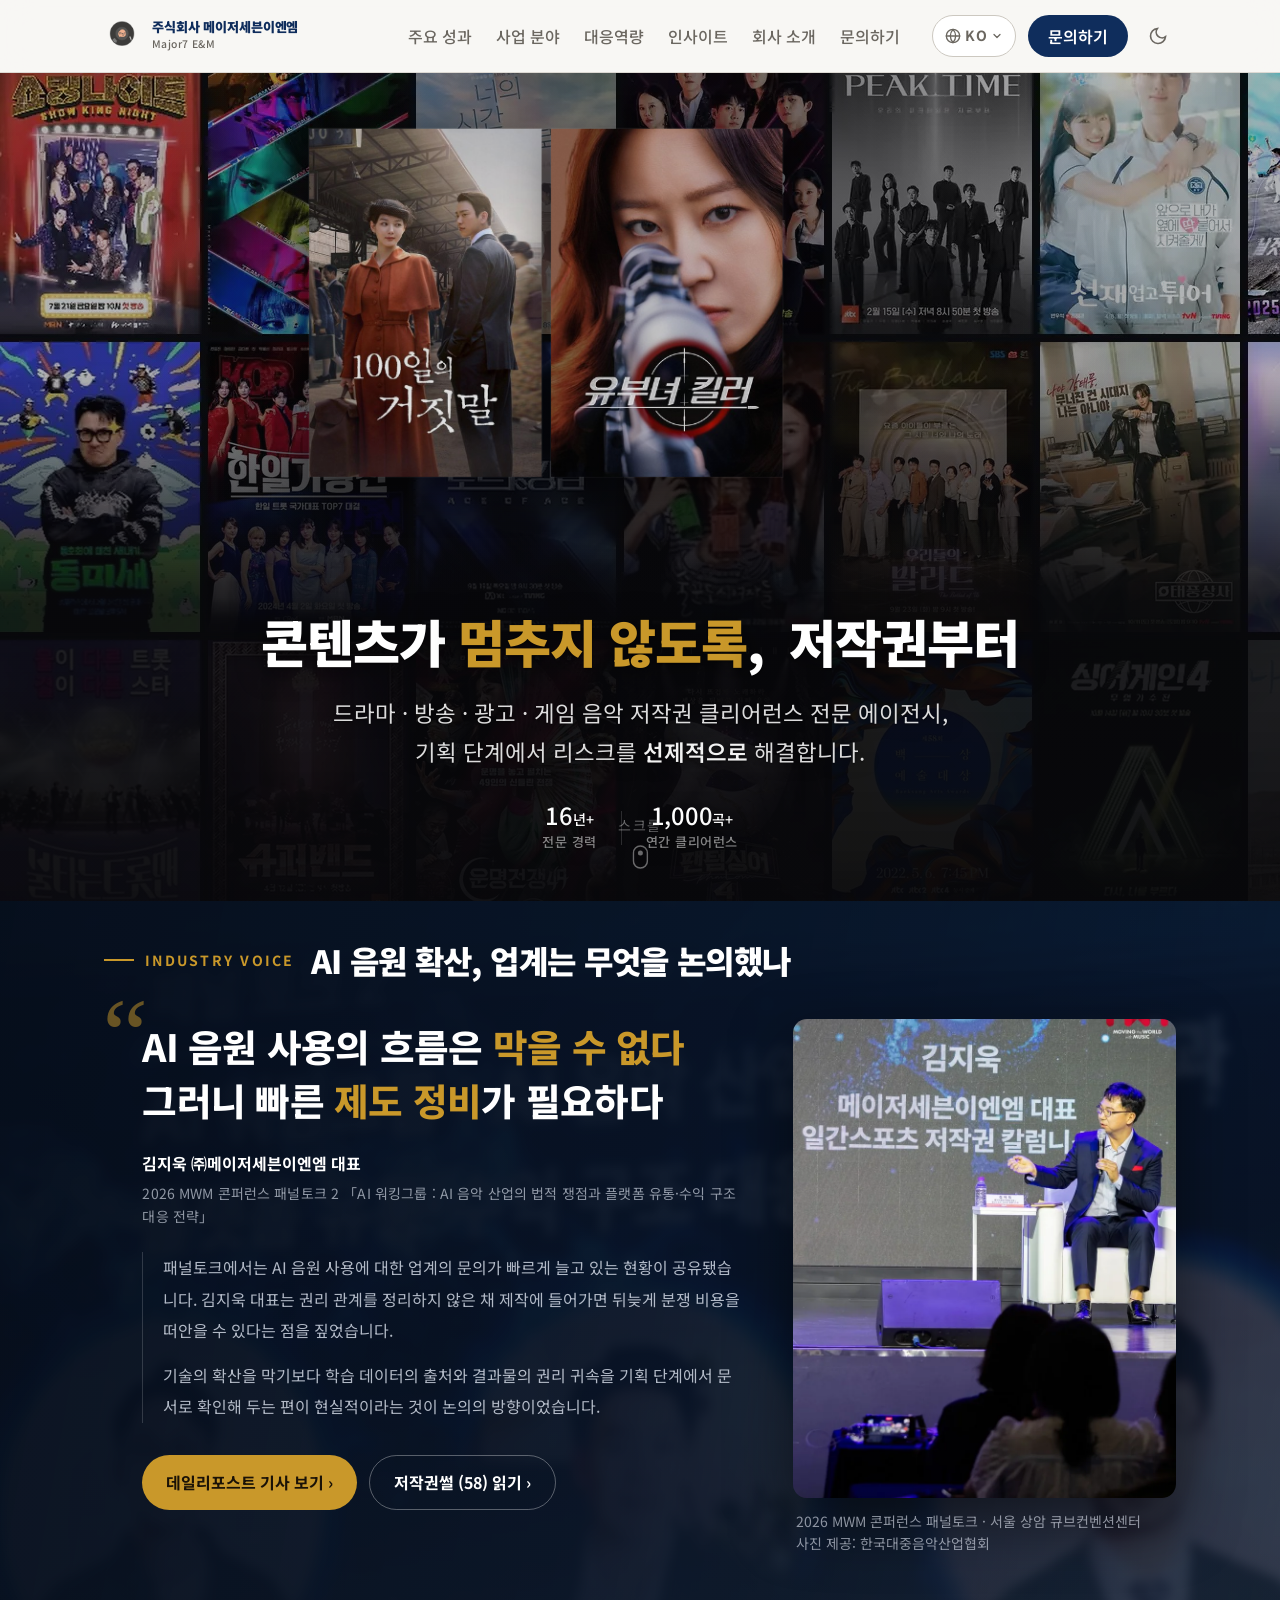
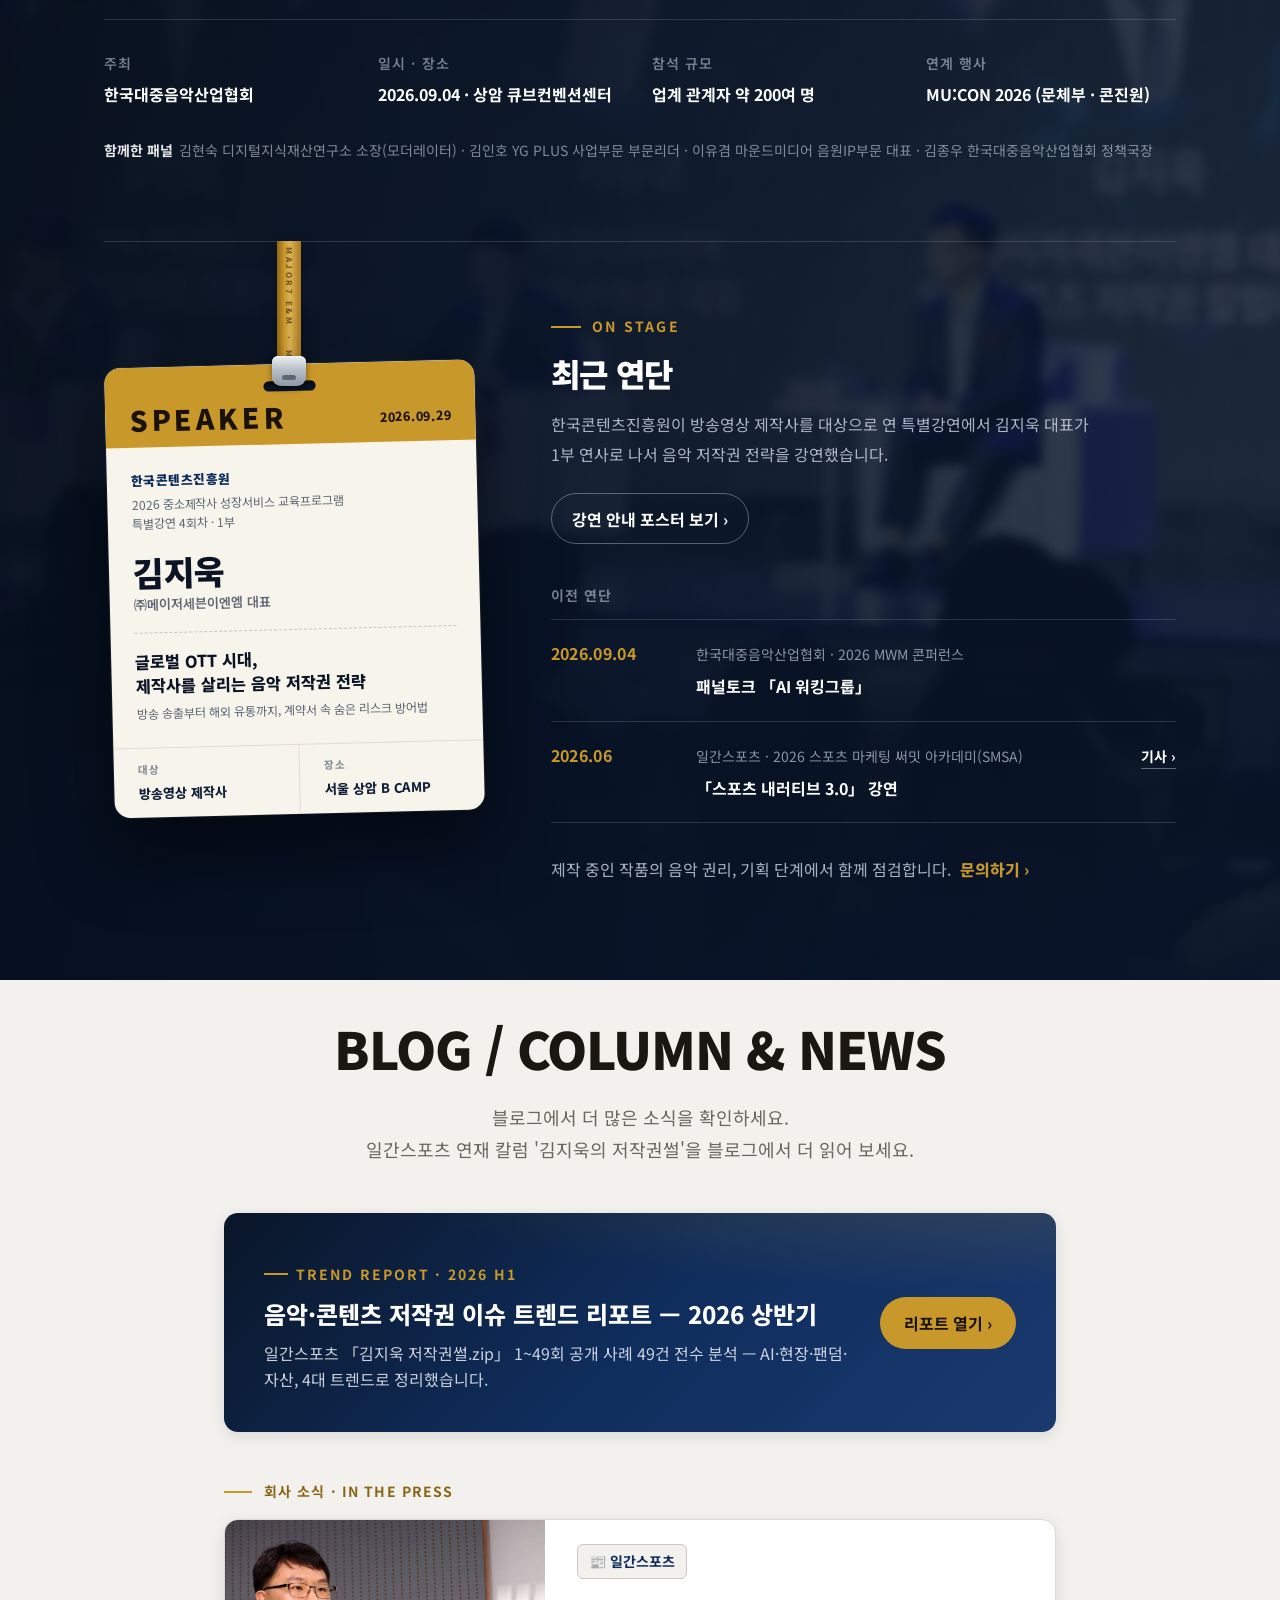
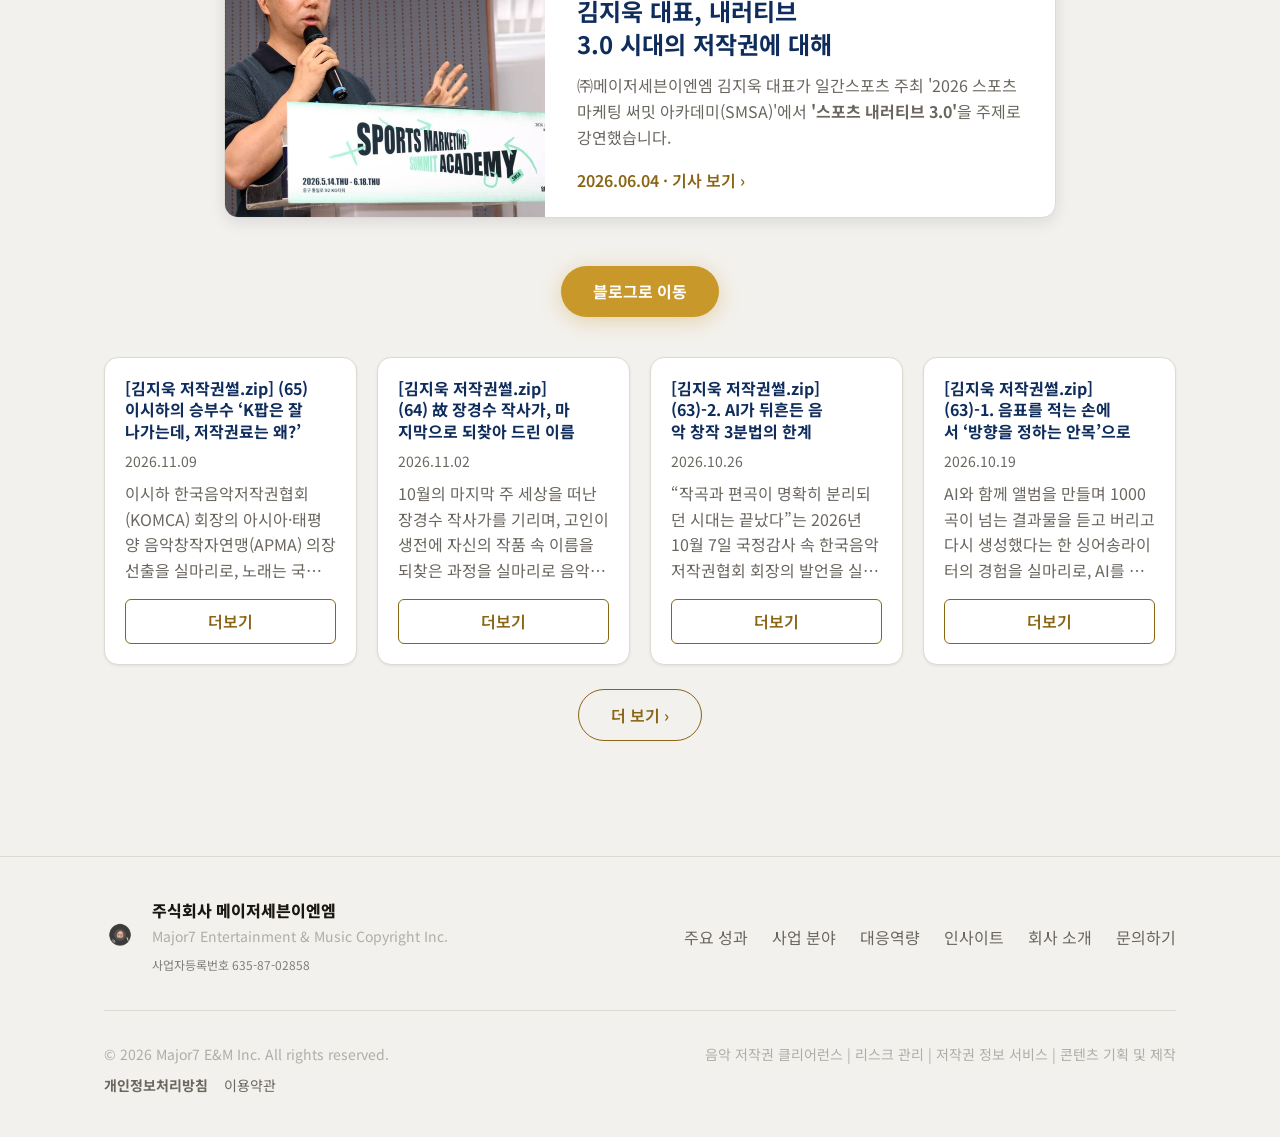
==== index.html @ 6e9ead98 "신작 드라마 포스터 2편 반영: 메인 포스터 벽·주요 성과 - 유부녀 킬러, 100일의 거짓말을 첫 화면에 세우고 스크롤에 따라 벽으로 합류 - 주요 성과 드라마 첫 줄 교체, N" ====
<!DOCTYPE html>
<html lang="ko" data-theme="light" data-lang="ko">
<head>
  <meta charset="UTF-8" />
  <link rel="icon" type="image/x-icon" href="favicon.ico" />
  <link rel="icon" type="image/png" sizes="16x16" href="favicon-16x16.png" />
  <link rel="icon" type="image/png" sizes="32x32" href="favicon-32x32.png" />
  <link rel="apple-touch-icon" sizes="180x180" href="apple-touch-icon.png" />
  <link rel="manifest" href="site.webmanifest" />
  <meta name="viewport" content="width=device-width, initial-scale=1.0" />
  <title>주식회사 메이저세븐이엔엠 (Major7 E&amp;M) | 음악 저작권 클리어런스 에이전시</title>
  <meta name="description" content="Major7 E&amp;M(주식회사 메이저세븐이엔엠) 공식 홈페이지. 드라마·방송·광고·게임 음악 저작권 클리어런스 전문 에이전시, 실무 16년·연간 1,000곡 이상 처리. 문의 major7enminc@naver.com / 010-7756-9940" />
  <link rel="canonical" href="https://www.major7enm.co.kr/" />
  <link rel="alternate" hreflang="ko" href="https://www.major7enm.co.kr/" />
  <link rel="alternate" hreflang="en" href="https://www.major7enm.co.kr/en/" />
  <link rel="alternate" hreflang="x-default" href="https://www.major7enm.co.kr/" />
  <meta property="og:title" content="주식회사 메이저세븐이엔엠 | Major7 E&M" />
  <meta property="og:description" content="음악 저작권 클리어런스 | 리스크 관리 | 저작권 정보 서비스 | 콘텐츠 기획 및 제작" />
  <meta property="og:type" content="website" />
  <meta property="og:url" content="https://www.major7enm.co.kr/" />
  <meta property="og:site_name" content="메이저세븐이엔엠 Major7 E&amp;M" />
  <meta property="og:locale" content="ko_KR" />
  <meta name="robots" content="index, follow" />
  <meta name="author" content="주식회사 메이저세븐이엔엠" />
  <meta name="keywords" content="음악저작권, 클리어런스, 음악저작권에이전시, 메이저세븐이엔엠, Major7 E&amp;M, Major7 E&amp;M Inc, 메이저7, major7enm, 드라마음악, OST클리어런스, 저작권리스크관리" />

  <!-- Fonts -->
  <link href="https://api.fontshare.com/v2/css?f[]=cabinet-grotesk@400,500,700,800,900&f[]=satoshi@300,400,500,700&display=swap" rel="stylesheet" />
  <link rel="preconnect" href="https://fonts.googleapis.com" />
  <link rel="preconnect" href="https://fonts.gstatic.com" crossorigin />
  <link href="https://fonts.googleapis.com/css2?family=Noto+Sans+KR:wght@300;400;500;700;900&display=swap" rel="stylesheet" />

  <link rel="stylesheet" href="style.css?v=20261109" />

  <!-- JSON-LD 구조화 데이터 -->
  <script type="application/ld+json">
  {
    "@context": "https://schema.org",
    "@type": "Organization",
    "@id": "https://www.major7enm.co.kr/#organization",
    "name": "주식회사 메이저세븐이엔엠",
    "legalName": "주식회사 메이저세븐이엔엠",
    "alternateName": ["Major7 E&M", "Major7 E&M Inc.", "Major7 Entertainment & Music Copyright Inc.", "메이저세븐이엔엠", "㈜메이저세븐이엔엠"],
    "url": "https://www.major7enm.co.kr",
    "logo": "https://www.major7enm.co.kr/logo.png",
    "description": "드라마·방송·광고·게임 음악 저작권 클리어런스 전문 에이전시. 2009년 설립, 실무 16년 이상, 연간 1,000곡 이상 클리어런스 처리. 기획 단계에서 저작권 리스크를 선제적으로 해결합니다.",
    "foundingDate": "2009-09",
    "founder": {
      "@type": "Person",
      "name": "김지욱",
      "jobTitle": "대표이사",
      "sameAs": "https://kr.linkedin.com/in/%EC%A7%80%EC%9A%B1-%EA%B9%80-85bba4187"
    },
    "address": {
      "@type": "PostalAddress",
      "streetAddress": "일산동구 백마로 213번길 12, 한솔프레미낭 3F",
      "addressLocality": "고양시",
      "addressRegion": "경기도",
      "addressCountry": "KR"
    },
    "contactPoint": {
      "@type": "ContactPoint",
      "telephone": "010-7756-9940",
      "contactType": "customer service",
      "email": "major7enminc@naver.com"
    },
    "email": "major7enminc@naver.com",
    "telephone": "+82-10-7756-9940",
    "sameAs": [
      "https://major7enm.github.io",
      "https://blog.naver.com/major7enm-inc",
      "https://www.youtube.com/@major7enmtv",
      "https://namu.wiki/w/(%EC%A3%BC)%EB%A9%94%EC%9D%B4%EC%A0%80%EC%84%B8%EB%B8%90%EC%9D%B4%EC%97%94%EC%97%A0"
    ]
  }
  </script>
  <script type="application/ld+json">
  {
    "@context": "https://schema.org",
    "@type": "WebSite",
    "@id": "https://www.major7enm.co.kr/#website",
    "name": "주식회사 메이저세븐이엔엠 | Major7 E&M",
    "alternateName": ["Major7 E&M", "메이저세븐이엔엠"],
    "url": "https://www.major7enm.co.kr/",
    "inLanguage": ["ko", "en", "ja", "zh"],
    "publisher": { "@id": "https://www.major7enm.co.kr/#organization" }
  }
  </script>
</head>
<body>

  <!-- HEADER -->
  <header class="header" id="header">
    <div class="header-inner container">
      <a href="#" class="logo" aria-label="메이저세븐이엔엠 홈으로">
        <img src="logo.png" alt="메이저세븐이엔엠 로고" class="logo-img" />
        <span class="logo-text">
          <span class="logo-kr">주식회사 메이저세븐이엔엠</span>
          <span class="logo-en">Major7 E&M</span>
        </span>
      </a>
      <nav class="nav" aria-label="주요 메뉴">
        <a href="#performance" data-i18n="nav_performance">주요 성과</a>
        <a href="#business" data-i18n="nav_business">사업 분야</a>
        <a href="#capability" data-i18n="nav_capability">대응역량</a>
        <a href="#portfolio" data-i18n="nav_insight">인사이트</a>
        <a href="#about" data-i18n="nav_about">회사 소개</a>
        <a href="#contact" data-i18n="nav_contact">문의하기</a>
      </nav>
      <div class="header-actions">
        <!-- 언어 전환 드롭다운 -->
        <div class="lang-switcher" id="langSwitcher">
          <button class="lang-btn" id="langBtn" aria-label="언어 선택" aria-haspopup="true" aria-expanded="false">
            <svg width="16" height="16" viewBox="0 0 24 24" fill="none" stroke="currentColor" stroke-width="2" stroke-linecap="round" stroke-linejoin="round" aria-hidden="true"><circle cx="12" cy="12" r="10"/><line x1="2" y1="12" x2="22" y2="12"/><path d="M12 2a15.3 15.3 0 0 1 4 10 15.3 15.3 0 0 1-4 10 15.3 15.3 0 0 1-4-10 15.3 15.3 0 0 1 4-10z"/></svg>
            <span id="langLabel">KO</span>
            <svg class="lang-caret" width="12" height="12" viewBox="0 0 24 24" fill="none" stroke="currentColor" stroke-width="2.5" stroke-linecap="round" stroke-linejoin="round"><polyline points="6 9 12 15 18 9"/></svg>
          </button>
          <div class="lang-dropdown" id="langDropdown" role="menu">
            <button class="lang-option active" data-lang="ko" role="menuitem">🇰🇷 한국어</button>
            <button class="lang-option" data-lang="en" role="menuitem">🇺🇸 English</button>
            <button class="lang-option" data-lang="ja" role="menuitem">🇯🇵 日本語</button>
            <button class="lang-option" data-lang="zh" role="menuitem">🇨🇳 中文</button>
          </div>
        </div>
        <a href="#contact" class="btn-contact" data-i18n="nav_contact">문의하기</a>
        <button class="theme-toggle" data-theme-toggle aria-label="다크모드 전환">
          <svg width="20" height="20" viewBox="0 0 24 24" fill="none" stroke="currentColor" stroke-width="2"><path d="M21 12.79A9 9 0 1 1 11.21 3 7 7 0 0 0 21 12.79z"/></svg>
        </button>
        <button class="hamburger" id="hamburger" aria-label="메뉴 열기" aria-expanded="false">
          <span></span><span></span><span></span>
        </button>
      </div>
    </div>
    <div class="mobile-menu" id="mobileMenu" aria-hidden="true">
      <a href="#performance" class="mobile-link" data-i18n="nav_performance">주요 성과</a>
      <a href="#business" class="mobile-link" data-i18n="nav_business">사업 분야</a>
      <a href="#capability" class="mobile-link" data-i18n="nav_capability">대응역량</a>
      <a href="#portfolio" class="mobile-link" data-i18n="nav_insight">인사이트</a>
      <a href="#about" class="mobile-link" data-i18n="nav_about">회사 소개</a>
      <a href="#contact" class="mobile-link" data-i18n="nav_contact">문의하기</a>
      <div class="mobile-lang-row">
        <button class="mobile-lang-opt active" data-lang="ko">🇰🇷 KO</button>
        <button class="mobile-lang-opt" data-lang="en">🇺🇸 EN</button>
        <button class="mobile-lang-opt" data-lang="ja">🇯🇵 JA</button>
        <button class="mobile-lang-opt" data-lang="zh">🇨🇳 ZH</button>
      </div>
    </div>
  </header>

  <!-- HERO -->
  <section class="hero" id="hero">
    <div class="hero-bg" aria-hidden="true">
      <div class="poster-wall">
        <div class="pw-row pw-row--1"><i class="pw-strip"></i><i class="pw-strip"></i></div>
        <div class="pw-row pw-row--2"><i class="pw-strip"></i><i class="pw-strip"></i></div>
        <div class="pw-row pw-row--3"><i class="pw-strip"></i><i class="pw-strip"></i></div>
        <div class="pw-row pw-row--4"><i class="pw-strip"></i><i class="pw-strip"></i></div>
        <div class="pw-row pw-row--5"><i class="pw-strip"></i><i class="pw-strip"></i></div>
      </div>
      <div class="hero-scrim"></div>
    </div>
    <div class="hero-content container">
      <h1 class="hero-title" data-i18n="hero_title_html">
        콘텐츠가 <span class="hero-accent">멈추지 않도록</span>, <br />
        저작권부터
      </h1>
      <p class="hero-desc" data-i18n="hero_desc_html">
        드라마 · 방송 · 광고 · 게임 음악 저작권 클리어런스 전문 에이전시,<br />
        기획 단계에서 리스크를 <strong>선제적으로</strong> 해결합니다.
      </p>
      <div class="hero-stats">
        <div class="stat">
          <span class="stat-num">16<span class="stat-unit" data-i18n="stat_years_unit">년+</span></span>
          <span class="stat-label" data-i18n="stat_experience">전문 경력</span>
        </div>
        <div class="stat-divider" aria-hidden="true"></div>
        <div class="stat">
          <span class="stat-num">1,000<span class="stat-unit" data-i18n="stat_songs_unit">곡+</span></span>
          <span class="stat-label" data-i18n="stat_songs">연간 클리어런스</span>
        </div>
      </div>
    </div>
    <!-- 신작 두 장: 벽 앞에 멈춰 세우는 데이터는 여기 한 곳뿐.
         바꾸기 = items, from만 수정 / 끄기 = on:false -->
    <script>
    var M7_HERO_PINS = {
      on: true,
      from: '2026-11-09',   // 홈페이지 등록일. 주요 성과 NEW 표시와 같은 날짜
      days: 92,             // 지나면 저절로 빠지고 두 장은 벽의 평범한 칸으로 돌아간다 (main.js M7_NEW_DAYS와 같은 값)
      items: ['images/drama_175.jpg', 'images/drama_174.jpg']
    };
    (function (c) {
      var t = Date.parse(c.from + 'T00:00:00+09:00'), now = Date.now();
      if (!c.on || !c.items.length || !(now >= t && now - t < c.days * 864e5)) return;
      var hero = document.getElementById('hero');
      var title = hero.querySelector('.hero-title');
      var row = hero.querySelector('.pw-row--1');
      var phone = window.matchMedia('(max-width:768px)');
      var box = document.createElement('div');
      box.className = 'pw-pins';
      c.items.slice(0, 2).forEach(function (src) {
        var s = document.createElement('span'), i = new Image(400, 600);
        s.className = 'pw-pin';
        i.alt = '';
        i.decoding = 'async';
        i.setAttribute('fetchpriority', 'high');
        i.src = src;
        s.appendChild(i);
        box.appendChild(s);
      });
      hero.classList.add('has-pins');
      hero.querySelectorAll('.pw-row--1,.pw-row--5').forEach(function (r) { r.appendChild(r.firstElementChild.cloneNode(false)); });  // 짧아진 띠: 아주 넓은 화면에서도 빈칸이 생기지 않게
      hero.querySelector('.hero-bg').appendChild(box);
      // 헤드라인 위치를 실제로 재서 크기를 정한다. 언어가 바뀌어 줄바꿈이 달라져도 겹치지 않는다.
      function fit() {
        var r = hero.getBoundingClientRect();
        if (!r.height) return;                       // 다른 탭(display:none)이면 잴 수 없다
        var floor = title.getBoundingClientRect().top - r.top;
        var rowH = row.offsetHeight, m = phone.matches;
        var want = m ? rowH * 1.3 : Math.min(440, Math.max(rowH * 1.2, r.height * 0.44));
        var h = Math.floor(Math.min(want, floor - (m ? 24 : 48) - 12));
        hero.classList.toggle('pins-tight', h < (m ? 120 : 200));
        hero.style.setProperty('--pin-h', h + 'px');
        hero.style.setProperty('--pin-top', Math.max(12, Math.round((floor - h) * 0.45)) + 'px');
        hero.style.setProperty('--pin-floor', Math.round(floor) + 'px');
      }
      fit();
      if (window.ResizeObserver) {
        var ro = new ResizeObserver(fit);
        ro.observe(hero);
        ro.observe(hero.querySelector('.hero-content'));
      }
    })(M7_HERO_PINS);
    </script>
    <div class="hero-scroll-hint" aria-hidden="true">
      <span data-i18n="scroll_hint">스크롤</span>
      <svg width="16" height="24" viewBox="0 0 16 24" fill="none"><rect x="1" y="1" width="14" height="22" rx="7" stroke="currentColor" stroke-width="1.5"/><circle cx="8" cy="8" r="2.5" fill="currentColor"/></svg>
    </div>
  </section>
  <!-- ABOUT -->
  <section class="section" id="about">
    <div class="container">
      <div class="section-label" data-i18n="label_about">About Us</div>
      <div class="about-grid">
        <div class="about-left">
          <h2 class="section-title" data-i18n="about_title_html">국내 최고의<br />음악 저작권<br /><span class="text-accent">클리어런스 에이전시</span></h2>
          <p class="about-desc" data-i18n="about_desc">
            ㈜ 메이저세븐이엔엠(Major7 E&amp;M)은 사용자가 방송·드라마·광고·게임 등 다양한 장르에서 필요한 음악저작물을 합리적인 비용으로 안전하게 이용할 수 있도록 콘텐츠 제작 전반의 이해도와 실무 경험을 바탕으로 전문적이고 체계적인 프로세스를 제공합니다.
          </p>
          <div class="about-info-table">
            <div class="info-row">
              <span class="info-label" data-i18n="info_company">기업명</span>
              <span class="info-value">주식회사 메이저세븐이엔엠</span>
            </div>
            <div class="info-row">
              <span class="info-label" data-i18n="info_name_en">영문 표기</span>
              <span class="info-value">Major7 E&amp;M (Major7 Entertainment &amp; Music Copyright Inc.)</span>
            </div>
            <div class="info-row">
              <span class="info-label" data-i18n="info_founded_label">설립일</span>
              <span class="info-value" data-i18n="info_founded_val">2009년 9월</span>
            </div>
            <div class="info-row">
              <span class="info-label" data-i18n="info_ceo">대표이사</span>
              <span class="info-value">김지욱</span>
            </div>
            <div class="info-row">
              <span class="info-label" data-i18n="info_business">사업분야</span>
              <span class="info-value" data-i18n="info_business_val">음악 저작권 관리, 저작권 컨설팅, 정보 서비스, 콘텐츠 기획 및 제작</span>
            </div>
            <div class="info-row">
              <span class="info-label" data-i18n="info_address">주소</span>
              <span class="info-value">경기도 고양시 일산동구 백마로 213번길 12, 한솔프레미낭 3F</span>
            </div>
            <div class="info-row">
              <span class="info-label">E-mail</span>
              <span class="info-value"><a href="mailto:major7enminc@naver.com">major7enminc@naver.com</a></span>
            </div>
          </div>
        </div>
        <div class="about-right">
          <div class="mission-card">
            <div class="mission-label">Mission</div>
            <blockquote class="mission-text" data-i18n="mission_text">
              "합리적인 비용과 전문적이고 체계적인 솔루션을 제공함으로써 콘텐츠의 글로벌 IP 비상을 가능케 하는 최적의 파트너, Major7 E&M"
            </blockquote>
          </div>
          <div class="values-grid">
            <div class="value-card">
              <div class="value-icon">
                <svg width="28" height="28" viewBox="0 0 24 24" fill="none" stroke="currentColor" stroke-width="1.8"><path d="M12 22s8-4 8-10V5l-8-3-8 3v7c0 6 8 10 8 10z"/></svg>
              </div>
              <h3 data-i18n="val1_title">신뢰성</h3>
              <p data-i18n="val1_desc">검증된 네트워크와 실무 경험으로 확실한 결과를 보장합니다</p>
            </div>
            <div class="value-card">
              <div class="value-icon">
                <svg width="28" height="28" viewBox="0 0 24 24" fill="none" stroke="currentColor" stroke-width="1.8"><circle cx="12" cy="12" r="3"/><path d="M19.07 4.93a10 10 0 0 1 0 14.14M4.93 4.93a10 10 0 0 0 0 14.14"/></svg>
              </div>
              <h3 data-i18n="val2_title">전문성</h3>
              <p data-i18n="val2_desc">16년 이상의 음악 저작권 실무 역량과 글로벌 네트워크</p>
            </div>
            <div class="value-card">
              <div class="value-icon">
                <svg width="28" height="28" viewBox="0 0 24 24" fill="none" stroke="currentColor" stroke-width="1.8"><path d="M17 21v-2a4 4 0 0 0-4-4H5a4 4 0 0 0-4 4v2"/><circle cx="9" cy="7" r="4"/><path d="M23 21v-2a4 4 0 0 0-3-3.87"/><path d="M16 3.13a4 4 0 0 1 0 7.75"/></svg>
              </div>
              <h3 data-i18n="val3_title">책임감</h3>
              <p data-i18n="val3_desc">프로젝트 시작부터 완료까지 일관된 책임감으로 대응합니다</p>
            </div>
            <div class="value-card">
              <div class="value-icon">
                <svg width="28" height="28" viewBox="0 0 24 24" fill="none" stroke="currentColor" stroke-width="1.8"><circle cx="12" cy="12" r="10"/><line x1="2" y1="12" x2="22" y2="12"/><path d="M12 2a15.3 15.3 0 0 1 4 10 15.3 15.3 0 0 1-4 10 15.3 15.3 0 0 1-4-10 15.3 15.3 0 0 1 4-10z"/></svg>
              </div>
              <h3 data-i18n="val4_title">글로벌</h3>
              <p data-i18n="val4_desc">국내외 권리사 네트워크를 통한 글로벌 클리어런스 수행</p>
            </div>
          </div>

          <!-- CEO 프로필 -->
          <div class="ceo-card">
            <div class="ceo-photo">
              <img src="images/news_smsa_2026.jpg" alt="김지욱 대표이사" loading="lazy" />
            </div>
            <div class="ceo-info">
              <div class="ceo-label" data-i18n="ceo_label">대표이사</div>
              <h3 class="ceo-name">김지욱<span class="ceo-name-en">Kim Ji-wook</span></h3>
              <ul class="ceo-creds">
                <li data-i18n="ceo_cred1">서강대학교 언론대학원 석사</li>
                <li data-i18n="ceo_cred2">음악 저작권 클리어런스 실무 16년 (2009~현재)</li>
                <li data-i18n="ceo_cred3">'선재 업고 튀어' · '싱어게인' · '보이즈플래닛' 등 다수 프로그램 및 아티스트 콘텐츠 음악 저작권 총괄</li>
                <li data-i18n="ceo_cred4">일간스포츠 칼럼 '김지욱 저작권썰.zip' 연재 중</li>
                <li data-i18n="ceo_cred5">2026 한국콘텐츠진흥원 특별강연 · SMSA 강연</li>
              </ul>
              <a class="ceo-link" href="https://blog.naver.com/PostList.naver?blogId=major7enm-inc&categoryNo=14" target="_blank" rel="noopener" data-i18n="ceo_link">칼럼 보러가기 ›</a>
            </div>
          </div>
        </div>
      </div>
    </div>
  </section>

  <!-- HISTORY -->
  <section class="section section-dark" id="history">
    <div class="container">
      <div class="section-label light" data-i18n="label_history">History</div>
      <h2 class="section-title light" data-i18n="history_title">16년의 전문 역사</h2>
      <div class="timeline">
        <div class="timeline-item">
          <div class="timeline-year">2009</div>
          <div class="timeline-dot"></div>
          <div class="timeline-content">
            <h3 data-i18n="hist1_title">회사 설립</h3>
            <p data-i18n="hist1_desc">주식회사 메이저세븐이엔엠 창립. 음악 저작권 클리어런스 전문 에이전시로 출발</p>
          </div>
        </div>
        <div class="timeline-item">
          <div class="timeline-year">2013</div>
          <div class="timeline-dot"></div>
          <div class="timeline-content">
            <h3 data-i18n="hist2_title">공연 기획 및 제작</h3>
            <p data-i18n="hist2_desc">공연 분야 저작권 업무 확장, 라이브 공연·뮤지컬 등 공연 기획 및 제작 서비스 개시</p>
          </div>
        </div>
        <div class="timeline-item">
          <div class="timeline-year">2016</div>
          <div class="timeline-dot"></div>
          <div class="timeline-content">
            <h3 data-i18n="hist3_title">아티스트 및 콘텐츠 제작</h3>
            <p data-i18n="hist3_desc">아티스트 발굴·육성 및 음원·영상 콘텐츠 제작 사업 본격화</p>
          </div>
        </div>
        <div class="timeline-item">
          <div class="timeline-year">2018</div>
          <div class="timeline-dot"></div>
          <div class="timeline-content">
            <h3 data-i18n="hist4_title">음악 저작권 매니지먼트</h3>
            <p data-i18n="hist4_desc">저작권 매니지먼트 서비스 강화, 권리사 네트워크 확대 및 체계적 관리 시스템 구축</p>
          </div>
        </div>
        <div class="timeline-item">
          <div class="timeline-year">2022</div>
          <div class="timeline-dot accent"></div>
          <div class="timeline-content">
            <h3 data-i18n="hist5_title">글로벌 사업진출</h3>
            <p data-i18n="hist5_desc">글로벌 OTT·방송 시장 대응 역량 강화, 해외 권리사·에이전시와의 네트워크 본격 구축</p>
          </div>
        </div>
      </div>
    </div>
  </section>

  <!-- BUSINESS -->
  <section class="section" id="business">
    <div class="container">
      <div class="section-label" data-i18n="label_business">Business Overview</div>
      <div class="section-header">
        <h2 class="section-title" data-i18n="biz_title">저작권 Clearance</h2>
        <p class="section-sub" data-i18n="biz_sub">급변하는 콘텐츠 시장 속, IP 제작의 가장 큰 허들 '음악 저작권'<br />㈜메이저세븐이엔엠은 제작자의 니즈를 충족하는 솔루션을 제시합니다.</p>
      </div>
      <div class="business-grid">
        <div class="business-card">
          <div class="business-num">01</div>
          <div class="business-icon">
            <svg width="40" height="40" viewBox="0 0 24 24" fill="none" stroke="currentColor" stroke-width="1.5"><rect x="2" y="3" width="20" height="14" rx="2"/><path d="M8 21h8M12 17v4"/></svg>
          </div>
          <h3 data-i18n="biz1_title_html">Screening Work<br /><span>분석</span></h3>
          <ul>
            <li data-i18n="biz1_li1">음악 저작물 권리 분석 및 리스크 파악</li>
            <li data-i18n="biz1_li2">사용 유형 / Syndication 방식에 맞춘 범위 분류</li>
            <li data-i18n="biz1_li3">사용자의 니즈에 맞는 사용료 견적 산출</li>
            <li data-i18n="biz1_li4">권리사 / 권리자별 국내·외 Contact Point 파악</li>
          </ul>
        </div>
        <div class="business-card featured">
          <div class="business-num">02</div>
          <div class="business-icon">
            <svg width="40" height="40" viewBox="0 0 24 24" fill="none" stroke="currentColor" stroke-width="1.5"><path d="M9 11l3 3L22 4"/><path d="M21 12v7a2 2 0 0 1-2 2H5a2 2 0 0 1-2-2V5a2 2 0 0 1 2-2h11"/></svg>
          </div>
          <h3 data-i18n="biz2_title_html">Clearance<br /><span>협의 및 해결</span></h3>
          <ul>
            <li data-i18n="biz2_li1">사용자의 니즈에 부합한 저작권 솔루션 프로세스</li>
            <li data-i18n="biz2_li2">Global Standard에 맞춘 유형별 Clearance</li>
            <li data-i18n="biz2_li3">Moral Right / Neighboring Right / Cover / Synchronization / AR / SA / TR 등 사용 방식에 따른 조건 및 합리적인 승인료 협의</li>
            <li data-i18n="biz2_li4">계약서 작성 및 법무 검토 대응, 체결</li>
          </ul>
        </div>
        <div class="business-card">
          <div class="business-num">03</div>
          <div class="business-icon">
            <svg width="40" height="40" viewBox="0 0 24 24" fill="none" stroke="currentColor" stroke-width="1.5"><path d="M12 22s8-4 8-10V5l-8-3-8 3v7c0 6 8 10 8 10z"/></svg>
          </div>
          <h3 data-i18n="biz3_title_html">Dispute & Response<br /><span>대응</span></h3>
          <ul>
            <li data-i18n="biz3_li1">저작권 분쟁 유형별 대응 프로세스 지원</li>
            <li data-i18n="biz3_li2">저작권 분쟁 전략 수립 및 대응</li>
            <li data-i18n="biz3_li3">침해 제기 및 자문</li>
          </ul>
        </div>
      </div>

      <!-- Services tags -->
      <div class="service-tags">
        <span data-i18n="tag_broadcast">방송</span>
        <span data-i18n="tag_drama">드라마</span>
        <span>OTT</span>
        <span>K-POP</span>
        <span data-i18n="tag_ad">광고</span>
        <span data-i18n="tag_game">게임</span>
        <span data-i18n="tag_concert">공연</span>
        <span data-i18n="tag_film">영화</span>
        <span data-i18n="tag_youtube">유튜브</span>
        <span data-i18n="tag_global">글로벌 송출</span>
      </div>
    </div>
  </section>

  <!-- CAPABILITY -->
  <section class="section section-muted" id="capability">
    <div class="container">
      <div class="section-label" data-i18n="label_capability">Our Expertise</div>
      <div class="section-header">
        <h2 class="section-title" data-i18n="cap_title">장르별 대응역량</h2>      
        <p class="section-sub" data-i18n="cap_sub">각 콘텐츠 장르의 특성을 깊이 이해하고 맞춤형 솔루션을 제공합니다</p>
      </div>
      <div class="capability-tabs" role="tablist">
        <button class="tab-btn active" role="tab" aria-selected="true" data-tab="drama" data-i18n="tab_drama">드라마</button>
        <button class="tab-btn" role="tab" aria-selected="false" data-tab="kpop">K-POP</button>
        <button class="tab-btn" role="tab" aria-selected="false" data-tab="trot" data-i18n="tab_trot">트로트·크로스오버</button>
        <button class="tab-btn" role="tab" aria-selected="false" data-tab="ballad" data-i18n="tab_ballad">발라드</button>
        <button class="tab-btn" role="tab" aria-selected="false" data-tab="concert" data-i18n="tab_concert">콘서트·예능</button>
      </div>

      <div class="tab-content active" id="tab-drama">
        <div class="capability-card">
          <div class="cap-header">
            <h3 data-i18n="cap_drama_title">드라마</h3>
            <p class="cap-tagline" data-i18n="cap_drama_tagline">드라마에서의 음악 저작권, <strong>'Context 이해'</strong>가 선행되어야 합니다.</p>
          </div>
          <div class="cap-grid">
            <div class="cap-col problem">
              <div class="cap-col-label" data-i18n="col_drama_problem">
                <svg width="18" height="18" viewBox="0 0 24 24" fill="none" stroke="currentColor" stroke-width="2"><circle cx="12" cy="12" r="10"/><line x1="12" y1="8" x2="12" y2="12"/><line x1="12" y1="16" x2="12.01" y2="16"/></svg>
                창작 의도와 음악 맥락
              </div>
              <ul>
                <li data-i18n="drama_li1_1">특정 장면의 연출 의도와 음악의 창작 취지 상충 가능성</li>
                <li data-i18n="drama_li1_2">희화화 및 정치적 해석 등 오해 소지 발생 가능성</li>
                <li data-i18n="drama_li1_3">저작자의 창작 의도와 반하는 작품 훼손 우려</li>
              </ul>
            </div>
            <div class="cap-col risk">
              <div class="cap-col-label" data-i18n="col_drama_ppl">
                <svg width="18" height="18" viewBox="0 0 24 24" fill="none" stroke="currentColor" stroke-width="2"><path d="M10.29 3.86L1.82 18a2 2 0 0 0 1.71 3h16.94a2 2 0 0 0 1.71-3L13.71 3.86a2 2 0 0 0-3.42 0z"/></svg>
                PPL·계약 범위 리스크
              </div>
              <ul>
                <li data-i18n="drama_li2_1">드라마 내 PPL 장면과 음악이 결합될 경우 상업적 이용으로 해석될 오인 여지</li>
                <li data-i18n="drama_li2_2">계약 범위를 초과하는 사용으로 분쟁 발생 여지</li>
              </ul>
            </div>
            <div class="cap-col solution">
              <div class="cap-col-label" data-i18n="col_solution_text">
                <svg width="18" height="18" viewBox="0 0 24 24" fill="none" stroke="currentColor" stroke-width="2"><path d="M12 22s8-4 8-10V5l-8-3-8 3v7c0 6 8 10 8 10z"/></svg>
                메이저세븐이엔엠의 Solution
              </div>
              <ul>
                <li data-i18n="drama_li3_1">음악 사용에 대한 자세한 연출 의도 설명을 통한 공감대 형성, 합의 형성</li>
                <li data-i18n="drama_li3_2">PPL, 브랜드 노출 가능성까지 고려한 사전 리스크 진단</li>
                <li data-i18n="drama_li3_3">글로벌 송출 및 2차 사업 확장에 맞춘 통합 권리 대응</li>
              </ul>
            </div>
          </div>
          <p class="cap-footer" data-i18n="cap_drama_footer">드라마의 장면과 음악의 맥락을 연결하는 커뮤니케이션으로 <strong>창작 의도</strong>와 <strong>권리</strong> 사이의 균형을 동시에 보호합니다</p>
        </div>
      </div>

      <div class="tab-content" id="tab-kpop">
        <div class="capability-card">
          <div class="cap-header">
            <h3 data-i18n="cap_kpop_title">K-POP 프로그램</h3>
            <p class="cap-tagline" data-i18n="cap_kpop_tagline">K-POP 프로그램, <strong>저작권 대응력</strong>이 곧 경쟁력입니다.</p>
          </div>
          <div class="cap-grid">
            <div class="cap-col problem">
              <div class="cap-col-label" data-i18n="col_kpop_complex">복잡한 권리 구조</div>
              <ul>
                <li data-i18n="kpop_li1_1">1곡에 얽힌 다수의 국내·해외 저작자</li>
                <li data-i18n="kpop_li1_2">다수의 권리사 및 글로벌 퍼블리싱 분산</li>
                <li data-i18n="kpop_li1_3">사용 범위별 권리 조건 상이</li>
              </ul>
            </div>
            <div class="cap-col risk">
              <div class="cap-col-label" data-i18n="col_kpop_risk">제작 리스크</div>
              <ul>
                <li data-i18n="kpop_li2_1">짧은 제작 기간</li>
                <li data-i18n="kpop_li2_2">실시간 투표·급박한 선곡</li>
                <li data-i18n="kpop_li2_3">공정성 논란</li>
              </ul>
            </div>
            <div class="cap-col solution">
              <div class="cap-col-label" data-i18n="col_solution_text">메이저세븐이엔엠의 Solution</div>
              <ul>
                <li data-i18n="kpop_li3_1">리스크 진단 및 사용 가능 곡군 확보</li>
                <li data-i18n="kpop_li3_2">긴급 승인 요청 및 조건 협상 대응</li>
                <li data-i18n="kpop_li3_3">제작 일정 단계별 클리어런스 관리</li>
                <li data-i18n="kpop_li3_4">방송·OTT·해외 송출 통합 권리 설계</li>
              </ul>
            </div>
          </div>
          <div class="kpop-stat">
            <span class="stat-big">90%</span>
            <span data-i18n="perf_kpop_avg">이상 (최근 3년 평균) 클리어런스 성공률</span>
          </div>
          <p class="cap-footer" data-i18n="cap_kpop_footer">체계적이고 선제적인 대응으로 제작·편성·송출의 <strong>불확실성을 제거</strong>합니다</p>
        </div>
      </div>

      <div class="tab-content" id="tab-trot">
        <div class="capability-card">
          <div class="cap-header">
            <h3 data-i18n="cap_trot_title">트로트·크로스오버·글로벌 음악 프로그램</h3>
            <p class="cap-tagline" data-i18n="cap_trot_tagline">세대와 장르를 아우르는 정밀한 <strong>저작권 권리 분석 역량</strong></p>
          </div>
          <div class="cap-grid">
            <div class="cap-col problem">
              <div class="cap-col-label" data-i18n="col_trot_senior">원로 작가 및 승계 구조</div>
              <ul>
                <li data-i18n="trot_li1_1">다수의 원로 저작자 비중, 세심한 협상 커뮤니케이션 역량</li>
                <li data-i18n="trot_li1_2">저작자 별세 이후 승계자·양수자로 권리 구조가 분산된 사례 다수</li>
              </ul>
            </div>
            <div class="cap-col risk">
              <div class="cap-col-label" data-i18n="col_trot_cover">번안곡·원작 작품 권리 관계</div>
              <ul>
                <li data-i18n="trot_li2_1">이탈리아·프랑스·독일·일본 외국 원곡 기반 작품 다수</li>
                <li data-i18n="trot_li2_2">번안 및 재편곡 과정, 장르 혼합 및 국악 작창 결합 시도 빈번</li>
                <li data-i18n="trot_li2_3">국내 통상 관리 범위를 벗어난 권리 체계 존재</li>
              </ul>
            </div>
            <div class="cap-col solution">
              <div class="cap-col-label" data-i18n="col_solution_text">메이저세븐이엔엠의 Solution</div>
              <ul>
                <li data-i18n="trot_li3_1">승계 양수 구조 체계적 권리 분석</li>
                <li data-i18n="trot_li3_2">글로벌 현지 에이전시와의 협상 역량</li>
                <li data-i18n="trot_li3_3">장르에 대한 음악적 이해 기반 대응</li>
                <li data-i18n="trot_li3_4">분쟁 가능성 사전 차단 클리어런스</li>
              </ul>
            </div>
          </div>
          <p class="cap-footer" data-i18n="cap_trot_footer">권리에 대한 정확한 이해와 음악적 전문성을 바탕으로 세대와 국경을 넘는 장르 융합의 리스크를 정밀하게 관리합니다</p>
        </div>
      </div>

      <div class="tab-content" id="tab-ballad">
        <div class="capability-card">
          <div class="cap-header">
            <h3 data-i18n="cap_ballad_title">BALLAD 프로그램</h3>
            <p class="cap-tagline" data-i18n="cap_ballad_tagline"><strong>리메이크 수요가 집중된</strong> 명곡 아카이브 정밀 대응 역량</p>
          </div>
          <div class="cap-grid">
            <div class="cap-col problem">
              <div class="cap-col-label" data-i18n="col_ballad_demand">8-90년대 명곡 수요 집중</div>
              <ul>
                <li data-i18n="ballad_li1_1">대한민국 대중음악의 르네상스, 리메이크 프로젝트 수요 다수</li>
                <li data-i18n="ballad_li1_2">복수 프로젝트 동일곡 동시 사용 요청 빈번, 수요 관리 역량</li>
              </ul>
            </div>
            <div class="cap-col risk">
              <div class="cap-col-label" data-i18n="col_ballad_conflict">동시 사용 일정 충돌 리스크</div>
              <ul>
                <li data-i18n="ballad_li2_1">다수 프로젝트 간 사용 일정 중복 가능성</li>
                <li data-i18n="ballad_li2_2">선사용 조건 발생, 시장 혼선 및 분쟁 리스크</li>
              </ul>
            </div>
            <div class="cap-col solution">
              <div class="cap-col-label" data-i18n="col_solution_text">메이저세븐이엔엠의 Solution</div>
              <ul>
                <li data-i18n="ballad_li3_1">프로젝트 간 이해 관계 조율 및 조정</li>
                <li data-i18n="ballad_li3_2">편곡 범위에 대한 권리 검토</li>
                <li data-i18n="ballad_li3_3">방송·음원·디지털 확장까지 고려한 협상</li>
              </ul>
            </div>
          </div>
          <p class="cap-footer" data-i18n="cap_ballad_footer">명곡을 향한 시장 수요와 권리 리스크 사이를 전략적으로 대응하는 전문 역량</p>
        </div>
      </div>

      <div class="tab-content" id="tab-concert">
        <div class="capability-card">
          <div class="cap-header">
            <h3 data-i18n="cap_concert_title">콘서트·시상식·리얼리티 예능 프로그램</h3>
            <p class="cap-tagline" data-i18n="cap_concert_tagline">속도와 정확성을 동시에 요구하는 <strong>실시간 제작 환경</strong>에 최적화된 대응 전문성</p>
          </div>
          <div class="cap-grid">
            <div class="cap-col problem">
              <div class="cap-col-label" data-i18n="col_concert_realtime">실시간 변동 대응</div>
              <ul>
                <li data-i18n="concert_li1_1">셋리스트·큐시트 변경 즉각 대응</li>
                <li data-i18n="concert_li1_2">방송 직전 변경 사항 긴급 협의</li>
                <li data-i18n="concert_li1_3">리허설 단계 수정 사항 대응</li>
              </ul>
            </div>
            <div class="cap-col risk">
              <div class="cap-col-label" data-i18n="col_concert_multi">다수 권리자 통합 협의</div>
              <ul>
                <li data-i18n="concert_li2_1">다수 권리자 협상 창구 일원화</li>
                <li data-i18n="concert_li2_2">제작 일정에 맞춘 단계별 추진</li>
                <li data-i18n="concert_li2_3">사용 범위에 맞춘 협상 설계</li>
              </ul>
            </div>
            <div class="cap-col solution">
              <div class="cap-col-label" data-i18n="col_solution_text">메이저세븐이엔엠의 Solution</div>
              <ul>
                <li data-i18n="concert_li3_1">돌발 변수 발생 대응 시나리오 구축</li>
                <li data-i18n="concert_li3_2">제작 단계별 권리 리스크 점검</li>
                <li data-i18n="concert_li3_3">현장 변수 발생 시 승인 재협의 체계</li>
              </ul>
            </div>
          </div>
          <p class="cap-footer" data-i18n="cap_concert_footer">실시간으로 급변하는 제작 사이클 속에서도 저작권의 빈틈을 남기지 않는 전문 대응 역량</p>
        </div>
      </div>
    </div>
  </section>

  <!-- PERFORMANCE -->
  <section class="section" id="performance">
    <div class="container">
      <div class="section-label" data-i18n="label_performance">Our Performance</div>
      <h2 class="section-title" data-i18n="perf_title">주요 성과</h2>
      <p class="section-sub" data-i18n="perf_sub">국내 주요 채널 및 OTT 오리지널 콘텐츠 클리어런스 전담 수행</p>

      <div class="perf-tabs" role="tablist">
        <button class="perf-tab active" data-perf="drama-perf" data-i18n="tab_drama">드라마</button>
        <button class="perf-tab" data-perf="kpop-perf" data-i18n="perf_tab_kpop">K-POP / 아이돌</button>
        <button class="perf-tab" data-perf="trot-perf" data-i18n="tab_trot">트로트·크로스오버</button>
        <button class="perf-tab" data-perf="ballad-perf" data-i18n="tab_ballad">발라드</button>
        <button class="perf-tab" data-perf="concert-perf" data-i18n="tab_concert">콘서트·예능</button>
        <button class="perf-tab" data-perf="content-perf" data-i18n="tab_content">음원제작</button>
      </div>

      <div class="perf-content active" id="drama-perf" data-genre="drama">
        <div class="perf-meta">
          <div class="perf-tag" data-i18n="perf_drama_tag">기획부터 글로벌 송출까지 전 단계 클리어런스 수행</div>
          <div class="perf-points">
            <span data-i18n="perf_drama_p1">✓ 제작 단계별 권리 리스크 관리</span>
            <span data-i18n="perf_drama_p2">✓ 장면, Context 기반 협상</span>
            <span data-i18n="perf_drama_p3">✓ OTT 글로벌 송출 저작권 통합 대응</span>
          </div>
        </div>
        <div class="perf-poster-grid">
          <div class="perf-poster" data-new="2026-11-09"><img src="images/drama_175.jpg" alt="100일의 거짓말" loading="lazy" decoding="async" /></div>
          <div class="perf-poster" data-new="2026-11-09"><img src="images/drama_174.jpg" alt="유부녀 킬러" loading="lazy" decoding="async" /></div>
          <div class="perf-poster"><img src="images/perf5.jpg" alt="태풍상사" loading="lazy" decoding="async" /></div>
          <div class="perf-poster"><img src="images/perf4.jpg" alt="폭군의 셰프" loading="lazy" decoding="async" /></div>
          <div class="perf-poster"><img src="images/perf1.jpg" alt="선재업고 튀어" loading="lazy" decoding="async" /></div>
          <div class="perf-poster"><img src="images/perf2.jpg" alt="눈물의 여왕" loading="lazy" decoding="async" /></div>
        </div>
        <div class="perf-more-wrap">
          <button class="perf-more-btn all-more-btn">more &rsaquo;</button>
        </div>
      </div>

      <div class="perf-content" id="kpop-perf" data-genre="kpop">
        <div class="perf-meta">
          <div class="perf-stat-highlight">
            <span class="big-num">90%</span>
            <span data-i18n="perf_kpop_avg">이상 (최근 3년 평균)</span>
          </div>
          <div class="perf-points">
            <span data-i18n="perf_kpop_p1">✓ 저작권 업무 및 리스크 대응</span>
            <span data-i18n="perf_kpop_p2">✓ 채널 및 OTT 오리지널 다수</span>
            <span data-i18n="perf_kpop_p3">✓ 글로벌 송출을 위한 사전 리스크 제거 등 전략적 대응 역량 보유</span>
          </div>
        </div>
        <div class="perf-poster-grid">
          <div class="perf-poster"><img src="images/kpop_59.jpg" alt="퀸덤" loading="lazy" decoding="async" /></div>
          <div class="perf-poster"><img src="images/kpop_60.jpg" alt="퀸덤 퍼즐" loading="lazy" decoding="async" /></div>
          <div class="perf-poster"><img src="images/kpop_61.jpg" alt="Girls Planet 999" loading="lazy" decoding="async" /></div>
          <div class="perf-poster"><img src="images/kpop_63.jpg" alt="두번째 세계" loading="lazy" decoding="async" /></div>
          <div class="perf-poster"><img src="images/kpop_64.jpg" alt="Girls on Fire" loading="lazy" decoding="async" /></div>
          <div class="perf-poster"><img src="images/kpop_67.jpg" alt="Boys II Planet" loading="lazy" decoding="async" /></div>
        </div>
        <div class="perf-more-wrap">
          <button class="perf-more-btn all-more-btn">more &rsaquo;</button>
        </div>
      </div>

      <div class="perf-content" id="trot-perf" data-genre="trot">
        <div class="perf-meta">
          <div class="perf-tag" data-i18n="perf_trot_tag">세대와 국경을 넘는 복합 권리 구조 정밀 해석</div>
          <div class="perf-points">
            <span data-i18n="perf_trot_p1">✓ 번안, Mash-up, 편곡 협의</span>
            <span data-i18n="perf_trot_p2">✓ 국외 원저작자 현지 직접 협상</span>
            <span data-i18n="perf_trot_p3">✓ 승계 양수 분산 구조 정밀 대응</span>
          </div>
        </div>
        <div class="perf-poster-grid">
          <div class="perf-poster"><img src="images/trot_88.jpg" alt="불타는트롯맨" loading="lazy" decoding="async" /></div>
          <div class="perf-poster"><img src="images/trot_89.jpg" alt="불타는장미단" loading="lazy" decoding="async" /></div>
          <div class="perf-poster"><img src="images/trot_90.jpg" alt="쇼큰" loading="lazy" decoding="async" /></div>
          <div class="perf-poster"><img src="images/trot_91.jpg" alt="미스트롯3·현역가왕" loading="lazy" decoding="async" /></div>
          <div class="perf-poster"><img src="images/trot_92.jpg" alt="한일가왕전" loading="lazy" decoding="async" /></div>
          <div class="perf-poster"><img src="images/trot_93.jpg" alt="현역가왕3" loading="lazy" decoding="async" /></div>
        </div>
        <div class="perf-more-wrap">
          <button class="perf-more-btn all-more-btn">more &rsaquo;</button>
        </div>
      </div>

      <div class="perf-content" id="ballad-perf" data-genre="ballad">
        <div class="perf-meta">
          <div class="perf-tag" data-i18n="perf_ballad_tag">권리 변동 파악 및 이해관계 조율 역량</div>
          <div class="perf-points">
            <span data-i18n="perf_ballad_p1">✓ 명곡 클리어런스 다수 수행</span>
            <span data-i18n="perf_ballad_p2">✓ 시장 수요 파악 및 전략적 조율</span>
            <span data-i18n="perf_ballad_p3">✓ 선사용, 독점 조건 리스크 대응</span>
          </div>
        </div>
        <div class="perf-poster-grid">
          <div class="perf-poster"><img src="images/ballad_84.jpg" alt="팬텀싱어3" loading="lazy" decoding="async" /></div>
          <div class="perf-poster"><img src="images/ballad_85.jpg" alt="팬텀싱어 올스타전" loading="lazy" decoding="async" /></div>
          <div class="perf-poster"><img src="images/ballad_86.jpg" alt="팬텀싱어4" loading="lazy" decoding="async" /></div>
          <div class="perf-poster"><img src="images/ballad_87.jpg" alt="풍류대장" loading="lazy" decoding="async" /></div>
          <div class="perf-poster"><img src="images/ballad_96.jpg" alt="슈퍼밴드1" loading="lazy" decoding="async" /></div>
          <div class="perf-poster"><img src="images/ballad_97.jpg" alt="슈퍼밴드2" loading="lazy" decoding="async" /></div>
        </div>
        <div class="perf-more-wrap">
          <button class="perf-more-btn all-more-btn">more &rsaquo;</button>
        </div>
      </div>

      <div class="perf-content" id="concert-perf" data-genre="concert">
        <div class="perf-meta">
          <div class="perf-tag" data-i18n="perf_concert_tag">실시간 제작 변수에 대한 즉각 대응 체계</div>
          <div class="perf-points">
            <span data-i18n="perf_concert_p1">✓ 셋리스트 변경 긴급 승인 대응</span>
            <span data-i18n="perf_concert_p2">✓ 다수 권리자 협상 통합 관리</span>
            <span data-i18n="perf_concert_p3">✓ 제작 일정에 맞춘 단계별 클리어런스 관리</span>
          </div>
        </div>
        <div class="perf-poster-grid">
          <div class="perf-poster"><img src="images/concert_172.jpg" alt="연애실험실" loading="lazy" decoding="async" /></div>
          <div class="perf-poster"><img src="images/concert_173.jpg" alt="연애전쟁" loading="lazy" decoding="async" /></div>
          <div class="perf-poster"><img src="images/kpop_66.jpg" alt="K-909" loading="lazy" decoding="async" /></div>
          <div class="perf-poster"><img src="images/kpop_55.jpg" alt="컷보따" loading="lazy" decoding="async" /></div>
          <div class="perf-poster"><img src="images/kpop_62.jpg" alt="Peak Time / 소년판타지" loading="lazy" decoding="async" /></div>
          <div class="perf-poster"><img src="images/concert_99.jpg" alt="WET! DJ서바이벌" loading="lazy" decoding="async" /></div>
        </div>
        <div class="perf-more-wrap">
          <button class="perf-more-btn all-more-btn">more &rsaquo;</button>
        </div>
      </div>

      <!-- ===== 전체 성과 통합 팝업 모달 ===== -->
      <div class="perf-modal" id="allPerfModal" role="dialog" aria-modal="true">
        <div class="perf-modal-overlay" id="allPerfModalOverlay"></div>
        <div class="perf-modal-box">
          <button class="perf-modal-close" id="allPerfModalClose" aria-label="닫기">&times;</button>
          <h3 class="perf-modal-title">주요 성과 전체 갤러리</h3>

          <!-- 드라마 -->
          <div class="perf-modal-section-title" id="modal-section-drama">드라마</div>
          <div class="perf-modal-grid">
            <div class="perf-modal-item" data-new="2026-11-09"><img src="images/drama_175.jpg" alt="100일의 거짓말" loading="lazy" decoding="async" /></div>
            <div class="perf-modal-item" data-new="2026-11-09"><img src="images/drama_174.jpg" alt="유부녀 킬러" loading="lazy" decoding="async" /></div>
            <div class="perf-modal-item"><img src="images/drama_171.jpg" alt="원더풀스" loading="lazy" decoding="async" /></div>
            <div class="perf-modal-item"><img src="images/perf6.jpg" alt="언더커버 미쓰홍" loading="lazy" decoding="async" /></div>
            <div class="perf-modal-item"><img src="images/perf5.jpg" alt="태풍상사" loading="lazy" decoding="async" /></div>
            <div class="perf-modal-item"><img src="images/perf4.jpg" alt="폭군의 셰프" loading="lazy" decoding="async" /></div>
            <div class="perf-modal-item"><img src="images/perf1.jpg" alt="선재업고 튀어" loading="lazy" decoding="async" /></div>
            <div class="perf-modal-item"><img src="images/perf2.jpg" alt="눈물의 여왕" loading="lazy" decoding="async" /></div>
            <div class="perf-modal-item"><img src="images/perf3.jpg" alt="소년시대" loading="lazy" decoding="async" /></div>
            <div class="perf-modal-item"><img src="images/drama_33.jpg" alt="구경이" loading="lazy" decoding="async" /></div>
            <div class="perf-modal-item"><img src="images/drama_34.jpg" alt="설강화" loading="lazy" decoding="async" /></div>
            <div class="perf-modal-item"><img src="images/drama_35.jpg" alt="술꾼도시여자들" loading="lazy" decoding="async" /></div>
            <div class="perf-modal-item"><img src="images/drama_36.jpg" alt="클리닝업" loading="lazy" decoding="async" /></div>
            <div class="perf-modal-item"><img src="images/drama_37.jpg" alt="카지노" loading="lazy" decoding="async" /></div>
            <div class="perf-modal-item"><img src="images/drama_38.jpg" alt="멘탈코치 제갈길" loading="lazy" decoding="async" /></div>
            <div class="perf-modal-item"><img src="images/drama_41.jpg" alt="너의 시간 속으로" loading="lazy" decoding="async" /></div>
            <div class="perf-modal-item"><img src="images/drama_42.jpg" alt="살인자o난감" loading="lazy" decoding="async" /></div>
            <div class="perf-modal-item"><img src="images/drama_43.jpg" alt="아무도 없는 숲속에서" loading="lazy" decoding="async" /></div>
            <div class="perf-modal-item"><img src="images/drama_44.jpg" alt="놀아주는 여자" loading="lazy" decoding="async" /></div>
            <div class="perf-modal-item"><img src="images/drama_46.jpg" alt="비밀은 없어" loading="lazy" decoding="async" /></div>
            <div class="perf-modal-item"><img src="images/drama_49.jpg" alt="정년이" loading="lazy" decoding="async" /></div>
            <div class="perf-modal-item"><img src="images/drama_51.jpg" alt="협상의 기술" loading="lazy" decoding="async" /></div>
            <div class="perf-modal-item"><img src="images/drama_52.jpg" alt="은중과 상연" loading="lazy" decoding="async" /></div>
            <div class="perf-modal-item"><img src="images/drama_53.jpg" alt="금르르 부탁해" loading="lazy" decoding="async" /></div>
            <div class="perf-modal-item"><img src="images/drama_54.jpg" alt="러브 미" loading="lazy" decoding="async" /></div>
            <div class="perf-modal-item"><img src="images/drama_56.jpg" alt="나의 해방일지" loading="lazy" decoding="async" /></div>
            <div class="perf-modal-item"><img src="images/drama_150.jpg" alt="운명전쟁49" loading="lazy" decoding="async" /></div>
            <div class="perf-modal-item"><img src="images/drama_151.jpg" alt="환승연애4" loading="lazy" decoding="async" /></div>
            <div class="perf-modal-item"><img src="images/drama_152.jpg" alt="동미새" loading="lazy" decoding="async" /></div>
            <div class="perf-modal-item"><img src="images/drama_153.jpg" alt="일병 김원훈" loading="lazy" decoding="async" /></div>
            <div class="perf-modal-item"><img src="images/drama_154.jpg" alt="모태솔로지만 연애는 하고싶어" loading="lazy" decoding="async" /></div>
            <div class="perf-modal-item"><img src="images/drama_146.jpg" alt="백상예술대상" loading="lazy" decoding="async" /></div>
            <div class="perf-modal-item"><img src="images/drama_155.jpg" alt="소년소녀연애하다" loading="lazy" decoding="async" /></div>
            <div class="perf-modal-item"><img src="images/drama_156.jpg" alt="My name is 가브리엘" loading="lazy" decoding="async" /></div>
            <div class="perf-modal-item"><img src="images/drama_157.jpg" alt="청춘MT" loading="lazy" decoding="async" /></div>
            <div class="perf-modal-item"><img src="images/drama_158.jpg" alt="굿데이" loading="lazy" decoding="async" /></div>
            <div class="perf-modal-item"><img src="images/drama_160.jpg" alt="GAYA" loading="lazy" decoding="async" /></div>
            <div class="perf-modal-item"><img src="images/drama_163.jpg" alt="피리부는사나이 OST" loading="lazy" decoding="async" /></div>
            <div class="perf-modal-item"><img src="images/drama_164.jpg" alt="싸우자귀신아 OST" loading="lazy" decoding="async" /></div>
            <div class="perf-modal-item"><img src="images/drama_165.jpg" alt="질투의화신 OST" loading="lazy" decoding="async" /></div>
          </div>

          <!-- K-POP / 아이돌 -->
          <div class="perf-modal-section-title" id="modal-section-kpop">K-POP / 아이돌</div>
          <div class="perf-modal-grid">
            <div class="perf-modal-item"><img src="images/kpop_59.jpg" alt="퀸덤" loading="lazy" decoding="async" /></div>
            <div class="perf-modal-item"><img src="images/kpop_60.jpg" alt="퀸덤 퍼즐" loading="lazy" decoding="async" /></div>
            <div class="perf-modal-item"><img src="images/kpop_61.jpg" alt="Girls Planet 999" loading="lazy" decoding="async" /></div>
            <div class="perf-modal-item"><img src="images/kpop_62.jpg" alt="Boys Planet / Peak Time / 소년판타지" loading="lazy" decoding="async" /></div>
            <div class="perf-modal-item"><img src="images/kpop_63.jpg" alt="두번째 세계" loading="lazy" decoding="async" /></div>
            <div class="perf-modal-item"><img src="images/kpop_64.jpg" alt="Girls on Fire" loading="lazy" decoding="async" /></div>
            <div class="perf-modal-item"><img src="images/kpop_65.jpg" alt="Make1" loading="lazy" decoding="async" /></div>
            <div class="perf-modal-item"><img src="images/kpop_67.jpg" alt="Boys II Planet" loading="lazy" decoding="async" /></div>
            <div class="perf-modal-item"><img src="images/kpop_68.jpg" alt="Planet C Home Race" loading="lazy" decoding="async" /></div>
            <div class="perf-modal-item"><img src="images/kpop_69.jpg" alt="로드투킹덤" loading="lazy" decoding="async" /></div>
            <div class="perf-modal-item"><img src="images/kpop_70.jpg" alt="I-LAND2" loading="lazy" decoding="async" /></div>
            <div class="perf-modal-item"><img src="images/kpop_71.jpg" alt="RU Next?" loading="lazy" decoding="async" /></div>
            <div class="perf-modal-item"><img src="images/kpop_72.jpg" alt="Peak Time" loading="lazy" decoding="async" /></div>
            <div class="perf-modal-item"><img src="images/kpop_73.jpg" alt="Projection" loading="lazy" decoding="async" /></div>
            <div class="perf-modal-item"><img src="images/kpop_74.jpg" alt="Starlight Boys" loading="lazy" decoding="async" /></div>
            <div class="perf-modal-item"><img src="images/kpop_75.jpg" alt="SCOOL" loading="lazy" decoding="async" /></div>
            <div class="perf-modal-item"><img src="images/kpop_76.jpg" alt="B:MY BOYZ" loading="lazy" decoding="async" /></div>
            <div class="perf-modal-item"><img src="images/kpop_77.jpg" alt="KPOPPED" loading="lazy" decoding="async" /></div>
            <div class="perf-modal-item"><img src="images/kpop_78.jpg" alt="소녀리스" loading="lazy" decoding="async" /></div>
            <div class="perf-modal-item"><img src="images/kpop_79.jpg" alt="YG Next Movement" loading="lazy" decoding="async" /></div>
            <div class="perf-modal-item"><img src="images/kpop_80.jpg" alt="엄마는아이돌" loading="lazy" decoding="async" /></div>
            <div class="perf-modal-item"><img src="images/kpop_81.jpg" alt="Star is Born" loading="lazy" decoding="async" /></div>
            <div class="perf-modal-item"><img src="images/kpop_98.jpg" alt="스틸하트클럽" loading="lazy" decoding="async" /></div>
            <div class="perf-modal-item"><img src="images/kpop_101.jpg" alt="World SWF" loading="lazy" decoding="async" /></div>
            <div class="perf-modal-item"><img src="images/kpop_102.jpg" alt="스테이지파이터" loading="lazy" decoding="async" /></div>
            <div class="perf-modal-item"><img src="images/kpop_103.jpg" alt="Unpretty Rapstar" loading="lazy" decoding="async" /></div>
            <div class="perf-modal-item"><img src="images/kpop_120.jpg" alt="초대형 노래방 서바이벌" loading="lazy" decoding="async" /></div>
            <div class="perf-modal-item"><img src="images/kpop_147.jpg" alt="Lonsdaleit" loading="lazy" decoding="async" /></div>
            <div class="perf-modal-item"><img src="images/kpop_148.jpg" alt="MONSTA X Connect X" loading="lazy" decoding="async" /></div>
            <div class="perf-modal-item"><img src="images/kpop_149.jpg" alt="My Ride" loading="lazy" decoding="async" /></div>
            <div class="perf-modal-item"><img src="images/kpop_131.jpg" alt="비스더포" loading="lazy" decoding="async" /></div>
            <div class="perf-modal-item"><img src="images/kpop_132.jpg" alt="아바타 싱어" loading="lazy" decoding="async" /></div>
            <div class="perf-modal-item"><img src="images/kpop_124.jpg" alt="아티스트 탁구게임" loading="lazy" decoding="async" /></div>
            <div class="perf-modal-item"><img src="images/kpop_128.jpg" alt="언더커버" loading="lazy" decoding="async" /></div>
          </div>

          <!-- 트로트·크로스오버 -->
          <div class="perf-modal-section-title" id="modal-section-trot">트로트·크로스오버</div>
          <div class="perf-modal-grid">
            <div class="perf-modal-item"><img src="images/trot_88.jpg" alt="불타는트롯맨" loading="lazy" decoding="async" /></div>
            <div class="perf-modal-item"><img src="images/trot_89.jpg" alt="불타는장미단" loading="lazy" decoding="async" /></div>
            <div class="perf-modal-item"><img src="images/trot_90.jpg" alt="쇼큰" loading="lazy" decoding="async" /></div>
            <div class="perf-modal-item"><img src="images/trot_91.jpg" alt="미스트롯3·현역가왕" loading="lazy" decoding="async" /></div>
            <div class="perf-modal-item"><img src="images/trot_92.jpg" alt="한일가왕전" loading="lazy" decoding="async" /></div>
            <div class="perf-modal-item"><img src="images/trot_93.jpg" alt="현역가왕3" loading="lazy" decoding="async" /></div>
            <div class="perf-modal-item"><img src="images/trot_94.jpg" alt="현역가왕2" loading="lazy" decoding="async" /></div>
            <div class="perf-modal-item"><img src="images/trot_95.jpg" alt="잘생긴트롯" loading="lazy" decoding="async" /></div>
            <div class="perf-modal-item"><img src="images/crossover_105.jpg" alt="Change Street" loading="lazy" decoding="async" /></div>
          </div>

          <!-- 발라드 -->
          <div class="perf-modal-section-title" id="modal-section-ballad">발라드·음악예능</div>
          <div class="perf-modal-grid">
            <div class="perf-modal-item"><img src="images/ballad_84.jpg" alt="팬텀싱어3" loading="lazy" decoding="async" /></div>
            <div class="perf-modal-item"><img src="images/ballad_85.jpg" alt="팬텀싱어 올스타전" loading="lazy" decoding="async" /></div>
            <div class="perf-modal-item"><img src="images/ballad_86.jpg" alt="팬텀싱어4" loading="lazy" decoding="async" /></div>
            <div class="perf-modal-item"><img src="images/ballad_87.jpg" alt="풍류대장" loading="lazy" decoding="async" /></div>
            <div class="perf-modal-item"><img src="images/ballad_96.jpg" alt="슈퍼밴드1" loading="lazy" decoding="async" /></div>
            <div class="perf-modal-item"><img src="images/ballad_97.jpg" alt="슈퍼밴드2" loading="lazy" decoding="async" /></div>
            <div class="perf-modal-item"><img src="images/ballad_106.jpg" alt="비김어게인" loading="lazy" decoding="async" /></div>
            <div class="perf-modal-item"><img src="images/ballad_109.jpg" alt="우리들의발라드" loading="lazy" decoding="async" /></div>
            <div class="perf-modal-item"><img src="images/ballad_110.jpg" alt="싱어게인4" loading="lazy" decoding="async" /></div>
            <div class="perf-modal-item"><img src="images/ballad_111.jpg" alt="싱어게인3" loading="lazy" decoding="async" /></div>
            <div class="perf-modal-item"><img src="images/ballad_112.jpg" alt="싱어게인2" loading="lazy" decoding="async" /></div>
            <div class="perf-modal-item"><img src="images/ballad_113.jpg" alt="싱어게인" loading="lazy" decoding="async" /></div>
            <div class="perf-modal-item"><img src="images/ballad_114.jpg" alt="유명가수전" loading="lazy" decoding="async" /></div>
            <div class="perf-modal-item"><img src="images/ballad_115.jpg" alt="유명가수전 배틀어게인" loading="lazy" decoding="async" /></div>
            <div class="perf-modal-item"><img src="images/ballad_116.jpg" alt="유명가수와 길거리심사단" loading="lazy" decoding="async" /></div>
            <div class="perf-modal-item"><img src="images/ballad_117.jpg" alt="슈가맨3" loading="lazy" decoding="async" /></div>
            <div class="perf-modal-item"><img src="images/ballad_118.jpg" alt="오디션 1등을" loading="lazy" decoding="async" /></div>
            <div class="perf-modal-item"><img src="images/ballad_119.jpg" alt="송스틸러" loading="lazy" decoding="async" /></div>
            <div class="perf-modal-item"><img src="images/ballad_122.jpg" alt="Take 1" loading="lazy" decoding="async" /></div>
            <div class="perf-modal-item"><img src="images/ballad_123.jpg" alt="Folk Us" loading="lazy" decoding="async" /></div>
            <div class="perf-modal-item"><img src="images/ballad_125.jpg" alt="판타스틱패밀리" loading="lazy" decoding="async" /></div>
            <div class="perf-modal-item"><img src="images/ballad_126.jpg" alt="뜨거운 씽어즈" loading="lazy" decoding="async" /></div>
            <div class="perf-modal-item"><img src="images/ballad_127.jpg" alt="이영지의 레인보우" loading="lazy" decoding="async" /></div>
            <div class="perf-modal-item"><img src="images/ballad_129.jpg" alt="뉴페스타" loading="lazy" decoding="async" /></div>
            <div class="perf-modal-item"><img src="images/ballad_130.jpg" alt="우발라디오" loading="lazy" decoding="async" /></div>
            <div class="perf-modal-item"><img src="images/ballad_169.jpg" alt="판다월드2 OST JUNGWOO" loading="lazy" decoding="async" /></div>
            <div class="perf-modal-item"><img src="images/ballad_170.jpg" alt="판다월드2 OST SEULGI" loading="lazy" decoding="async" /></div>
          </div>

          <!-- 콘서트·예능 -->
          <div class="perf-modal-section-title" id="modal-section-concert">콘서트·예능</div>
          <div class="perf-modal-grid">
            <div class="perf-modal-item"><img src="images/concert_172.jpg" alt="연애실험실" loading="lazy" decoding="async" /></div>
            <div class="perf-modal-item"><img src="images/concert_173.jpg" alt="연애전쟁" loading="lazy" decoding="async" /></div>
            <div class="perf-modal-item"><img src="images/kpop_55.jpg" alt="컷보따" loading="lazy" decoding="async" /></div>
            <div class="perf-modal-item"><img src="images/kpop_66.jpg" alt="K-909" loading="lazy" decoding="async" /></div>
            <div class="perf-modal-item"><img src="images/concert_99.jpg" alt="WET! DJ서바이벌" loading="lazy" decoding="async" /></div>
            <div class="perf-modal-item"><img src="images/concert_100.jpg" alt="더빌라" loading="lazy" decoding="async" /></div>
            <div class="perf-modal-item"><img src="images/concert_121.jpg" alt="쇼킹나이트" loading="lazy" decoding="async" /></div>
            <div class="perf-modal-item"><img src="images/concert_143.jpg" alt="MBC 가요대제전" loading="lazy" decoding="async" /></div>
            <div class="perf-modal-item"><img src="images/concert_144.jpg" alt="U&I Concert" loading="lazy" decoding="async" /></div>
            <div class="perf-modal-item"><img src="images/concert_145.jpg" alt="Golden Disc Awards" loading="lazy" decoding="async" /></div>
            <div class="perf-modal-item"><img src="images/concert_141.jpg" alt="예술대상×PRIZM" loading="lazy" decoding="async" /></div>
            <div class="perf-modal-item"><img src="images/concert_142.jpg" alt="TMA 2025" loading="lazy" decoding="async" /></div>
            <div class="perf-modal-item"><img src="images/concert_135.jpg" alt="변우석 Summer Letter 팬미팅" loading="lazy" decoding="async" /></div>
            <div class="perf-modal-item"><img src="images/concert_136.jpg" alt="변우석 Daydreamin' 팬미팅" loading="lazy" decoding="async" /></div>
            <div class="perf-modal-item"><img src="images/concert_137.jpg" alt="ISEGYE Festival Seoul 2025" loading="lazy" decoding="async" /></div>
            <div class="perf-modal-item"><img src="images/concert_138.jpg" alt="YERI's Studio" loading="lazy" decoding="async" /></div>
            <div class="perf-modal-item"><img src="images/concert_139.jpg" alt="유니콘 Tokyo Dome" loading="lazy" decoding="async" /></div>
            <div class="perf-modal-item"><img src="images/concert_140.jpg" alt="BTOB Be Alright" loading="lazy" decoding="async" /></div>
            <div class="perf-modal-item"><img src="images/concert_159.jpg" alt="MGMA" loading="lazy" decoding="async" /></div>
            <div class="perf-modal-item"><img src="images/concert_162.jpg" alt="판타스틱패밀리" loading="lazy" decoding="async" /></div>
            <div class="perf-modal-item"><img src="images/concert_166.jpg" alt="아티스트탁구게임 Semi Final" loading="lazy" decoding="async" /></div>
            <div class="perf-modal-item"><img src="images/concert_167.jpg" alt="착한용기" loading="lazy" decoding="async" /></div>
            <div class="perf-modal-item"><img src="images/concert_168.jpg" alt="물에 잠긴 고향" loading="lazy" decoding="async" /></div>
          </div>

        </div>
      </div>


      <div class="perf-content" id="content-perf">
        <div class="perf-meta">
          <div class="perf-tag" data-i18n="perf_content_tag">콘텐츠 제작 – 주요 추진 성과</div>
        </div>
        <div class="content-perf-list">
          <div class="perf-item" data-i18n="perf_c1">SBS 푸바오와 할부지 PART 1 – 이젠 웃으며 안녕 (NCT 정우) 제작</div>
          <div class="perf-item" data-i18n="perf_c2">SBS 푸바오와 할부지 PART 2 – 넌 기쁨이자 행운이야 (레드벨벳 슬기) 제작</div>
          <div class="perf-item" data-i18n="perf_c3">Mnet 아티스탁게임 – SEMI FINAL, FINAL 음원 제작</div>
          <div class="perf-item" data-i18n="perf_c4">공익광고협의회 X 환경부 캠페인 – 지구를 위한 중독되는 용기송 (브레이브걸스 편) CM송 제작</div>
          <div class="perf-item" data-i18n="perf_c5">DISCOVER WORLD WIDE 'SING AGAIN' BGM 제작</div>
          <div class="perf-item" data-i18n="perf_c6">2019 MGMA 솔지(EXID) X 산들(B1A4) 월간 윤종신 스페셜 듀엣 편곡</div>
          <div class="perf-item" data-i18n="perf_c7">㈜ 아이비클럽 공식음원 &lt;Ivy with you – 워너원, 스트레이키즈&gt; 제작</div>
          <div class="perf-item" data-i18n="perf_c8">tvN 드라마 &lt;싸우자 귀신아&gt; OST 너만보여 &lt;피리부는 사나이&gt; OST 멈춰버린 밤, SBS 드라마 &lt;질투의 화신&gt; 멀어져만 간다 등 프로듀싱 다수</div>
          <div class="perf-item" data-i18n="perf_c9">tvN 10주년기념 다큐멘터리 &lt;판타스틱 패밀리&gt; 음악 제작</div>
          <div class="perf-item" data-i18n="perf_c10">KBS 역사기획 &lt;가야&gt; 음악 제작</div>
          <div class="perf-item" data-i18n="perf_c11">이데일리TV 개국 14주년 특별기획 VR 다큐멘터리 치유 – 음악 제작</div>
        </div>
      </div>
    </div>
  </section>

  <!-- INDUSTRY VOICE — 대표 발언 스포트라이트 (2026 MWM 콘퍼런스) -->
  <section class="voice" id="voice">
    <div class="voice-bg" aria-hidden="true">
      <img src="images/mwm2026-stage.webp" alt="" loading="lazy" />
    </div>
    <div class="container">
      <div class="voice-head">
        <span class="voice-eyebrow">Industry Voice</span>
        <h2>AI 음원 확산, 업계는 무엇을 논의했나</h2>
      </div>

      <div class="voice-grid">
        <div class="voice-quote">
          <p class="voice-lede">AI 음원 사용의 흐름은 <span class="hl">막을 수 없다</span> <br class="voice-br" />그러니 빠른 <span class="hl">제도 정비</span>가 필요하다</p>
          <p class="voice-attr">김지욱 ㈜메이저세븐이엔엠 대표
            <span>2026 MWM 콘퍼런스 패널토크 2 「AI 워킹그룹 : AI 음악 산업의 법적 쟁점과 플랫폼 유통·수익 구조 대응 전략」</span>
          </p>
          <div class="voice-body">
            <p>패널토크에서는 AI 음원 사용에 대한 업계의 문의가 빠르게 늘고 있는 현황이 공유됐습니다. 김지욱 대표는 권리 관계를 정리하지 않은 채 제작에 들어가면 뒤늦게 분쟁 비용을 떠안을 수 있다는 점을 짚었습니다.</p>
            <p>기술의 확산을 막기보다 학습 데이터의 출처와 결과물의 권리 귀속을 기획 단계에서 문서로 확인해 두는 편이 현실적이라는 것이 논의의 방향이었습니다.</p>
          </div>
          <div class="voice-cta">
            <a class="voice-btn primary" href="https://www.thedailypost.kr/news/articleView.html?idxno=115399" target="_blank" rel="noopener">데일리포스트 기사 보기 ›</a>
            <a class="voice-btn ghost" href="https://blog.naver.com/major7enm-inc/224427988746" target="_blank" rel="noopener">저작권썰 (58) 읽기 ›</a>
          </div>
        </div>

        <figure class="voice-figure">
          <img src="images/mwm2026-solo.webp" alt="2026 MWM 콘퍼런스 패널토크에서 발언하는 김지욱 대표" loading="lazy" />
          <figcaption>2026 MWM 콘퍼런스 패널토크 · 서울 상암 큐브컨벤션센터<br />사진 제공: 한국대중음악산업협회</figcaption>
        </figure>
      </div>

      <dl class="voice-facts">
        <div class="voice-fact"><dt>주최</dt><dd>한국대중음악산업협회</dd></div>
        <div class="voice-fact"><dt>일시 · 장소</dt><dd>2026.09.04 · 상암 큐브컨벤션센터</dd></div>
        <div class="voice-fact"><dt>참석 규모</dt><dd>업계 관계자 약 200여 명</dd></div>
        <div class="voice-fact"><dt>연계 행사</dt><dd>MU:CON 2026 (문체부 · 콘진원)</dd></div>
      </dl>

      <p class="voice-panel"><b>함께한 패널</b>김현숙 디지털지식재산연구소 소장(모더레이터) · 김인호 YG PLUS 사업부문 부문리더 · 이유겸 마운드미디어 음원IP부문 대표 · 김종우 한국대중음악산업협회 정책국장</p>

      <!-- ON STAGE — 최근 연단 (가장 최근 강연 = 명찰, 이전 연단 = 목록) -->
      <div class="stage">
        <div class="stage-head">
          <span class="voice-eyebrow">On Stage</span>
          <h3>최근 연단</h3>
          <p class="stage-lead">한국콘텐츠진흥원이 방송영상 제작사를 대상으로 연 특별강연에서 김지욱 대표가 1부 연사로 나서 음악 저작권 전략을 강연했습니다.</p>
          <a class="voice-btn ghost stage-btn" href="https://blog.naver.com/major7enm-inc/224425153199" target="_blank" rel="noopener">강연 안내 포스터 보기 ›</a>
        </div>

        <div class="stage-badge-wrap">
          <span class="stage-strap" aria-hidden="true"><i>MAJOR7 E&amp;M&nbsp;&nbsp;·&nbsp;&nbsp;MAJOR7 E&amp;M&nbsp;&nbsp;·&nbsp;&nbsp;MAJOR7 E&amp;M</i></span>
          <span class="stage-clip" aria-hidden="true"></span>
          <article class="stage-badge" aria-label="한국콘텐츠진흥원 특별강연 연사 김지욱 대표">
            <div class="stage-badge-band"><b>SPEAKER</b><span>2026.09.29</span></div>
            <div class="stage-badge-body">
              <p class="sb-host">한국콘텐츠진흥원</p>
              <p class="sb-prog">2026 중소제작사 성장서비스 교육프로그램<br />특별강연 4회차 · 1부</p>
              <p class="sb-name">김지욱<span>㈜메이저세븐이엔엠 대표</span></p>
              <p class="sb-title">글로벌 OTT 시대,<br />제작사를 살리는 음악 저작권 전략</p>
              <p class="sb-sub">방송 송출부터 해외 유통까지, 계약서 속 숨은 리스크 방어법</p>
            </div>
            <dl class="sb-meta">
              <div><dt>대상</dt><dd>방송영상 제작사</dd></div>
              <div><dt>장소</dt><dd>서울 상암 B CAMP</dd></div>
            </dl>
          </article>
        </div>

        <div class="stage-more">
          <p class="stage-list-label">이전 연단</p>
          <ol class="stage-list">
            <li>
              <time datetime="2026-09-04">2026.09.04</time>
              <div><span>한국대중음악산업협회 · 2026 MWM 콘퍼런스</span><b>패널토크 「AI 워킹그룹」</b></div>
            </li>
            <li>
              <time datetime="2026-06">2026.06</time>
              <div><span>일간스포츠 · 2026 스포츠 마케팅 써밋 아카데미(SMSA)</span><b>「스포츠 내러티브 3.0」 강연</b></div>
              <a href="https://isplus.com/article/view/isp202606040085" target="_blank" rel="noopener">기사 ›</a>
            </li>
          </ol>
          <p class="stage-cta">제작 중인 작품의 음악 권리, 기획 단계에서 함께 점검합니다. <a href="#contact">문의하기 ›</a></p>
        </div>
      </div>
    </div>
  </section>

  <!-- BLOG / COLUMN & NEWS -->
  <section id="portfolio" class="portfolio-section section section-muted">
    <div class="section-header">
    <h2 class="section-title" data-i18n="blog_title">BLOG / COLUMN & NEWS </h2>
    <p class="section-sub" data-i18n="blog_sub1">블로그에서 더 많은 소식을 확인하세요.</p>
    <p class="section-sub" data-i18n="blog_sub2">일간스포츠 연재 칼럼 '김지욱의 저작권썰'을 블로그에서 더 읽어 보세요.</p>
  </div>

  <!-- 트렌드 리포트 배너 -->
  <div class="report-promo-wrap" data-aos="fade-up" data-aos-delay="60">
    <a class="report-promo" href="report.html" aria-label="음악·콘텐츠 저작권 이슈 트렌드 리포트 2026 상반기 열기">
      <div class="report-promo-main">
        <span class="report-promo-label">Trend Report · 2026 H1</span>
        <h3 class="report-promo-title">음악·콘텐츠 저작권 이슈 트렌드 리포트 — 2026 상반기</h3>
        <p class="report-promo-desc">일간스포츠 「김지욱 저작권썰.zip」 1~49회 공개 사례 49건 전수 분석 — AI·현장·팬덤·자산, 4대 트렌드로 정리했습니다.</p>
      </div>
      <span class="report-promo-cta">리포트 열기 ›</span>
    </a>
  </div>

  <!-- 회사 소식 / In the Press -->
  <div class="news-block" data-aos="fade-up" data-aos-delay="80">
    <div class="news-block-label">회사 소식 · In the Press</div>
    <a class="news-card" href="https://isplus.com/article/view/isp202606040085" target="_blank" rel="noopener">
      <div class="news-card-thumb">
        <img src="images/news_smsa_2026.jpg" alt="김지욱 대표, 내러티브 3.0 시대의 저작권에 대해" loading="lazy" />
      </div>
      <div class="news-card-body">
        <span class="news-media-badge">📰 일간스포츠</span>
        <h3 class="news-card-title">김지욱 대표, 내러티브 3.0 시대의 저작권에 대해</h3>
        <p class="news-card-desc">㈜메이저세븐이엔엠 김지욱 대표가 일간스포츠 주최 '2026 스포츠 마케팅 써밋 아카데미(SMSA)'에서 <strong>'스포츠 내러티브 3.0'</strong>을 주제로 강연했습니다.</p>
        <span class="news-card-meta">2026.06.04 · 기사 보기 ›</span>
      </div>
    </a>
  </div>

  <!-- 블로그 이동 버튼 -->
  <div class="blog-section-top" data-aos="fade-up" data-aos-delay="100">
    <div class="blog-btn-wrap">
  <a href="https://blog.naver.com/major7enm-inc"
     class="blog-btn"
     target="_blank"
     rel="noopener noreferrer">
    블로그로 이동
  </a>
  </div>
</div>

    
<!-- 칼럼 카드 그리드 -->
<div class="blog-cards" data-aos="fade-up" data-aos-delay="150">
  <div class="blog-grid">
      <!-- 더보기 = 같은 회차 네이버 블로그 글(일간스포츠 아님). 맨 앞 카드의 더보기 주소를 플로팅 카드도 그대로 쓴다 -->
      <article class="blog-card">
            <h3 class="blog-card-title">
              [김지욱 저작권썰.zip] (65) 이시하의 승부수 ‘K팝은 잘나가는데, 저작권료는 왜?’
            </h3>
            <div class="blog-card-date">2026.11.09</div>
            <p class="blog-card-excerpt">이시하 한국음악저작권협회(KOMCA) 회장의 아시아·태평양 음악창작자연맹(APMA) 의장 선출을 실마리로, 노래는 국경을 넘나드는데 창작자의 몫은 어떻게 돌아와야 하는지 짚어봅니다. 서로 다른 권리를 관리하는 국내 6개 단체의 데이터를 잇고 이를 아시아로 넓히겠다는 ‘데이터 통합’ 구상과 아시아 창작자의 세계 진출을 돕는 ‘글로벌 송캠프’, 넷플릭스와의 5년 치 음악 사용료 협상 타결까지 이 회장에게 직접 들은 이야기를 따라가며, 이 기회가 창작자가 체감하는 변화로 이어질 수 있을지 살펴봅니다.</p>
            <a class="blog-card-more"
               href="https://blog.naver.com/major7enm-inc/224470033106" target="_blank" rel="noopener">
              더보기
            </a>
      </article>

      <article class="blog-card">
            <h3 class="blog-card-title">
              [김지욱 저작권썰.zip] (64) 故 장경수 작사가, 마지막으로 되찾아 드린 이름
            </h3>
            <div class="blog-card-date">2026.11.02</div>
            <p class="blog-card-excerpt">10월의 마지막 주 세상을 떠난 장경수 작사가를 기리며, 고인이 생전에 자신의 작품 속 이름을 되찾은 과정을 실마리로 음악 저작권 기록이 왜 정확해야 하는지 짚어봅니다. 메이저세븐이엔엠이 음악 저작권 업무를 맡은 MBN ‘현역가왕’ 시즌3의 경연 무대를 계기로 1976년 발표곡으로 등록돼 있던 ‘뜬소문’이 실은 고인이 1979년에 만든 작품이라는 사실이 드러나고, 50년 가까이 뒤섞여 있던 등록 정보가 석 달에 걸친 확인 끝에 바로잡히기까지를 따라가며, 한 번 등록된 정보는 공식 기록이 돼 후대에 사실로 받아들여지는 만큼 잘못된 기록을 방치하면 창작자의 이름이 지워질 수 있다는 점을 살펴봅니다.</p>
            <a class="blog-card-more"
               href="https://blog.naver.com/major7enm-inc/224463225585" target="_blank" rel="noopener">
              더보기
            </a>
      </article>

      <article class="blog-card">
            <h3 class="blog-card-title">
              [김지욱 저작권썰.zip] (63)-2. AI가 뒤흔든 음악 창작 3분법의 한계
            </h3>
            <div class="blog-card-date">2026.10.26</div>
            <p class="blog-card-excerpt">“작곡과 편곡이 명확히 분리되던 시대는 끝났다”는 2026년 10월 7일 국정감사 속 한국음악저작권협회 회장의 발언을 실마리로, 작사·작곡·편곡 세 칸으로 나누던 음악 창작의 ‘3분법’이 AI 시대에도 충분한지 연속 기획 두 번째 편으로 짚어봅니다. 싱어송라이터이자 문화기술 분야 박사인 연구자의 시각으로, 멜로디를 뽑아내는 AI 앞에서 ‘골라서 키우는 안목’으로 옮겨 가는 사람의 몫, 편곡·사운드 디자인·프로듀싱처럼 세 칸 밖에서 곡의 개성을 만드는 기여, 그리고 ‘창작했다’와 ‘법적 저작자다’를 구분해 봐야 하는 이유를 살펴봅니다.</p>
            <a class="blog-card-more"
               href="https://blog.naver.com/major7enm-inc/224454139509" target="_blank" rel="noopener">
              더보기
            </a>
      </article>

      <article class="blog-card">
            <h3 class="blog-card-title">
              [김지욱 저작권썰.zip] (63)-1. 음표를 적는 손에서 ‘방향을 정하는 안목’으로
            </h3>
            <div class="blog-card-date">2026.10.19</div>
            <p class="blog-card-excerpt">AI와 함께 앨범을 만들며 1000곡이 넘는 결과물을 듣고 버리고 다시 생성했다는 한 싱어송라이터의 경험을 실마리로, AI를 활용한 음악에서 인간의 창작은 어디까지인지 두 편 연속 기획의 첫 편으로 짚어봅니다. 작곡가이자 문화기술 분야 박사인 그의 연구를 바탕으로, 프롬프트 같은 단일 자료만으로 창작적 기여를 입증하게 하는 방식의 한계와 ‘창작성’과 ‘저작권’을 곧바로 같은 것으로 볼 수 없는 이유, 음표를 직접 적는 일에서 ‘방향을 정하는 안목’으로 옮겨 가는 창작자의 역할을 살펴봅니다.</p>
            <a class="blog-card-more"
               href="https://blog.naver.com/major7enm-inc/224449868409" target="_blank" rel="noopener">
              더보기
            </a>
      </article>

    </div>
  </div>

  <div class="col-more-wrap" data-aos="fade-up" data-aos-delay="150">
    <a class="col-more-btn"
       href="https://blog.naver.com/PostList.naver?blogId=major7enm-inc&categoryNo=14&skinType=&skinId=&from=menu&userSelectMenu=true"
       target="_blank" rel="noopener">
      더 보기 &rsaquo;
    </a>
  </div>
  </section>
  
  <!-- CONTACT -->
    <!-- YOUTUBE -->
  <section class="section youtube-section" id="youtube">
    <div class="container">
      <div class="section-label" data-i18n="yt_label">Channel</div>      
      <div class="youtube-header">
        <h2 class="section-title" data-i18n="yt_title">Major7 E&amp;M 채널</h2>
        <p class="section-sub" data-i18n="yt_desc">음악 저작권의 최신 트렌드와 인사이트를 영상으로 만나보세요.</p>
      </div>
      <div class="yt-gallery">
        <!-- 메인 플레이어 -->
        <div class="yt-main-player">
          <div class="yt-embed-wrap">
            <iframe
              id="ytMainIframe"
              src="https://www.youtube.com/embed/l4RQMWZMBKo?rel=0&controls=1&enablejsapi=1"
              title="Major7 E&M 채널"
              allow="accelerometer; autoplay; clipboard-write; encrypted-media; gyroscope; picture-in-picture; web-share"
              allowfullscreen
              loading="lazy"
            ></iframe>
          </div>
          <a href="https://youtube.com/@major7enmtv" target="_blank" rel="noopener" class="yt-channel-link">
            <svg width="20" height="14" viewBox="0 0 20 14" fill="none" aria-hidden="true"><rect width="20" height="14" rx="4" fill="#FF0000"/><polygon points="8,3.5 15,7 8,10.5" fill="white"/></svg>
            <span data-i18n="yt_watch_more">다음에서 보기</span>
          </a>
        </div>
        <!-- 썸네일 갤러리 (4개 고정) -->
        <div class="yt-thumbs">
          <div class="yt-thumb" data-index="0" data-video-id="-UApJpYc2gA">
            <img src="https://img.youtube.com/vi/-UApJpYc2gA/mqdefault.jpg" alt="2025 SHOW REEL" />
            <div class="yt-thumb-play"><svg width="28" height="28" viewBox="0 0 24 24" fill="none"><circle cx="12" cy="12" r="12" fill="rgba(0,0,0,0.6)"/><polygon points="9.5,7 18,12 9.5,17" fill="white"/></svg></div>
          </div>
          <div class="yt-thumb" data-index="1" data-video-id="NndlYcm2ZdA">
            <img src="https://img.youtube.com/vi/NndlYcm2ZdA/mqdefault.jpg" alt="수행프로그램 (드라마)" />
            <div class="yt-thumb-play"><svg width="28" height="28" viewBox="0 0 24 24" fill="none"><circle cx="12" cy="12" r="12" fill="rgba(0,0,0,0.6)"/><polygon points="9.5,7 18,12 9.5,17" fill="white"/></svg></div>
          </div>
          <!-- 추가 영상 업로드 시 아래에 동일한 형식으로 추가 (data-index 순서대로) -->
          <div class="yt-thumb" data-index="2" data-video-id="XbZo8IfVljE">
            <img src="https://img.youtube.com/vi/XbZo8IfVljE/mqdefault.jpg" alt="수행프로그램 (크로스오버)" />
            <div class="yt-thumb-play"><svg width="28" height="28" viewBox="0 0 24 24" fill="none"><circle cx="12" cy="12" r="12" fill="rgba(0,0,0,0.6)"/><polygon points="9.5,7 18,12 9.5,17" fill="white"/></svg></div>
          </div>
          <div class="yt-thumb" data-index="3" data-video-id="kEuasbUGHIk">
            <img src="https://img.youtube.com/vi/kEuasbUGHIk/mqdefault.jpg" alt="수행프로그램 (성인가요 - TROT)" />
            <div class="yt-thumb-play"><svg width="28" height="28" viewBox="0 0 24 24" fill="none"><circle cx="12" cy="12" r="12" fill="rgba(0,0,0,0.6)"/><polygon points="9.5,7 18,12 9.5,17" fill="white"/></svg></div>
        </div>
        </div>
      </div>

      <!-- 유튜브 팝업 모달 -->
      <div id="ytModal" class="yt-modal" role="dialog" aria-modal="true" aria-label="영상 보기">
        <div class="yt-modal-content">
          <button class="yt-modal-close" id="ytModalClose" aria-label="닫기">&times;</button>
          <button class="yt-modal-nav yt-modal-prev" id="ytModalPrev" aria-label="이전 영상">&#10094;</button>
          <div class="yt-modal-player">
            <iframe id="ytModalIframe" src="" frameborder="0"
              allow="autoplay; encrypted-media; picture-in-picture"
              allowfullscreen></iframe>
          </div>
          <button class="yt-modal-nav yt-modal-next" id="ytModalNext" aria-label="다음 영상">&#10095;</button>
        </div>
      </div>
    </div>
  </section>

<section class="section section-dark" id="contact">
    <div class="container">
      <div class="section-label light" data-i18n="label_contact">Contact</div>
      <div class="contact-grid">
        <div class="contact-left">
          <h2 class="section-title light contact-title" data-i18n="contact_title_html">글로벌IP 도약,<br />여러분의<br /><span class="text-gold">파트너가 되겠습니다.</span></h2>
          <p class="contact-desc" data-i18n="contact_desc">음악 저작권 클리어런스부터 콘텐츠 제작까지<br />전문가팀이 신속하고 정확하게 도와드립니다.</p>
          <div class="contact-info">
            <a href="tel:01077569940" class="contact-item">
              <svg width="20" height="20" viewBox="0 0 24 24" fill="none" stroke="currentColor" stroke-width="1.8"><path d="M22 16.92v3a2 2 0 0 1-2.18 2 19.79 19.79 0 0 1-8.63-3.07A19.5 19.5 0 0 1 4.69 12 19.79 19.79 0 0 1 1.61 3.62 2 2 0 0 1 3.58 2h3a2 2 0 0 1 2 1.72c.127.96.361 1.903.7 2.81a2 2 0 0 1-.45 2.11L7.91 9.54a16 16 0 0 0 6.55 6.55l.92-.92a2 2 0 0 1 2.11-.45c.907.339 1.85.573 2.81.7A2 2 0 0 1 22 16.92z"/></svg>
              <span class="contact-item-body">
                <span class="contact-item-label" data-i18n="contact_phone_label">대표 직통</span>
                010. 7756. 9940
              </span>
            </a>
            <a href="mailto:major7enminc@naver.com" class="contact-item">
              <svg width="20" height="20" viewBox="0 0 24 24" fill="none" stroke="currentColor" stroke-width="1.8"><path d="M4 4h16c1.1 0 2 .9 2 2v12c0 1.1-.9 2-2 2H4c-1.1 0-2-.9-2-2V6c0-1.1.9-2 2-2z"/><polyline points="22,6 12,13 2,6"/></svg>
              <span class="contact-item-body">
                <span class="contact-item-label" data-i18n="contact_email_label">공식 문의 메일</span>
                major7enminc@naver.com
              </span>
            </a>
            <!-- 도메인 메일(@major7enm.co.kr) 개설 시 아래 주석을 해제하고 주소를 교체하세요.
            <a href="mailto:contact@major7enm.co.kr" class="contact-item">
              ...
            </a> -->
            <div class="contact-item">
              <svg width="20" height="20" viewBox="0 0 24 24" fill="none" stroke="currentColor" stroke-width="1.8"><path d="M21 10c0 7-9 13-9 13s-9-6-9-13a9 9 0 0 1 18 0z"/><circle cx="12" cy="10" r="3"/></svg>
              <span class="contact-item-body">
                <span class="contact-item-label" data-i18n="contact_office_label">오피스</span>
                <span>경기도 고양시 일산동구 백마로 213번길 12<br />(한솔프레미낭 3F)</span>
              </span>
            </div>
          </div>
        </div>
        <div class="contact-right">
          <form class="contact-form" id="contactForm" onsubmit="handleContactSubmit(event)">
            <div class="form-group">
              <label for="name" data-i18n="form_name">이름 / 회사명</label>
              <input type="text" id="name" name="name" data-i18n-placeholder="form_name_ph" placeholder="홍길동 / ㈜OO엔터테인먼트" required />
            </div>
            <div class="form-group">
              <label for="contact-email" data-i18n="form_contact">연락처</label>
              <input type="text" id="contact-email" name="contact" data-i18n-placeholder="form_contact_ph" placeholder="이메일 또는 전화번호" required />
            </div>
            <div class="form-group">
              <label for="subject" data-i18n="form_subject">문의 유형</label>
              <select id="subject" name="subject">
                <option value="" data-i18n="opt_select">선택해주세요</option>
                <option data-i18n="opt1">저작권 클리어런스</option>
                <option data-i18n="opt2">드라마·OTT 저작권</option>
                <option data-i18n="opt3">K-POP / 아이돌 프로그램</option>
                <option data-i18n="opt4">트로트·발라드 프로그램</option>
                <option data-i18n="opt5">콘서트·예능·시상식</option>
                <option data-i18n="opt6">콘텐츠 제작</option>
                <option data-i18n="opt7">저작권 분쟁 대응</option>
                <option data-i18n="opt8">기타</option>
              </select>
            </div>
            <div class="form-group">
              <label for="message" data-i18n="form_message">문의 내용</label>
              <textarea id="message" name="message" rows="5" data-i18n-placeholder="form_message_ph" placeholder="프로젝트 개요, 사용 장르, 일정 등을 간략히 적어주세요." required></textarea>
            </div>
            <button type="submit" class="btn-submit" data-i18n="form_submit">문의 보내기</button>
            <div class="form-security-note">
              <svg width="15" height="15" viewBox="0 0 24 24" fill="none" stroke="currentColor" stroke-width="2" stroke-linecap="round" stroke-linejoin="round" aria-hidden="true"><path d="M12 22s8-4 8-10V5l-8-3-8 3v7c0 6 8 10 8 10z"/></svg>
              <span data-i18n="security_note">문의를 보내시면 담당자 메일로 바로 접수됩니다. 빠른 시일 내에 회신드립니다.</span>
            </div>
            <p class="form-note" data-i18n="form_note">* 자동 전송이 어려운 환경에서는 메일 작성창이 대신 열립니다. 내용을 그대로 보내주세요.</p>
          </form>
        </div>
      </div>
    </div>
  </section>

  <!-- FOOTER -->
  <footer class="footer">
    <div class="container">
      <div class="footer-inner">
        <div class="footer-brand">
          <img src="logo.png" alt="메이저세븐이엔엠 로고" class="footer-logo-img" />
          <div>
            <div class="footer-name">주식회사 메이저세븐이엔엠</div>
            <div class="footer-name-en">Major7 Entertainment &amp; Music Copyright Inc.</div>
            <div class="footer-biz-no"><span style="color: rgb(126, 126, 126);font-size: 12px;">사업자등록번호 635-87-02858</span></div>
          </div>
        </div>
        <div class="footer-links">
          <a href="#performance">주요 성과</a>
          <a href="#business">사업 분야</a>
          <a href="#capability">대응역량</a>
          <a href="#portfolio">인사이트</a>
          <a href="#about">회사 소개</a>
          <a href="#contact">문의하기</a>
        </div>
      </div>
      <div class="footer-bottom">
        <span>© <span id="footerYear">2026</span> Major7 E&amp;M Inc. All rights reserved.</span>
        <span data-i18n="footer_services">음악 저작권 클리어런스 | 리스크 관리 | 저작권 정보 서비스 | 콘텐츠 기획 및 제작</span>
      </div>
      <div class="footer-legal">
        <a href="privacy.html" class="strong" data-i18n="footer_privacy">개인정보처리방침</a>
        <a href="terms.html" data-i18n="footer_terms">이용약관</a>
      </div>
    </div>
  </footer>

  <!-- Contact Result Popup -->
  <div class="security-popup-overlay" id="securityPopup" role="dialog" aria-modal="true">
    <div class="security-popup">
      <div class="security-popup-icon">
        <svg width="32" height="32" viewBox="0 0 24 24" fill="none" stroke="currentColor" stroke-width="2" stroke-linecap="round" stroke-linejoin="round"><path d="M12 22s8-4 8-10V5l-8-3-8 3v7c0 6 8 10 8 10z"/></svg>
      </div>
      <h3 class="security-popup-title" id="contactPopupTitle" data-i18n="popup_title">문의 접수 완료</h3>
      <p class="security-popup-msg" id="contactPopupMsg" data-i18n="popup_msg_html">문의가 정상적으로 접수되었습니다.<br>빠른 시일 내에 회신드리겠습니다.<br><br>감사합니다.</p>
      <button class="security-popup-close" id="securityPopupClose" data-i18n="popup_confirm">확인</button>
    </div>
  </div>

  <script src="main.js?v=20261109"></script>
</body>
</html>
---- style.css ----
/* =============================================
   MAJOR7 E&M — Design System
   PC / Tablet / Mobile Responsive
   ============================================= */

:root,
[data-theme='light'] {
  --color-bg: #f8f7f4;
  --color-surface: #ffffff;
  --color-surface-2: #f3f1ed;
  --color-surface-offset: #ece9e4;
  --color-divider: #ddd9d3;
  --color-border: #ccc8c0;
  --color-text: #1a1612;
  --color-text-muted: #6b6760;
  --color-text-faint: #b0ada6;
  --color-text-inverse: #f8f7f4;
  --color-primary: #0f2d5c;
  --color-primary-hover: #0a1f42;
  --color-primary-highlight: #d0daea;
  --color-accent: #c9982a;
  --color-accent-hover: #a87820;
  --color-accent-highlight: #f5ead0;
  /* 밝은 배경 위 '소형 골드 텍스트' 전용 — WCAG AA 4.5:1 충족(#8a6516 ≈ 5:1 on #f8f7f4) */
  --color-accent-ink: #8a6516;
  --color-gold: #8a6516; /* perf 모달·more 버튼 등 기존 var(--color-gold) 사용처 */
  --color-brand-blue: #2b7fc9;
  --color-brand-blue-light: #deeaf7;

  /* 브랜드 네이비 스케일 — 히어로 그라데이션(테마 무관 고정) */
  --navy-900: #0a1628;
  --navy-700: #0f2d5c; /* = --color-primary(light) */
  --navy-500: #1a3a70;
  --gradient-hero: linear-gradient(135deg,var(--navy-900) 0%,var(--navy-700) 50%,var(--navy-500) 100%);

  --radius-sm: 0.375rem;
  --radius-md: 0.5rem;
  --radius-lg: 0.875rem;
  --radius-xl: 1.25rem;
  --radius-full: 9999px;

  --transition: 200ms cubic-bezier(0.16, 1, 0.3, 1);

  --shadow-sm: 0 1px 3px rgba(10,20,40,.07);
  --shadow-md: 0 4px 16px rgba(10,20,40,.1);
  --shadow-lg: 0 12px 40px rgba(10,20,40,.14);

  /* ── 첫 번째 버전 넉넉한 타입스케일 ── */
  --text-xs:   clamp(0.75rem,  0.7rem  + 0.25vw, 0.875rem);
  --text-sm:   clamp(0.875rem, 0.8rem  + 0.35vw, 1rem);
  --text-base: clamp(1rem,     0.95rem + 0.25vw, 1.125rem);
  --text-lg:   clamp(1.125rem, 1rem    + 0.75vw, 1.5rem);
  --text-xl:   clamp(1.5rem,   1.2rem  + 1.25vw, 2.25rem);
  --text-2xl:  clamp(2rem,     1.2rem  + 2.5vw,  3.5rem);
  --text-hero: clamp(2.2rem,   0.8rem  + 4.2vw,    4.8rem);

  --space-1:  0.25rem;  --space-2:  0.5rem;   --space-3: 0.75rem;
  --space-4:  1rem;     --space-5:  1.25rem;  --space-6: 1.5rem;
  --space-8:  2rem;     --space-10: 2.5rem;   --space-12: 3rem;
  --space-16: 4rem;     --space-20: 5rem;     --space-24: 6rem;
  --space-32: 8rem;

  --font-display: 'Cabinet Grotesk', 'Noto Sans KR', sans-serif;
  --font-body:    'Satoshi', 'Noto Sans KR', sans-serif;

  --content-narrow:  640px;
  --content-default: 960px;
  --content-wide:    1200px;
}

[data-theme='dark'] {
  --color-bg: #0e1520; --color-surface: #131d2e; --color-surface-2: #182333;
  --color-surface-offset: #1c2a3d; --color-divider: #253345; --color-border: #2e3f57;
  --color-text: #e0ddd8; --color-text-muted: #8896a8; --color-text-faint: #4e6070;
  --color-text-inverse: #0e1520;
  --color-primary: #4a8fd4; --color-primary-hover: #6aa6e2; --color-primary-highlight: #1e3254;
  --color-accent: #e4af3a; --color-accent-hover: #f0c050; --color-accent-highlight: #3a2d10;
  --color-accent-ink: #e4af3a; --color-gold: #e4af3a;
  --color-brand-blue: #5ba3e0; --color-brand-blue-light: #1e3254;
  --shadow-sm: 0 1px 3px rgba(0,0,0,.3);
  --shadow-md: 0 4px 16px rgba(0,0,0,.4);
  --shadow-lg: 0 12px 40px rgba(0,0,0,.5);
}

@media (prefers-color-scheme: dark) {
  :root:not([data-theme]) {
    --color-bg:#0e1520;--color-surface:#131d2e;--color-surface-2:#182333;
    --color-surface-offset:#1c2a3d;--color-divider:#253345;--color-border:#2e3f57;
    --color-text:#e0ddd8;--color-text-muted:#8896a8;--color-text-faint:#4e6070;
    --color-text-inverse:#0e1520;--color-primary:#4a8fd4;--color-primary-hover:#6aa6e2;
    --color-primary-highlight:#1e3254;--color-accent:#e4af3a;--color-accent-highlight:#3a2d10;
    --color-accent-ink:#e4af3a;--color-gold:#e4af3a;
    --color-brand-blue:#5ba3e0;--color-brand-blue-light:#1e3254;
  }
}

/* ─── BASE ─────────────────────────────────── */
*,*::before,*::after{box-sizing:border-box;margin:0;padding:0}
html{-webkit-font-smoothing:antialiased;-moz-osx-font-smoothing:grayscale;
  text-rendering:optimizeLegibility;scroll-behavior:smooth;scroll-padding-top:80px}
body{min-height:100dvh;font-family:var(--font-body);font-size:var(--text-base);
  color:var(--color-text);background:var(--color-bg);line-height:1.65}
img,svg{display:block;max-width:100%}
h1,h2,h3,h4{text-wrap:balance;line-height:1.2;font-family:var(--font-display)}
p,li{text-wrap:pretty}
a{color:inherit;text-decoration:none}
a,button{transition:color var(--transition),background var(--transition),
  border-color var(--transition),box-shadow var(--transition)}
button{cursor:pointer;border:none;background:none;font:inherit;color:inherit}
input,textarea,select{font:inherit;color:inherit}
::selection{background:var(--color-primary-highlight);color:var(--color-text)}
:focus-visible{outline:2px solid var(--color-primary);outline-offset:3px;border-radius:var(--radius-sm)}

/* ─── LAYOUT ────────────────────────────────── */
.container{
  width:100%;max-width:var(--content-wide);
  margin-inline:auto;
  padding-inline:clamp(var(--space-6),5vw,var(--space-16));
}
.section{padding-block:clamp(var(--space-16),8vw,var(--space-32))}
.section-dark{background:var(--color-primary);color:#fff;position:relative;overflow:hidden}
[data-theme='dark'] .section-dark{background:#0a1525;color:var(--color-text)}
.section-muted{background:var(--color-surface-2)}

/* ─── TYPOGRAPHY ─────────────────────────────── */
.section-label{font-size:var(--text-xs);font-weight:700;letter-spacing:.15em;
  text-transform:uppercase;color:var(--color-accent-ink);margin-bottom:var(--space-4)}
.section-label.light{color:rgba(255,255,255,.5)}
.section-title{font-size:var(--text-2xl);font-weight:900;line-height:1.1;
  letter-spacing:-.02em;margin-bottom:var(--space-6)}
.section-title.light{color:#fff}
.section-header{text-align:center;margin-bottom:var(--space-12)}
.section-sub{font-size:var(--text-base);color:var(--color-text-muted);
  max-width:60ch;margin-inline:auto;line-height:1.8}
/* 대형 디스플레이용 골드 — 밝은 배경에서 AA 대형(3:1) 충족(#a87820 ≈ 3.7:1) */
.text-accent{color:var(--color-accent-hover)}
[data-theme='dark'] .text-accent{color:var(--color-accent)}
/* .text-gold는 네이비 섹션 전용(대비 5.2:1) — 밝은 골드 유지 */
.text-gold{color:var(--color-accent)}

/* ─── HEADER ─────────────────────────────────── */
.header{
  position:sticky;top:0;z-index:100;
  background:color-mix(in srgb,var(--color-bg) 90%,transparent);
  backdrop-filter:blur(16px);-webkit-backdrop-filter:blur(16px);
  border-bottom:1px solid var(--color-divider);
  transition:box-shadow var(--transition)
}
.header--scrolled{box-shadow:var(--shadow-md)}
.header-inner{display:flex;align-items:center;gap:var(--space-8);height:72px}

.logo{display:flex;align-items:center;gap:var(--space-3);flex-shrink:0}
.logo-img{width:36px;height:36px;object-fit:contain;border-radius:4px;flex-shrink:0}
.footer-logo-img{width:32px;height:32px;object-fit:contain;border-radius:4px;flex-shrink:0}
.logo-text{display:flex;flex-direction:column}
.logo-kr{font-family:var(--font-display);font-size:.82rem;font-weight:900;
  color:var(--color-primary);line-height:1.1;letter-spacing:-.01em}
.logo-en{font-size:.65rem;font-weight:500;color:var(--color-text-muted);letter-spacing:.04em}

.nav{display:flex;align-items:center;gap:var(--space-6);margin-left:auto;flex-shrink:0}
.nav a{font-size:var(--text-sm);font-weight:500;color:var(--color-text-muted);white-space:nowrap}
.nav a:hover{color:var(--color-primary)}

.header-actions{display:flex;align-items:center;gap:var(--space-3)}

.btn-contact{font-size:var(--text-sm);font-weight:600;
  padding:var(--space-2) var(--space-5);border-radius:var(--radius-full);
  background:var(--color-primary);color:#fff}
.btn-contact:hover{background:var(--color-primary-hover);transform:translateY(-1px)}

.theme-toggle{width:36px;height:36px;border-radius:var(--radius-md);
  display:flex;align-items:center;justify-content:center;color:var(--color-text-muted)}
.theme-toggle:hover{color:var(--color-text);background:var(--color-surface-offset)}

.hamburger{display:none;flex-direction:column;gap:5px;width:36px;height:36px;
  align-items:center;justify-content:center}
.hamburger span{display:block;width:22px;height:2px;background:var(--color-text);
  border-radius:2px;transition:transform var(--transition),opacity var(--transition)}

.mobile-menu{display:none;flex-direction:column;
  padding:var(--space-4) var(--space-6) var(--space-6);
  border-top:1px solid var(--color-divider);
  background:var(--color-surface);gap:var(--space-2)}
.mobile-menu.open{display:flex}
.mobile-link{font-size:var(--text-base);font-weight:500;
  padding:var(--space-3) 0;color:var(--color-text-muted);
  border-bottom:1px solid var(--color-divider)}
.mobile-link:last-child{border-bottom:none}
.mobile-link:hover{color:var(--color-primary)}

/* ─── HERO ───────────────────────────────────── */
.hero{
  position:relative;min-height:92vh;
  display:flex;align-items:center;overflow:hidden;
  background:var(--gradient-hero);
  color:#fff;
}
.hero-bg{position:absolute;inset:0;pointer-events:none}

/* ─── 히어로 포스터 월 ─────────────────────────
   images/wall-v2-*.webp = 실제 클리어런스 수행 작품(줄당 15칸)
   포스터를 이어붙인 모자이크 띠. 두 장을 나란히
   두고 한 장 너비만큼 밀어 무한 루프. */
.poster-wall{
  --pw-w:3120px; --pw-h:298px;
  position:absolute;inset:0;overflow:hidden;
  display:flex;flex-direction:column;justify-content:center;
  filter:saturate(.88);
}
.pw-row{display:flex;flex:none;width:max-content;will-change:transform}
.pw-strip{
  display:block;flex:none;
  width:var(--pw-w);height:var(--pw-h);
  background-repeat:no-repeat;
  background-size:var(--pw-w) var(--pw-h);
}
.pw-row--1 .pw-strip,.pw-row--5 .pw-strip{background-image:url(images/wall-v2-1.webp)}
.pw-row--2 .pw-strip,.pw-row--4 .pw-strip{background-image:url(images/wall-v2-2.webp)}
.pw-row--3 .pw-strip{background-image:url(images/wall-v2-3.webp)}
.pw-row--1{animation:pw-left 129s linear infinite}
.pw-row--2{animation:pw-right 155s linear infinite}
.pw-row--3{animation:pw-left 107s linear infinite}
.pw-row--4{animation:pw-right 141s linear infinite}
.pw-row--5{animation:pw-left 120s linear infinite}
.pw-row--4,.pw-row--5{display:none}
@keyframes pw-left{
  from{transform:translate3d(0,0,0)}
  to{transform:translate3d(calc(-1 * var(--pw-w)),0,0)}
}
@keyframes pw-right{
  from{transform:translate3d(calc(-1 * var(--pw-w)),0,0)}
  to{transform:translate3d(0,0,0)}
}
/* 포스터 위 글자 가독성 확보용 스크림 */
.hero-scrim{
  position:absolute;inset:0;
  background:
    radial-gradient(ellipse 66% 60% at 50% 48%,rgba(8,8,11,.82) 0%,rgba(8,8,11,.52) 52%,rgba(8,8,11,0) 80%),
    linear-gradient(180deg,rgba(8,8,11,.86) 0%,rgba(8,8,11,.58) 20%,rgba(8,8,11,.60) 60%,rgba(8,8,11,.96) 100%);
}
/* 포스터 위에 얹히므로 글자에 그림자를 준다 */
.hero .hero-title{text-shadow:0 2px 28px rgba(0,0,0,.6),0 1px 3px rgba(0,0,0,.5)}
.hero .hero-desc,.hero .hero-stats{text-shadow:0 1px 16px rgba(0,0,0,.7),0 1px 2px rgba(0,0,0,.5)}
.hero .hero-badge{backdrop-filter:blur(6px)}
.vinyl-graphic{
  position:absolute;
  right:-5%;
  top:-5%;
  width:min(416px,37vw); /* 520px * 0.8 = 416px (20% 축소) */
  opacity:1;
  display:flex;
  align-items:center;
  justify-content:center;
}
.vinyl-logo-img{
  width:100%;
  height:100%;
  object-fit:contain;
  border-radius:50%;
  filter:drop-shadow(0 8px 32px rgba(0,0,0,0.45));
}
.hero-grid-overlay{
  position:absolute;inset:0;
  background-image:linear-gradient(rgba(255,255,255,.03) 1px,transparent 1px),
    linear-gradient(90deg,rgba(255,255,255,.03) 1px,transparent 1px);
  background-size:60px 60px;
}
.hero-content{
  position:relative;z-index:2;
  padding-top:var(--space-16);padding-bottom:var(--space-16);
  max-width:1080px;
  width:100%;
  margin-left:auto;
  margin-right:auto;
  padding-left:var(--space-8);
  padding-right:var(--space-8);
  text-align:center;
}
.hero-badge{
  display:inline-flex;align-items:center;gap:var(--space-2);
  font-size:var(--text-xs);font-weight:700;letter-spacing:.12em;text-transform:uppercase;
  color:var(--color-accent);
  background:rgba(201,152,42,.15);border:1px solid rgba(201,152,42,.3);
  padding:var(--space-2) var(--space-4);border-radius:var(--radius-full);
  margin-bottom:var(--space-6);
}
.hero-title{
  font-size:var(--text-hero);font-weight:900;line-height:1.1;
  letter-spacing:-.03em;color:#fff;margin-bottom:var(--space-6);
}
.hero-accent{color:var(--color-accent)}
.hero-desc{
  font-size:var(--text-base);line-height:1.9;color:rgba(255,255,255,.72);
  margin-bottom:var(--space-10);
}
.hero-desc strong{color:rgba(255,255,255,.95);font-weight:600}
.hero-cta{display:flex;gap:var(--space-4);flex-wrap:wrap;margin-bottom:var(--space-12);justify-content:center;}
.btn-primary{
  display:inline-flex;align-items:center;gap:var(--space-2);
  font-size:var(--text-sm);font-weight:700;
  padding:var(--space-4) var(--space-8);
  background:var(--color-accent);color:#fff;border-radius:var(--radius-full);
  box-shadow:0 4px 20px rgba(201,152,42,.35);
}
.btn-primary:hover{background:var(--color-accent-hover);transform:translateY(-2px);
  box-shadow:0 8px 28px rgba(201,152,42,.45)}
.btn-ghost{
  display:inline-flex;align-items:center;
  font-size:var(--text-sm);font-weight:600;
  padding:var(--space-4) var(--space-8);
  color:rgba(255,255,255,.85);border:1.5px solid rgba(255,255,255,.25);
  border-radius:var(--radius-full);
}
.btn-ghost:hover{color:#fff;border-color:rgba(255,255,255,.6);background:rgba(255,255,255,.08)}
/* 데스크톱 히어로는 중앙 정렬 축 — 통계도 같은 축에 맞춤 */
.hero-stats{display:flex;align-items:center;justify-content:center;gap:var(--space-6);flex-wrap:wrap}
.stat{display:flex;flex-direction:column;gap:4px}
/* Cabinet Grotesk는 400/500/700/800/900만 있다. 600을 지정하면
   700으로 대체되므로 실제 존재하는 500을 쓴다. */
.stat-num{font-family:var(--font-display);font-size:var(--text-xl);font-weight:500;
  color:#fff;line-height:1;letter-spacing:-.01em}
.stat-unit{font-size:.6em;font-weight:500}
.stat-label{font-size:var(--text-xs);color:rgba(255,255,255,.5);font-weight:500;letter-spacing:.04em}
.stat-divider{width:1px;height:44px;background:rgba(255,255,255,.15)}
.hero-scroll-hint{
  position:absolute;bottom:var(--space-8);left:50%;transform:translateX(-50%);
  display:flex;flex-direction:column;align-items:center;gap:var(--space-2);
  color:rgba(255,255,255,.4);font-size:var(--text-xs);letter-spacing:.1em;text-transform:uppercase;
  animation:scrollBounce 2.5s ease-in-out infinite;
}
@keyframes scrollBounce{
  0%,100%{transform:translateX(-50%) translateY(0)}
  50%{transform:translateX(-50%) translateY(6px)}
}

/* ─── ABOUT ──────────────────────────────────── */
.about-grid{
  display:grid;grid-template-columns:1fr 1fr;
  gap:var(--space-16);align-items:start;
}
/* 데스크톱: 좌우 컬럼 높이 정렬 — 정보 테이블이 남는 높이를 흡수해
   중간 공백 없이 우측(미션+가치+CEO)과 같은 라인에서 끝나도록.
   행들이 균등하게 늘어나 여유 있는 '스펙 시트' 리듬이 됨 */
@media (min-width:960px){
  .about-grid{align-items:stretch}
  .about-left{display:flex;flex-direction:column}
  .about-left .about-info-table{flex:1}
  .about-left .info-row{flex:1;align-items:stretch}
}
.about-desc{color:var(--color-text-muted);line-height:1.85;
  margin-bottom:var(--space-8);max-width:52ch}
.about-info-table{display:flex;flex-direction:column;
  border:1px solid var(--color-border);border-radius:var(--radius-lg);overflow:hidden}
.info-row{display:grid;grid-template-columns:110px 1fr;
  border-bottom:1px solid var(--color-divider)}
.info-row:last-child{border-bottom:none}
.info-label{font-size:var(--text-sm);font-weight:700;color:#fff;
  background:var(--color-primary);padding:var(--space-3) var(--space-4);
  display:flex;align-items:center}
.info-value{font-size:var(--text-sm);color:var(--color-text-muted);
  padding:var(--space-3) var(--space-4);display:flex;align-items:center;
  background:var(--color-surface);line-height:1.5}
.info-value a{color:var(--color-primary);font-weight:500}
.info-value a:hover{color:var(--color-accent)}

.mission-card{
  background:var(--color-primary);color:#fff;
  border-radius:var(--radius-xl);padding:var(--space-8);
  margin-bottom:var(--space-6);position:relative;overflow:hidden;
}
.mission-card::before{content:'"';position:absolute;top:-20px;right:20px;
  font-size:140px;color:rgba(255,255,255,.06);font-family:Georgia,serif;line-height:1}
.mission-label{font-size:var(--text-xs);font-weight:700;letter-spacing:.12em;
  text-transform:uppercase;color:var(--color-accent);margin-bottom:var(--space-4)}
.mission-text{font-size:var(--text-base);line-height:1.8;color:rgba(255,255,255,.9);font-style:normal}

.values-grid{display:grid;grid-template-columns:1fr 1fr;gap:var(--space-4)}
.value-card{
  background:var(--color-surface);border:1px solid var(--color-border);
  border-radius:var(--radius-lg);padding:var(--space-5);
  transition:box-shadow var(--transition),border-color var(--transition);
}
.value-card:hover{box-shadow:var(--shadow-md);border-color:var(--color-primary-highlight)}
.value-icon{width:44px;height:44px;border-radius:var(--radius-md);
  background:var(--color-primary-highlight);color:var(--color-primary);
  display:flex;align-items:center;justify-content:center;margin-bottom:var(--space-3)}
.value-card h3{font-size:var(--text-sm);font-weight:800;margin-bottom:var(--space-2);font-family:var(--font-body)}
.value-card p{font-size:var(--text-xs);color:var(--color-text-muted);line-height:1.6}

/* ─── TIMELINE ───────────────────────────────── */
.timeline{max-width:700px;margin-inline:auto;display:flex;flex-direction:column;position:relative}
.timeline::before{content:'';position:absolute;left:80px;top:0;bottom:0;
  width:2px;background:rgba(255,255,255,.12)}
[data-theme='dark'] .timeline::before{background:rgba(255,255,255,.06)}
.timeline-item{display:grid;grid-template-columns:80px 32px 1fr;
  align-items:flex-start;gap:var(--space-6);padding-bottom:var(--space-10);position:relative}
.timeline-item:last-child{padding-bottom:0}
.timeline-year{font-family:var(--font-display);font-size:var(--text-sm);font-weight:900;
  color:rgba(255,255,255,.5);text-align:right;padding-top:4px;letter-spacing:-.01em}
.timeline-dot{width:14px;height:14px;border-radius:50%;
  background:rgba(255,255,255,.25);border:2px solid rgba(255,255,255,.4);
  margin-top:5px;flex-shrink:0;position:relative;z-index:1}
.timeline-dot.accent{background:var(--color-accent);border-color:var(--color-accent);
  box-shadow:0 0 16px rgba(201,152,42,.5)}
.timeline-content h3{font-size:var(--text-base);font-weight:800;color:#fff;
  margin-bottom:var(--space-2);font-family:var(--font-body)}
[data-theme='dark'] .timeline-content h3{color:var(--color-text)}
.timeline-content p{font-size:var(--text-sm);color:rgba(255,255,255,.55);line-height:1.65}
[data-theme='dark'] .timeline-content p{color:var(--color-text-muted)}

/* ─── BUSINESS ───────────────────────────────── */
.business-grid{display:grid;grid-template-columns:repeat(3,1fr);gap:var(--space-6);margin-bottom:var(--space-10)}
.business-card{
  background:var(--color-surface);border:1px solid var(--color-border);
  border-radius:var(--radius-xl);padding:var(--space-8);
  transition:box-shadow var(--transition),transform var(--transition),border-color var(--transition);
}
.business-card:hover{box-shadow:var(--shadow-lg);transform:translateY(-3px)}
.business-card.featured{border-color:var(--color-primary);
  background:linear-gradient(135deg,var(--color-primary-highlight),var(--color-surface));
  box-shadow:var(--shadow-md)}
.business-num{font-size:var(--text-xs);font-weight:900;color:var(--color-accent-ink);
  letter-spacing:.1em;margin-bottom:var(--space-4)}
.business-icon{width:56px;height:56px;border-radius:var(--radius-lg);
  background:var(--color-primary-highlight);color:var(--color-primary);
  display:flex;align-items:center;justify-content:center;margin-bottom:var(--space-5)}
.business-card.featured .business-icon{background:var(--color-primary);color:#fff}
.business-card h3{font-size:var(--text-lg);font-weight:800;line-height:1.3;
  margin-bottom:var(--space-5);font-family:var(--font-body)}
.business-card h3 span{display:block;font-size:var(--text-sm);font-weight:500;color:var(--color-text-muted)}
.business-card ul{list-style:none;display:flex;flex-direction:column;gap:var(--space-3)}
.business-card li{font-size:var(--text-sm);color:var(--color-text-muted);
  padding-left:var(--space-5);position:relative;line-height:1.6}
.business-card li::before{content:'·';position:absolute;left:var(--space-2);
  color:var(--color-accent);font-weight:900}
.service-tags{display:flex;flex-wrap:wrap;gap:var(--space-3);justify-content:center}
.service-tags span{font-size:var(--text-sm);font-weight:600;
  padding:var(--space-2) var(--space-5);border-radius:var(--radius-full);
  background:var(--color-brand-blue-light);color:var(--color-brand-blue);
  border:1px solid var(--color-primary-highlight)}

/* ─── CAPABILITY TABS ────────────────────────── */
.capability-tabs{display:flex;gap:var(--space-2);flex-wrap:wrap;
  margin-bottom:var(--space-8);border-bottom:2px solid var(--color-divider);padding-bottom:0}
.tab-btn{font-size:var(--text-sm);font-weight:600;
  padding:var(--space-3) var(--space-5);
  border-radius:var(--radius-md) var(--radius-md) 0 0;
  color:var(--color-text-muted);border-bottom:2px solid transparent;margin-bottom:-2px}
.tab-btn:hover{color:var(--color-primary);background:var(--color-surface-offset)}
.tab-btn.active{color:var(--color-primary);border-bottom-color:var(--color-primary);background:var(--color-surface)}
.tab-content{display:none}
.tab-content.active{display:block}
.capability-card{background:var(--color-surface);border:1px solid var(--color-border);
  border-radius:var(--radius-xl);padding:var(--space-10);box-shadow:var(--shadow-sm)}
.cap-header{margin-bottom:var(--space-8);padding-bottom:var(--space-6);border-bottom:1px solid var(--color-divider)}
.cap-header h3{font-size:var(--text-xl);font-weight:900;margin-bottom:var(--space-2)}
.cap-tagline{font-size:var(--text-base);color:var(--color-text-muted)}
.cap-tagline strong{color:var(--color-primary)}
.cap-grid{display:grid;grid-template-columns:repeat(3,1fr);gap:var(--space-6);margin-bottom:var(--space-8)}
.cap-col{padding:var(--space-6);border-radius:var(--radius-lg);border:1px solid var(--color-border)}
.cap-col.problem,.cap-col.risk{background:var(--color-surface-2)}
.cap-col.solution{background:var(--color-primary-highlight);border-color:var(--color-primary-highlight)}
.cap-col-label{display:flex;align-items:center;gap:var(--space-2);
  font-size:var(--text-sm);font-weight:800;margin-bottom:var(--space-4);color:var(--color-primary)}
.cap-col ul{list-style:none;display:flex;flex-direction:column;gap:var(--space-3)}
.cap-col li{font-size:var(--text-sm);color:var(--color-text-muted);
  padding-left:var(--space-4);position:relative;line-height:1.6}
.cap-col li::before{content:'—';position:absolute;left:0;color:var(--color-text-faint);font-size:.7em;top:4px}
.cap-footer{font-size:var(--text-sm);text-align:center;color:var(--color-text-muted);
  background:var(--color-surface-offset);padding:var(--space-4) var(--space-6);
  border-radius:var(--radius-lg);line-height:1.7}
.cap-footer strong{color:var(--color-primary)}
.kpop-stat{display:flex;align-items:center;gap:var(--space-4);
  background:linear-gradient(135deg,var(--color-primary),#1a3a70);color:#fff;
  padding:var(--space-5) var(--space-8);border-radius:var(--radius-lg);margin-bottom:var(--space-6)}
.stat-big{font-family:var(--font-display);font-size:var(--text-2xl);font-weight:900;color:var(--color-accent)}
.kpop-stat span:last-child{font-size:var(--text-sm);color:rgba(255,255,255,.8)}

/* ─── PERFORMANCE ────────────────────────────── */
.perf-tabs{display:flex;gap:var(--space-2);flex-wrap:wrap;margin-bottom:var(--space-8)}
.perf-tab{font-size:var(--text-sm);font-weight:600;
  padding:var(--space-2) var(--space-5);border-radius:var(--radius-full);
  color:var(--color-text-muted);border:1.5px solid var(--color-border)}
.perf-tab:hover{border-color:var(--color-primary);color:var(--color-primary)}
.perf-tab.active{background:var(--color-primary);color:#fff;border-color:var(--color-primary)}
.perf-content{display:none}
.perf-content.active{display:block}
.perf-meta{background:var(--color-surface);border:1px solid var(--color-border);
  border-radius:var(--radius-xl);padding:var(--space-6) var(--space-8);margin-bottom:var(--space-6);
  display:flex;align-items:center;flex-wrap:wrap;gap:var(--space-6)}
.perf-tag{font-size:var(--text-sm);font-weight:700;color:var(--color-primary);flex-shrink:0}
.perf-points{display:flex;gap:var(--space-4);flex-wrap:wrap}
.perf-points span{font-size:var(--text-sm);color:var(--color-text-muted);font-weight:500}
.perf-stat-highlight{display:flex;align-items:center;gap:var(--space-3)}
.big-num{font-family:var(--font-display);font-size:var(--text-xl);font-weight:900;color:var(--color-accent-hover)}
[data-theme='dark'] .big-num{color:var(--color-accent)}
.program-list{display:flex;flex-wrap:wrap;gap:var(--space-2)}
.prog-item{font-size:var(--text-sm);font-weight:600;padding:var(--space-2) var(--space-4);
  background:var(--color-surface);border:1px solid var(--color-border);
  border-radius:var(--radius-md);color:var(--color-text-muted);transition:all var(--transition)}
.prog-item:hover{background:var(--color-primary-highlight);border-color:var(--color-primary);color:var(--color-primary)}
.content-perf-list{display:flex;flex-direction:column;gap:var(--space-4)}
.perf-item{font-size:var(--text-sm);color:var(--color-text-muted);
  padding:var(--space-4) var(--space-6);background:var(--color-surface);
  border-left:3px solid var(--color-accent);
  border-radius:0 var(--radius-md) var(--radius-md) 0;line-height:1.7;
  transition:background var(--transition)}
.perf-item:hover{background:var(--color-surface-offset)}

/* ─── CONTACT ────────────────────────────────── */
.contact-grid{display:grid;grid-template-columns:1fr 1.2fr;gap:var(--space-16);align-items:start}
.contact-desc{font-size:var(--text-base);color:rgba(255,255,255,.6);line-height:1.85;margin-bottom:var(--space-10)}
[data-theme='dark'] .contact-desc{color:var(--color-text-muted)}
/* 문의 제목: 금색 줄(파트너가 되겠습니다.)이 칸 너비 안에서 한 줄로 들어가게 */
.contact-left{container-type:inline-size}
.contact-title{word-break:keep-all}
@supports (font-size:1cqi){
  .contact-title{font-size:min(var(--text-2xl),11cqi)}
  .contact-title .text-gold{white-space:nowrap}
}
.contact-info{display:flex;flex-direction:column;gap:var(--space-4)}
.contact-item{display:flex;align-items:flex-start;gap:var(--space-4);
  font-size:var(--text-sm);color:rgba(255,255,255,.75);line-height:1.6;transition:color var(--transition)}
[data-theme='dark'] .contact-item{color:var(--color-text-muted)}
.contact-item:hover{color:var(--color-accent)}
.contact-item svg{flex-shrink:0;margin-top:2px;opacity:.7}
.contact-form{background:var(--color-surface);border-radius:var(--radius-xl);
  padding:var(--space-8);display:flex;flex-direction:column;gap:var(--space-5);box-shadow:var(--shadow-lg)}
.form-group{display:flex;flex-direction:column;gap:var(--space-2)}
.form-group label{font-size:var(--text-sm);font-weight:700;color:var(--color-text)}
.form-group input,.form-group textarea,.form-group select{
  padding:var(--space-3) var(--space-4);border:1.5px solid var(--color-border);
  border-radius:var(--radius-md);background:var(--color-bg);
  font-size:var(--text-sm);color:var(--color-text);resize:none}
.form-group input:focus,.form-group textarea:focus,.form-group select:focus{
  outline:none;border-color:var(--color-primary);box-shadow:0 0 0 3px var(--color-primary-highlight)}
.btn-submit{width:100%;padding:var(--space-4);background:var(--color-primary);color:#fff;
  font-size:var(--text-base);font-weight:700;border-radius:var(--radius-lg)}
.btn-submit:hover{background:var(--color-primary-hover);transform:translateY(-1px)}
.form-note{font-size:var(--text-xs);color:var(--color-text-faint);text-align:center;margin-top:calc(-1 * var(--space-2))}
.form-security-note{display:flex;align-items:center;gap:var(--space-2);font-size:var(--text-sm);color:var(--color-accent);background:rgba(201,152,42,.1);border:1px solid rgba(201,152,42,.3);border-radius:var(--radius-md);padding:var(--space-3) var(--space-4);margin-top:var(--space-2);font-weight:500}

/* ─── SECURITY POPUP ─────────────────────────── */
.security-popup-overlay{position:fixed;inset:0;background:rgba(0,0,0,.55);backdrop-filter:blur(4px);display:none;align-items:center;justify-content:center;z-index:9000;padding:var(--space-6)}
.security-popup-overlay.open{display:flex}
.security-popup{background:var(--color-bg);border-radius:var(--radius-xl);padding:var(--space-10) var(--space-8);max-width:320px;width:100%;text-align:center;box-shadow:0 24px 60px rgba(0,0,0,.25);animation:popupIn .25s ease}
@keyframes popupIn{from{opacity:0;transform:scale(.92) translateY(12px)}to{opacity:1;transform:scale(1) translateY(0)}}
.security-popup-icon{width:64px;height:64px;background:rgba(201,152,42,.12);border-radius:50%;display:flex;align-items:center;justify-content:center;margin:0 auto var(--space-5);color:var(--color-accent)}
.security-popup-title{font-family:var(--font-display);font-size:var(--text-xl);font-weight:700;color:var(--color-text);margin-bottom:var(--space-3)}
.security-popup-msg{font-size:var(--text-base);color:var(--color-text-muted);line-height:1.8;margin-bottom:var(--space-6)}
.security-popup-close{background:var(--color-primary);color:#fff;font-size:var(--text-base);font-weight:700;padding:var(--space-3) var(--space-10);border-radius:var(--radius-lg);transition:background .2s,transform .15s}
.security-popup-close:hover{background:var(--color-primary-hover);transform:translateY(-1px)}

/* ─── LANGUAGE SWITCHER ──────────────────────── */
.lang-switcher{
  position:relative;
}
.lang-btn{
  display:flex;align-items:center;gap:var(--space-1);
  font-size:var(--text-xs);font-weight:700;
  padding:var(--space-2) var(--space-3);
  border-radius:var(--radius-full);
  border:1.5px solid var(--color-border);
  color:var(--color-text-muted);
  background:var(--color-surface);
  white-space:nowrap;
  transition:all var(--transition);
  letter-spacing:.03em;
}
.lang-btn:hover{
  border-color:var(--color-primary);
  color:var(--color-primary);
  background:var(--color-primary-highlight);
}
.lang-caret{
  transition:transform var(--transition);
  flex-shrink:0;
}
.lang-btn[aria-expanded='true'] .lang-caret{
  transform:rotate(180deg);
}
.lang-dropdown{
  display:none;
  position:absolute;top:calc(100% + 8px);right:0;
  background:var(--color-surface);
  border:1px solid var(--color-border);
  border-radius:var(--radius-lg);
  box-shadow:var(--shadow-lg);
  overflow:hidden;
  min-width:140px;
  z-index:200;
  animation:dropIn .18s ease;
}
.lang-dropdown.open{display:block}
@keyframes dropIn{
  from{opacity:0;transform:translateY(-6px)}
  to{opacity:1;transform:translateY(0)}
}
.lang-option{
  display:block;width:100%;
  padding:var(--space-3) var(--space-4);
  font-size:var(--text-sm);font-weight:500;
  color:var(--color-text-muted);
  text-align:left;
  transition:background var(--transition),color var(--transition);
}
.lang-option:hover{
  background:var(--color-surface-offset);
  color:var(--color-primary);
}
.lang-option.active{
  color:var(--color-primary);
  font-weight:700;
  background:var(--color-primary-highlight);
}

/* 모바일 메뉴 내 언어 선택 */
.mobile-lang-row{
  display:flex;gap:var(--space-2);
  padding:var(--space-4) 0 var(--space-2);
  border-top:1px solid var(--color-divider);
  margin-top:var(--space-2);
}
.mobile-lang-opt{
  flex:1;
  font-size:var(--text-xs);font-weight:600;
  padding:var(--space-2) var(--space-1);
  border-radius:var(--radius-md);
  border:1.5px solid var(--color-border);
  color:var(--color-text-muted);
  background:var(--color-surface);
  text-align:center;
  transition:all var(--transition);
}
.mobile-lang-opt:hover{
  border-color:var(--color-primary);
  color:var(--color-primary);
}
.mobile-lang-opt.active{
  background:var(--color-primary);
  border-color:var(--color-primary);
  color:#fff;
}

/* ─── YOUTUBE SECTION ────────────────────────── */
/* ── 유튜브 섹션 ─────────────────────────── */
.youtube-section{background:var(--color-surface-2)}
.youtube-header{text-align:center;margin-bottom:var(--space-10);}

.yt-gallery{
  max-width:960px;
  margin-inline:auto;
  display:flex;
  flex-direction:column;
  gap:var(--space-6);
}

/* 메인 플레이어 */
.yt-main-player{display:flex;flex-direction:column;gap:var(--space-3);}
.yt-embed-wrap{
  border-radius:var(--radius-xl);
  overflow:hidden;
  aspect-ratio:16/9;
  box-shadow:var(--shadow-lg);
  background:#000;
}
.yt-embed-wrap iframe{width:100%;height:100%;border:none;display:block;}

/* 유튜브에서 보기 링크 */
.yt-channel-link{
  display:inline-flex;align-items:center;gap:var(--space-2);
  font-size:var(--text-sm);font-weight:600;
  color:var(--color-text-muted);
  align-self:flex-end;
  transition:color var(--transition);
}
.yt-channel-link:hover{color:var(--color-primary);}

/* 썸네일 4칸 그리드 */
.yt-thumbs{
  display:grid;
  grid-template-columns:repeat(4,1fr);
  gap:var(--space-4);
}
.yt-thumb{
  position:relative;
  border-radius:var(--radius-lg);
  overflow:hidden;
  cursor:pointer;
  border:2px solid transparent;
  background:#000;
  aspect-ratio:16/9;
  transition:border-color .2s,transform .2s;
}
.yt-thumb img{width:100%;height:100%;object-fit:cover;display:block;}
.yt-thumb:not(.yt-thumb-empty):hover{transform:translateY(-3px);border-color:var(--color-accent);}
.yt-thumb-play{
  position:absolute;top:50%;left:50%;
  transform:translate(-50%,-50%);
  pointer-events:none;opacity:.85;
}
.yt-thumb-label{
  position:absolute;bottom:0;left:0;right:0;
  background:linear-gradient(transparent,rgba(0,0,0,.78));
  color:#fff;font-size:.68rem;font-weight:600;
  padding:var(--space-2) var(--space-3);
  letter-spacing:.02em;
}

/* 빈 썸네일 */
.yt-thumb-empty{
  cursor:default;
  border:2px dashed rgba(0,0,0,0.15);
  background:rgba(0,0,0,0.04);
}
.yt-thumb-empty:hover{transform:none;border-color:rgba(255,255,255,0.18);}
.yt-thumb-empty-inner{
  display:flex;flex-direction:column;align-items:center;justify-content:center;
  gap:var(--space-2);height:100%;width:100%;
  color:rgba(0,0,0,0.25);font-size:.65rem;
}

/* 팝업 모달 */
.yt-modal{
  display:none;
  position:fixed;top:0;left:0;width:100%;height:100%;
  background:rgba(0,0,0,0.9);
  z-index:9999;
  align-items:center;justify-content:center;
}
.yt-modal.active{display:flex;}
.yt-modal-content{
  position:relative;
  width:90%;max-width:960px;
  display:flex;align-items:center;gap:var(--space-3);
}
.yt-modal-player{
  flex:1;
  position:relative;
  padding-bottom:56.25%;
  background:#000;
  border-radius:var(--radius-lg);
  overflow:hidden;
  box-shadow:0 24px 80px rgba(0,0,0,0.7);
}
.yt-modal-player iframe{
  position:absolute;top:0;left:0;width:100%;height:100%;border:none;
}
.yt-modal-close{
  position:absolute;top:-48px;right:0;
  background:none;border:none;
  color:#fff;font-size:2.2rem;line-height:1;
  cursor:pointer;opacity:.8;
  transition:opacity .2s;z-index:1;
}
.yt-modal-close:hover{opacity:1;}
.yt-modal-nav{
  background:rgba(255,255,255,0.12);
  border:none;border-radius:50%;
  color:#fff;font-size:1.6rem;
  width:48px;height:48px;
  display:flex;align-items:center;justify-content:center;
  cursor:pointer;opacity:.8;flex-shrink:0;
  transition:opacity .2s,background .2s;
}
.yt-modal-nav:hover{opacity:1;background:rgba(255,255,255,0.25);}
.yt-modal-nav:disabled{opacity:.2;cursor:default;}

/* 모바일 */
@media(max-width:700px){
  .yt-thumbs{grid-template-columns:repeat(2,1fr);}
  .yt-modal-nav{width:36px;height:36px;font-size:1.2rem;}
  .yt-modal-content{gap:var(--space-2);}
}

/* ─── FOOTER ─────────────────────────────────── */
.footer{background:var(--color-surface-2);border-top:1px solid var(--color-divider);padding-block:var(--space-10)}
.footer-inner{display:flex;align-items:center;justify-content:space-between;flex-wrap:wrap;
  gap:var(--space-8);margin-bottom:var(--space-8);padding-bottom:var(--space-8);
  border-bottom:1px solid var(--color-divider)}
.footer-brand{display:flex;align-items:center;gap:var(--space-4)}
.footer-name{font-size:var(--text-sm);font-weight:800;color:var(--color-text)}
.footer-name-en{font-size:var(--text-xs);color:var(--color-text-faint);margin-top:2px}
.footer-links{display:flex;gap:var(--space-6);flex-wrap:wrap}
.footer-links a{font-size:var(--text-sm);color:var(--color-text-muted)}
.footer-links a:hover{color:var(--color-primary)}
.footer-bottom{display:flex;justify-content:space-between;flex-wrap:wrap;
  gap:var(--space-4);font-size:var(--text-xs);color:var(--color-text-faint)}

/* ─── SCROLL ANIMATION ───────────────────────── */
.fade-up{opacity:0;transform:translateY(24px);
  transition:opacity .6s cubic-bezier(.16,1,.3,1),transform .6s cubic-bezier(.16,1,.3,1)}
.fade-up.visible{opacity:1;transform:translateY(0)}

/* ─── RESPONSIVE: Tablet 960–1199px ─────────── */
@media (max-width:1199px){
  .nav{gap:var(--space-5)}
  .about-grid{gap:var(--space-10)}
}

/* ─── RESPONSIVE: Mobile < 960px ────────────── */
@media (max-width:959px){
  .nav{display:none}
  .btn-contact{display:none}
  .hamburger{display:flex}

  .about-grid{grid-template-columns:1fr;gap:var(--space-10)}
  .values-grid{grid-template-columns:1fr 1fr}
  .business-grid{grid-template-columns:1fr}
  .cap-grid{grid-template-columns:1fr}
  .contact-grid{grid-template-columns:1fr}

  .capability-tabs{overflow-x:auto;flex-wrap:nowrap;-webkit-overflow-scrolling:touch;padding-bottom:var(--space-1)}
  .tab-btn{flex-shrink:0}
  .perf-tabs{overflow-x:auto;flex-wrap:nowrap;-webkit-overflow-scrolling:touch}
  .perf-tab{flex-shrink:0}
  .perf-meta{flex-direction:column;align-items:flex-start}

  .timeline::before{left:60px}
  .timeline-item{grid-template-columns:60px 24px 1fr;gap:var(--space-4)}

  .hero-title{font-size:clamp(1.8rem,6vw,2.8rem);text-align:left}
  .hero-badge{align-self:flex-start}
  .hero-desc{text-align:left}
  .hero-cta{justify-content:flex-start}
  .hero-content{
    text-align:left;
    padding-left:var(--space-6);
    padding-right:var(--space-6);
    max-width:100%;
  }
  /* 모바일: 배지·타이틀과 겹치지 않도록 우상단 코너로 밀고 투명도 낮춤 */
  .vinyl-graphic{
    width:46vw;
    right:-16%;
    top:-4%;
    opacity:.32;
  }
  .hero-stats{flex-direction:row;justify-content:flex-start}
  .yt-placeholder{aspect-ratio:4/3}
  .yt-placeholder-inner{padding:var(--space-6)}
  /* 모바일에서 언어 스위청리 숨김 (모바일 메뉴 내부 대신 표시) */
  .lang-switcher{display:none}
}

@media (max-width:600px){
  /* 모바일 본문이 좌측 정렬이므로 통계도 좌측 축 유지 */
  .hero-stats{flex-direction:column;gap:var(--space-4);align-items:flex-start}
  .stat-divider{width:40px;height:1px}
  .values-grid{grid-template-columns:1fr}
  .contact-form{padding:var(--space-5)}
  .footer-inner{flex-direction:column}
  .footer-bottom{flex-direction:column}
  .capability-card{padding:var(--space-6)}
}

/* ── 주요성과 포스터 갤러리 ─────────────────────────── */
.perf-poster-grid {
  display: grid;
  grid-template-columns: repeat(6, 1fr);
  gap: 10px;
  margin-top: 20px;
}
.perf-poster {
  position: relative;
  border-radius: 8px;
  overflow: hidden;
  aspect-ratio: 2/3;
  cursor: pointer;
  box-shadow: 0 4px 16px rgba(0,0,0,0.18);
  transition: transform 0.22s ease, box-shadow 0.22s ease;
}
.perf-poster:hover {
  transform: translateY(-5px) scale(1.03);
  box-shadow: 0 10px 30px rgba(0,0,0,0.32);
}
.perf-poster img {
  width: 100%;
  height: 100%;
  object-fit: cover;
  display: block;
}

/* more 버튼 */
.perf-more-wrap {
  display: flex;
  justify-content: flex-end;
  margin-top: 12px;
}
.perf-more-btn {
  background: none;
  border: none;
  color: var(--color-gold, #c9982a);
  font-size: 1rem;
  font-weight: 700;
  cursor: pointer;
  letter-spacing: 0.03em;
  padding: 4px 8px;
  transition: opacity 0.18s;
}
.perf-more-btn:hover { opacity: 0.7; }

/* 포스터 모달 */
.perf-modal {
  display: none;
  position: fixed;
  inset: 0;
  z-index: 10000;
  align-items: center;
  justify-content: center;
}
.perf-modal.active { display: flex; }
.perf-modal-overlay {
  position: absolute;
  inset: 0;
  background: rgba(0,0,0,0.82);
}
.perf-modal-box {
  position: relative;
  z-index: 1;
  background: var(--bg, #f8f7f4);
  border-radius: 14px;
  padding: 36px 32px 32px;
  width: min(92vw, 860px);
  max-height: 88vh;
  overflow-y: auto;
}
[data-theme="dark"] .perf-modal-box {
  background: #1a2a4a;
}
.perf-modal-close {
  position: absolute;
  top: 14px; right: 18px;
  background: none; border: none;
  font-size: 1.6rem; cursor: pointer;
  color: inherit; line-height: 1;
}
.perf-modal-title {
  font-size: 1.2rem;
  font-weight: 700;
  margin-bottom: 20px;
  color: var(--color-gold, #c9982a);
}
.perf-modal-grid {
  display: grid;
  grid-template-columns: repeat(4, 1fr);
  gap: 12px;
}
.perf-modal-item {
  border-radius: 8px;
  overflow: hidden;
  aspect-ratio: 2/3;
  box-shadow: 0 3px 12px rgba(0,0,0,0.18);
}
.perf-modal-item img {
  width: 100%; height: 100%;
  object-fit: cover; display: block;
}

/* ── 신작 NEW 표시 ───────────────────────────────────
   포스터에 data-new="등록일"을 적으면 main.js가 기간 안일 때만
   .is-new를 붙인다. 모양은 플로팅 카드의 NEW와 같다. */
.perf-modal-item{position:relative}
.perf-poster.is-new::after,.perf-modal-item.is-new::after{
  content:"NEW";position:absolute;top:8px;left:8px;z-index:1;
  padding:2px 8px;border-radius:var(--radius-full);
  background:var(--color-accent);color:#1a1612;
  font-size:.66rem;font-weight:900;letter-spacing:.08em;line-height:1.5;
  box-shadow:0 1px 6px rgba(0,0,0,.35);
}
@media (max-width:480px){
  .perf-poster.is-new::after{top:5px;left:5px;padding:1px 6px;font-size:.58rem}
}

/* 모바일 */
@media (max-width: 768px) {
  .perf-poster-grid {
    grid-template-columns: repeat(3, 1fr);
    gap: 7px;
  }
  .perf-modal-grid {
    grid-template-columns: repeat(2, 1fr);
  }
  .perf-modal-box {
    padding: 28px 16px 20px;
  }
}
@media (max-width: 480px) {
  .perf-poster-grid {
    grid-template-columns: repeat(3, 1fr);
    gap: 5px;
  }
}

/* 빈 포스터 슬롯 */
.perf-poster-empty {
  background: rgba(0,0,0,0.06);
  border: 2px dashed rgba(0,0,0,0.15);
  display: flex;
  align-items: center;
  justify-content: center;
  cursor: default;
}
.perf-poster-empty:hover {
  transform: none;
  box-shadow: 0 4px 16px rgba(0,0,0,0.18);
}
.perf-poster-empty span {
  font-size: 0.72rem;
  color: rgba(0,0,0,0.3);
  text-align: center;
  padding: 8px;
}
[data-theme="dark"] .perf-poster-empty {
  background: rgba(255,255,255,0.05);
  border-color: rgba(255,255,255,0.15);
}
[data-theme="dark"] .perf-poster-empty span {
  color: rgba(255,255,255,0.3);
}

/* ── 통합 팝업 섹션 구분 타이틀 ──────────────────────────────── */
.perf-modal-section-title {
  font-size: 0.95rem;
  font-weight: 700;
  letter-spacing: 0.08em;
  text-transform: uppercase;
  color: var(--color-gold, #c9982a);
  border-bottom: 1px solid rgba(201,152,42,0.3);
  padding-bottom: 6px;
  margin: 24px 0 12px;
}
.perf-modal-section-title:first-of-type {
  margin-top: 0;
}


/* ─── BLOG / COLUMN & NEWS ────────────────
   외주 템플릿(Bootstrap/인라인 <style>) 흔적 제거 · 전부 디자인 토큰으로 통일 · 다크모드 자동 대응 */

/* "블로그로 이동" 골드 필 버튼 */
.blog-section-top{text-align:center;margin-block:var(--space-12) var(--space-10)}
.blog-btn-wrap{display:flex;justify-content:center}
.blog-btn{
  display:inline-flex;align-items:center;justify-content:center;
  font-size:var(--text-sm);font-weight:700;
  padding:var(--space-3) var(--space-8);
  color:#fff;background:var(--color-accent);
  border-radius:var(--radius-full);
  box-shadow:0 4px 20px rgba(201,152,42,.35);
}
.blog-btn:hover{background:var(--color-accent-hover);transform:translateY(-2px);
  box-shadow:0 8px 28px rgba(201,152,42,.45)}

/* 칼럼 카드 그리드 */
.blog-cards{
  width:100%;max-width:var(--content-wide);margin-inline:auto;
  margin-block:var(--space-5) var(--space-6);
  padding-inline:clamp(var(--space-6),5vw,var(--space-16));
}
.blog-grid{display:grid;grid-template-columns:repeat(4,1fr);gap:var(--space-5)}
.blog-card{
  display:flex;flex-direction:column;height:100%;
  padding:var(--space-5);
  background:var(--color-surface);
  border:1px solid var(--color-divider);
  border-radius:var(--radius-lg);
  box-shadow:var(--shadow-sm);
  transition:box-shadow var(--transition),transform var(--transition);
}
.blog-card:hover{box-shadow:var(--shadow-md);transform:translateY(-3px)}
.blog-card-title{
  font-size:var(--text-sm);line-height:1.34;font-weight:700;
  color:var(--color-primary);margin-bottom:var(--space-2);
  display:-webkit-box;-webkit-line-clamp:3;-webkit-box-orient:vertical;overflow:hidden;
}
.blog-card-date{font-size:var(--text-xs);color:var(--color-text-muted);margin-bottom:var(--space-2)}
.blog-card-excerpt{
  font-size:var(--text-sm);line-height:1.6;color:var(--color-text-muted);
  margin-bottom:var(--space-4);
  display:-webkit-box;-webkit-line-clamp:4;-webkit-box-orient:vertical;overflow:hidden;
}
.blog-card-more{
  margin-top:auto;display:block;text-align:center;text-decoration:none;
  padding:var(--space-2) 0;font-size:var(--text-sm);font-weight:600;
  color:var(--color-accent-ink);
  border:1px solid var(--color-accent-ink);border-radius:var(--radius-sm);
}
.blog-card-more:hover{background:var(--color-accent-hover);border-color:var(--color-accent-hover);color:#fff}

/* 회사 소식 / In the Press */
.news-block{
  max-width:var(--content-default);margin:var(--space-2) auto var(--space-12);
  padding-inline:clamp(var(--space-6),5vw,var(--space-16));
}
.news-block-label{display:flex;align-items:center;gap:var(--space-3);
  font-size:var(--text-xs);font-weight:700;letter-spacing:.08em;text-transform:uppercase;
  color:var(--color-accent-ink);margin-bottom:var(--space-4)}
.news-block-label::before{content:"";width:28px;height:2px;background:var(--color-accent)}
.news-card{display:flex;background:var(--color-surface);
  border:1px solid var(--color-divider);border-radius:var(--radius-lg);overflow:hidden;
  box-shadow:var(--shadow-md);
  transition:box-shadow var(--transition),transform var(--transition)}
.news-card:hover{box-shadow:var(--shadow-lg);transform:translateY(-3px)}
.news-card-thumb{flex:0 0 320px;max-width:320px;min-height:210px;overflow:hidden;position:relative}
.news-card-thumb img{width:100%;height:100%;object-fit:cover}
.news-new-badge{position:absolute;top:12px;left:12px;
  background:var(--color-accent);color:#fff;
  font-size:var(--text-xs);font-weight:700;padding:4px 11px;
  border-radius:var(--radius-full);letter-spacing:.06em}
.news-card-body{padding:var(--space-6) var(--space-8);
  display:flex;flex-direction:column;justify-content:center}
.news-media-badge{align-self:flex-start;display:inline-flex;align-items:center;gap:var(--space-2);
  font-size:var(--text-xs);font-weight:700;color:var(--color-primary);
  background:var(--color-surface-2);border:1px solid var(--color-border);
  padding:5px 11px;border-radius:var(--radius-sm);margin-bottom:var(--space-4)}
.news-card-title{font-size:var(--text-lg);line-height:1.34;font-weight:700;
  color:var(--color-primary);margin-bottom:var(--space-3)}
.news-card-desc{font-size:var(--text-sm);line-height:1.65;color:var(--color-text-muted);margin-bottom:var(--space-4)}
.news-card-meta{font-size:var(--text-sm);font-weight:600;color:var(--color-accent-ink)}

/* 트렌드 리포트 배너 (BLOG 섹션) */
.report-promo-wrap{max-width:var(--content-default);margin:var(--space-2) auto var(--space-12);
  padding-inline:clamp(var(--space-6),5vw,var(--space-16))}
.report-promo{display:flex;align-items:center;gap:var(--space-6);
  background:var(--gradient-hero);color:#f4f6fb;
  border-radius:var(--radius-lg);padding:clamp(var(--space-6),3.5vw,var(--space-10));
  box-shadow:var(--shadow-md);position:relative;overflow:hidden;text-decoration:none;
  transition:box-shadow var(--transition),transform var(--transition)}
.report-promo::after{content:"";position:absolute;inset:0;pointer-events:none;
  background:radial-gradient(120% 90% at 90% -20%,rgba(201,152,42,.2),transparent 60%)}
.report-promo:hover{box-shadow:var(--shadow-lg);transform:translateY(-3px)}
.report-promo-main{position:relative;z-index:1;flex:1;min-width:0}
.report-promo-label{display:inline-flex;align-items:center;gap:.5rem;
  font-family:var(--font-display);font-weight:700;font-size:var(--text-xs);
  letter-spacing:.14em;text-transform:uppercase;color:var(--color-accent);margin-bottom:var(--space-3)}
.report-promo-label::before{content:"";width:24px;height:2px;background:var(--color-accent)}
.report-promo-title{font-size:var(--text-lg);font-weight:800;color:#fff;line-height:1.3;margin-bottom:var(--space-3)}
.report-promo-desc{font-size:var(--text-sm);line-height:1.6;color:rgba(244,246,251,.82);margin:0}
.report-promo-cta{position:relative;z-index:1;flex:none;align-self:center;font-weight:700;
  font-size:var(--text-sm);color:#1a1200;background:var(--color-accent);
  padding:.8rem 1.5rem;border-radius:var(--radius-full);white-space:nowrap}
.report-promo:hover .report-promo-cta{background:var(--color-accent-hover)}
@media (max-width:680px){
  .report-promo{flex-direction:column;align-items:flex-start;gap:var(--space-4)}
  .report-promo-cta{align-self:stretch;text-align:center}
}

/* "더 보기" 골드 아웃라인 버튼 */
.col-more-wrap{width:100%;max-width:var(--content-wide);margin:var(--space-2) auto 0;
  padding:0 var(--space-8) var(--space-3);text-align:center}
.col-more-btn{display:inline-flex;align-items:center;gap:var(--space-2);
  font-size:var(--text-sm);font-weight:600;padding:var(--space-3) var(--space-8);
  color:var(--color-accent-ink);border:1.5px solid var(--color-accent-ink);
  border-radius:var(--radius-full);background:transparent;text-decoration:none}
.col-more-btn:hover{background:var(--color-accent-hover);border-color:var(--color-accent-hover);color:#fff}

/* 반응형 — 사이트 표준 브레이크포인트(959 / 600)에 정렬 */
@media (max-width:959px){
  .blog-grid{grid-template-columns:repeat(2,1fr)}
}
@media (max-width:680px){
  .news-card{flex-direction:column}
  .news-card-thumb{flex-basis:auto;max-width:none;height:200px;min-height:0}
}
@media (max-width:600px){
  .blog-grid{grid-template-columns:1fr}
}

/* ─── INDUSTRY VOICE (대표 발언 스포트라이트) ───
   인사이트 탭 맨 앞. 밝은 섹션 사이에 놓이는 다크 블록이라
   라이트/다크 테마와 무관하게 항상 어두운 배색을 유지한다. */
.voice{position:relative;overflow:hidden;color:#fff;
  padding-block:clamp(var(--space-16),8vw,var(--space-24))}
.voice-bg{position:absolute;inset:0;z-index:0;overflow:hidden;background:var(--navy-900)}
.voice-bg img{width:100%;height:100%;object-fit:cover;object-position:50% 40%;
  transform:scale(1.08);filter:blur(5px) saturate(.8) brightness(.52)}
.voice-bg::after{content:"";position:absolute;inset:0;
  background:
    linear-gradient(100deg,rgba(6,14,28,.94) 0%,rgba(8,20,40,.86) 46%,rgba(10,26,52,.62) 78%,rgba(12,30,60,.5) 100%),
    linear-gradient(to bottom,rgba(6,14,28,.7) 0%,rgba(6,14,28,.15) 24%,rgba(6,14,28,.2) 74%,rgba(6,14,28,.72) 100%)}
.voice .container{position:relative;z-index:1}

.voice-head{display:flex;align-items:center;gap:var(--space-4);margin-bottom:var(--space-10);flex-wrap:wrap}
.voice-eyebrow{font-size:var(--text-xs);font-weight:700;letter-spacing:.16em;text-transform:uppercase;
  color:var(--color-accent);display:inline-flex;align-items:center;gap:.7rem}
.voice-eyebrow::before{content:"";width:30px;height:2px;background:var(--color-accent)}
.voice-head h2{font-size:clamp(1.35rem,0.9rem + 1.4vw,2rem);font-weight:900;letter-spacing:-.02em;color:#fff;margin:0}

.voice-grid{display:grid;grid-template-columns:1.25fr .75fr;gap:clamp(var(--space-8),4vw,var(--space-16));align-items:start}

.voice-quote{position:relative;padding-left:clamp(2.2rem,3vw,3.4rem)}
.voice-quote::before{content:"\201C";position:absolute;left:-.1rem;top:-2.2rem;
  font-family:'Cabinet Grotesk',Georgia,serif;font-size:clamp(5rem,8vw,8rem);line-height:1;
  color:var(--color-accent);opacity:.5}
.voice-lede{font-size:clamp(1.45rem,1rem + 1.7vw,2.35rem);font-weight:800;line-height:1.42;
  letter-spacing:-.02em;color:#fff;margin:0 0 var(--space-6)}
.voice-lede .hl{color:var(--color-accent)}
/* 인용이 아니라 회사가 붙이는 설명이므로 금색 인용 바는 쓰지 않는다 */
.voice-body{font-size:var(--text-sm);line-height:1.95;color:rgba(226,232,243,.78);
  border-left:1px solid rgba(255,255,255,.16);padding-left:var(--space-5);margin-bottom:var(--space-8)}
.voice-body p{margin:0 0 .9rem}
.voice-body p:last-child{margin:0}
.voice-attr{font-size:var(--text-sm);font-weight:700;color:#fff;margin-bottom:var(--space-6)}
.voice-attr span{display:block;font-weight:400;font-size:var(--text-xs);
  color:rgba(226,232,243,.62);margin-top:.35rem;letter-spacing:.01em}
.voice-cta{display:flex;gap:var(--space-3);flex-wrap:wrap}
.voice-btn{display:inline-flex;align-items:center;gap:.4rem;font-size:var(--text-sm);font-weight:700;
  padding:.85rem 1.5rem;border-radius:var(--radius-full);text-decoration:none;transition:var(--transition)}
.voice-btn.primary{background:var(--color-accent);color:#1a1207}
.voice-btn.primary:hover{background:var(--color-accent-hover);color:#fff}
.voice-btn.ghost{border:1px solid rgba(255,255,255,.32);color:#fff}
.voice-btn.ghost:hover{background:rgba(255,255,255,.1);border-color:rgba(255,255,255,.5)}

.voice-figure{margin:0;position:relative}
.voice-figure img{width:100%;aspect-ratio:4/5;object-fit:cover;object-position:50% 30%;
  border-radius:var(--radius-lg);box-shadow:0 24px 60px rgba(0,0,0,.5);display:block}
.voice-figure figcaption{font-size:var(--text-xs);line-height:1.6;color:rgba(226,232,243,.6);
  margin-top:var(--space-3);padding-left:.15rem}

.voice-facts{margin-top:clamp(var(--space-10),5vw,var(--space-16));
  padding-top:var(--space-8);border-top:1px solid rgba(255,255,255,.14);
  display:grid;grid-template-columns:repeat(4,1fr);gap:var(--space-6)}
.voice-fact dt{font-size:var(--text-xs);letter-spacing:.08em;color:rgba(226,232,243,.5);
  margin-bottom:.45rem;font-weight:600}
.voice-fact dd{margin:0;font-size:var(--text-sm);font-weight:700;color:#fff;line-height:1.5}
.voice-panel{margin-top:var(--space-8);font-size:var(--text-xs);line-height:1.85;
  color:rgba(226,232,243,.55)}
.voice-panel b{color:rgba(255,255,255,.9);font-weight:700;margin-right:.4rem}

@media (max-width:959px){
  .voice-grid{grid-template-columns:1fr;gap:var(--space-10)}
  .voice-figure{max-width:340px}
  .voice-facts{grid-template-columns:repeat(2,1fr);gap:var(--space-5)}
  .voice-bg img{object-position:62% 38%}
}
/* 좁은 화면에서는 강제 줄바꿈을 풀어야 '없다'·'하다'가 혼자 떨어지지 않는다 */
@media (max-width:600px){
  .voice-lede{font-size:1.3rem;line-height:1.55}
  .voice-br{display:none}
  .voice-quote{padding-left:1.6rem}
}

/* ─── ON STAGE (최근 연단) — Industry Voice 하단 ───
   가장 최근 강연은 행사 명찰(Speaker badge)로, 이전 연단은 목록으로.
   Voice 섹션 안이라 항상 어두운 배색 기준. */
.stage{margin-top:clamp(var(--space-12),6vw,var(--space-20));
  padding-top:clamp(var(--space-10),5vw,var(--space-16));border-top:1px solid rgba(255,255,255,.14);
  display:grid;grid-template-columns:minmax(300px,370px) 1fr;
  grid-template-areas:"badge head" "badge more";
  column-gap:clamp(var(--space-10),6vw,var(--space-24));row-gap:var(--space-10);align-items:start}
.stage-head{grid-area:head}
.stage-badge-wrap{grid-area:badge}
.stage-more{grid-area:more}

.stage-head h3{font-size:clamp(1.35rem,0.9rem + 1.4vw,2rem);font-weight:900;letter-spacing:-.02em;
  color:#fff;margin:var(--space-4) 0 0}
.stage-lead{font-size:var(--text-sm);line-height:1.9;color:rgba(226,232,243,.75);
  margin:var(--space-4) 0 var(--space-6);max-width:34em;word-break:keep-all}
.stage-btn{padding:.7rem 1.25rem}

/* 명찰: 끈 → 클립 → 카드 */
.stage-badge-wrap{position:relative;padding-top:58px;max-width:370px}
.stage-strap{position:absolute;top:calc(-1 * clamp(var(--space-10),5vw,var(--space-16)) - 1px);left:50%;
  width:24px;height:calc(clamp(var(--space-10),5vw,var(--space-16)) + 64px);transform:translateX(-50%);
  background:linear-gradient(90deg,#8f6516 0%,#c9982a 30%,#dcb252 55%,#a87820 100%);
  display:flex;justify-content:center;overflow:hidden;box-shadow:0 6px 14px rgba(0,0,0,.35)}
.stage-strap i{writing-mode:vertical-rl;font-style:normal;font-size:8px;font-weight:800;letter-spacing:.32em;
  color:rgba(26,18,7,.55);white-space:nowrap;padding-top:6px}
.stage-clip{position:absolute;top:50px;left:50%;width:34px;height:30px;transform:translateX(-50%);z-index:2;
  border-radius:6px 6px 9px 9px;
  background:linear-gradient(180deg,#eef1f5 0%,#b9c0ca 45%,#8e97a4 100%);
  box-shadow:0 3px 6px rgba(0,0,0,.45),inset 0 1px 0 rgba(255,255,255,.8)}
.stage-clip::after{content:"";position:absolute;left:50%;bottom:6px;width:14px;height:5px;transform:translateX(-50%);
  border-radius:3px;background:#5d6673}

.stage-badge{position:relative;background:#f7f4ec;color:#14213a;border-radius:16px;overflow:hidden;
  transform:rotate(-1.4deg);transform-origin:50% 0;
  box-shadow:0 34px 70px rgba(0,0,0,.5),0 0 0 1px rgba(255,255,255,.08)}
/* 끈 구멍 */
.stage-badge::before{content:"";position:absolute;top:17px;left:50%;width:52px;height:10px;transform:translateX(-50%);
  border-radius:6px;background:#0b1424;box-shadow:inset 0 2px 3px rgba(0,0,0,.7)}
.stage-badge-band{background:var(--color-accent);color:#1a1207;padding:38px 24px 14px;
  display:flex;justify-content:space-between;align-items:flex-end;gap:var(--space-3)}
.stage-badge-band b{font-family:var(--font-display);font-size:1.75rem;font-weight:900;letter-spacing:.14em;line-height:1}
.stage-badge-band span{font-size:.78rem;font-weight:800;letter-spacing:.06em}
.stage-badge-body{padding:22px 24px 4px}
.stage-badge p{margin:0}
.sb-host{font-size:.8rem;font-weight:900;letter-spacing:.04em;color:#0f2d5c}
.sb-prog{font-size:.76rem;line-height:1.6;color:#5f6673;margin-top:.3rem !important}
.sb-name{font-size:2.1rem;font-weight:900;letter-spacing:-.02em;line-height:1.1;color:#0b1424;margin-top:20px !important}
.sb-name span{display:block;font-size:.82rem;font-weight:600;letter-spacing:0;color:#5f6673;margin-top:.4rem}
.sb-title{margin-top:20px !important;padding-top:16px;border-top:1px dashed #cdc5b3;
  font-size:1.02rem;font-weight:800;line-height:1.5;color:#0b1424;word-break:keep-all}
.sb-sub{font-size:.76rem;line-height:1.6;color:#5f6673;margin-top:.4rem !important;word-break:keep-all}
.sb-meta{display:grid;grid-template-columns:1fr 1fr;margin:20px 0 0;border-top:1px solid #e2dccd}
.sb-meta div{padding:12px 24px 14px}
.sb-meta div + div{border-left:1px solid #e2dccd}
.sb-meta dt{font-size:.66rem;font-weight:800;letter-spacing:.1em;color:#8a8f99}
.sb-meta dd{margin:.25rem 0 0;font-size:.82rem;font-weight:800;color:#14213a}

/* 이전 연단 목록 */
.stage-list-label{font-size:var(--text-xs);font-weight:700;letter-spacing:.08em;color:rgba(226,232,243,.5);margin:0 0 var(--space-3)}
.stage-list{list-style:none;margin:0;padding:0;border-top:1px solid rgba(255,255,255,.14)}
.stage-list li{display:grid;grid-template-columns:7.2em 1fr auto;gap:var(--space-4);align-items:baseline;
  padding:var(--space-5) 0;border-bottom:1px solid rgba(255,255,255,.14)}
.stage-list time{font-family:var(--font-display);font-size:var(--text-sm);font-weight:700;color:var(--color-accent);letter-spacing:.02em}
.stage-list span{display:block;font-size:var(--text-xs);color:rgba(226,232,243,.6);margin-bottom:.3rem;word-break:keep-all}
.stage-list b{font-size:var(--text-sm);font-weight:700;color:#fff;word-break:keep-all}
.stage-list a{font-size:var(--text-xs);font-weight:700;color:#fff;text-decoration:none;white-space:nowrap;
  border-bottom:1px solid rgba(255,255,255,.35)}
.stage-list a:hover{color:var(--color-accent);border-color:var(--color-accent)}
.stage-cta{margin:var(--space-8) 0 0;font-size:var(--text-sm);color:rgba(226,232,243,.75);line-height:1.8;word-break:keep-all}
.stage-cta a{color:var(--color-accent);font-weight:800;text-decoration:none;white-space:nowrap;margin-left:.3rem}
.stage-cta a:hover{text-decoration:underline}

@media (max-width:959px){
  .stage{grid-template-columns:1fr;grid-template-areas:"head" "badge" "more"}
  .stage-badge-wrap{margin-inline:auto;width:calc(100% - 20px);max-width:350px}
  .stage-strap{top:0;height:66px}
  .stage-badge{transform:rotate(-1deg)}
}
@media (max-width:600px){
  .stage-badge-band b{font-size:1.5rem}
  .sb-name{font-size:1.8rem}
  .sb-meta div{padding:12px 18px 14px}
  .sb-meta dd{white-space:nowrap}
  .stage-list li{grid-template-columns:1fr auto;row-gap:.35rem}
  .stage-list time{grid-column:1 / -1}
}

/* ─── CEO 프로필 카드 (About) ─────────────────── */
.ceo-card{
  display:flex;gap:var(--space-5);align-items:flex-start;
  margin-top:var(--space-6);padding:var(--space-5) var(--space-6);
  background:var(--color-surface);border:1px solid var(--color-border);
  border-radius:var(--radius-lg);box-shadow:var(--shadow-sm);
}
.ceo-photo{
  flex-shrink:0;width:96px;height:96px;border-radius:var(--radius-md);
  overflow:hidden;background:var(--color-surface-2);
  border:1px solid var(--color-divider);
}
.ceo-photo img{width:100%;height:100%;object-fit:cover;object-position:22% 18%}
.ceo-label{font-size:var(--text-xs);font-weight:700;letter-spacing:.12em;
  text-transform:uppercase;color:var(--color-accent-ink);margin-bottom:var(--space-1)}
.ceo-name{font-family:var(--font-body);font-size:var(--text-base);font-weight:800;
  color:var(--color-text);margin-bottom:var(--space-3)}
.ceo-name .ceo-name-en{font-size:var(--text-xs);font-weight:500;
  color:var(--color-text-muted);margin-left:var(--space-2);letter-spacing:.03em}
.ceo-creds{list-style:none;display:flex;flex-direction:column;gap:var(--space-1);margin-bottom:var(--space-3)}
.ceo-creds li{font-size:var(--text-xs);color:var(--color-text-muted);
  padding-left:var(--space-4);position:relative;line-height:1.6}
.ceo-creds li::before{content:'·';position:absolute;left:var(--space-1);
  color:var(--color-accent);font-weight:900}
.ceo-link{font-size:var(--text-xs);font-weight:700;color:var(--color-accent-ink)}
.ceo-link:hover{color:var(--color-accent-hover)}
@media (max-width:480px){
  .ceo-card{flex-direction:column}
  .ceo-photo{width:100%;height:150px}
}

/* ─── 연락 채널 라벨 (Contact) ─────────────────── */
.contact-item-body{display:flex;flex-direction:column;gap:2px}
.contact-item-label{font-size:var(--text-xs);font-weight:600;letter-spacing:.08em;
  text-transform:uppercase;color:rgba(255,255,255,.45)}
[data-theme='dark'] .contact-item-label{color:var(--color-text-faint)}

/* ─── 푸터 법적 고지 링크 ─────────────────────── */
.footer-legal{display:flex;gap:var(--space-4);flex-wrap:wrap;margin-top:var(--space-2)}
.footer-legal a{font-size:var(--text-xs);color:var(--color-text-muted)}
.footer-legal a:hover{color:var(--color-primary)}
.footer-legal a.strong{font-weight:700}

/* ─── 법적 문서 페이지 (privacy / terms) ───────── */
.legal-page .header-inner{height:64px}
.legal-main{max-width:var(--content-narrow);margin-inline:auto;
  padding:var(--space-12) clamp(var(--space-6),5vw,var(--space-10)) var(--space-24)}
.legal-main h1{font-size:var(--text-xl);font-weight:900;margin-bottom:var(--space-2)}
.legal-date{font-size:var(--text-xs);color:var(--color-text-faint);margin-bottom:var(--space-10)}
.legal-main h2{font-size:var(--text-base);font-weight:800;
  margin:var(--space-8) 0 var(--space-3);color:var(--color-primary)}
.legal-main p,.legal-main li{font-size:var(--text-sm);color:var(--color-text-muted);line-height:1.8}
.legal-main ul{padding-left:var(--space-5);margin-bottom:var(--space-2)}
.legal-main table{width:100%;border-collapse:collapse;font-size:var(--text-sm);margin:var(--space-3) 0}
.legal-main th,.legal-main td{border:1px solid var(--color-divider);
  padding:var(--space-2) var(--space-3);text-align:left;color:var(--color-text-muted)}
.legal-main th{background:var(--color-surface-2);color:var(--color-text);font-weight:700}
.legal-back{display:inline-flex;align-items:center;gap:var(--space-2);
  font-size:var(--text-sm);font-weight:600;color:var(--color-primary);margin-bottom:var(--space-8)}
.legal-back:hover{color:var(--color-accent-hover)}

/* ─── 접근성: 모션 줄이기 (WCAG 2.3.3) ─────────────
   OS '동작 줄이기'를 켠 사용자에게만 적용 — 무한 바운스 /
   스크롤 리빌 / hover 들림 / 등장 애니메이션을 정적으로.   */
@media (prefers-reduced-motion: reduce){
  *,*::before,*::after{
    animation-duration:.01ms !important;
    animation-iteration-count:1 !important;
    transition-duration:.01ms !important;
    scroll-behavior:auto !important;
  }
  .hero-scroll-hint{animation:none}
  .fade-up{opacity:1 !important;transform:none !important}
}

/* ─── 히어로 포스터 월 : 모바일 ───────────────
   가벼운 -sm 띠로 교체하고 줄 수를 5줄로 늘려
   좁은 화면에서도 세로를 채운다. */
@media (max-width:768px){
  .poster-wall{--pw-w:1622px;--pw-h:154px}
  .pw-row--4,.pw-row--5{display:flex}
  .pw-row--1 .pw-strip,.pw-row--5 .pw-strip{background-image:url(images/wall-v2-1-sm.webp)}
  .pw-row--2 .pw-strip,.pw-row--4 .pw-strip{background-image:url(images/wall-v2-2-sm.webp)}
  .pw-row--3 .pw-strip{background-image:url(images/wall-v2-3-sm.webp)}
  .hero-scrim{
    background:
      linear-gradient(90deg,rgba(8,8,11,.90) 0%,rgba(8,8,11,.72) 62%,rgba(8,8,11,.46) 100%),
      linear-gradient(180deg,rgba(8,8,11,.86) 0%,rgba(8,8,11,.52) 16%,rgba(8,8,11,.56) 64%,rgba(8,8,11,.96) 100%);
  }
  /* 통계 3개가 세로로 쌓이면 히어로가 너무 길어진다 → 가로 1줄 */
  .hero-stats{flex-direction:row !important;align-items:flex-start;gap:var(--space-5);flex-wrap:nowrap}
  .hero-stats .stat-divider{width:1px !important;height:38px !important}
  /* 한글은 기본값이면 음절 단위로 잘린다("에이/전시"). 어절 단위로 끊는다 */
  .hero-title,.hero-desc{word-break:keep-all;overflow-wrap:break-word}
  .hero-stats .stat-num{font-size:1.22rem}
  .hero-stats .stat-label{font-size:.68rem;white-space:nowrap}
  .hero-desc{font-size:1.1rem;line-height:1.7;color:rgba(255,255,255,.86)}
}

/* ─── 섹션 탭 전환 ─────────────────────────────
   스크롤로 내려가는 대신 상단 메뉴로 섹션을 갈아끼운다.
   JS(main.js SECTION TABS)가 .tab-panel / .is-active 를 관리.
   JS가 꺼져 있으면 아래 규칙이 적용되지 않아 기존 스크롤
   원페이지로 그대로 동작한다. */
body.tabs-mode .tab-panel{display:none}
body.tabs-mode .tab-panel.is-active{display:block}

.tab-enter{animation:tab-in .34s cubic-bezier(.22,.7,.3,1) both}
@keyframes tab-in{
  from{opacity:0;transform:translateY(12px)}
  to{opacity:1;transform:none}
}

/* 현재 보고 있는 메뉴 강조 */
.nav a.is-current{color:var(--color-accent)}
.nav a.is-current::after{
  content:'';position:absolute;left:0;right:0;bottom:-6px;height:2px;
  background:var(--color-accent);border-radius:2px;
}
.nav a{position:relative}
.mobile-link.is-current{color:var(--color-accent);font-weight:700}

/* 헤더 문의 버튼이 <a>로 바뀌었으므로 버튼 모양 유지 */
a.btn-contact{text-decoration:none;display:inline-flex;align-items:center;justify-content:center}

/* 홈 아래에 인사이트 코너가 붙으므로 스크롤 유도를 되살린다.
   다른 탭에는 히어로가 없어 이 규칙이 영향을 주지 않는다 */
body.tabs-mode:not(.on-home) .hero-scroll-hint{display:none}

/* 탭 하나가 화면보다 짧아도 푸터가 위로 떠오르지 않게 */
body.tabs-mode .tab-panel.is-active{min-height:calc(100vh - 73px - 160px)}
body.tabs-mode #hero.is-active{display:flex;min-height:92vh}  /* 탭 CSS의 display:block이 히어로 flex를 덮지 않도록 */

/* 탭 모드에서는 각 섹션이 화면 최상단에 오므로 위 여백을 줄인다 */
body.tabs-mode .tab-panel.is-active:not(#hero){padding-top:var(--space-10)}
body.tabs-mode #youtube.is-active{padding-top:0}
/* 인사이트 탭 첫 블록. 다크 배경이라 여백이 너무 얕으면 헤더에 붙어 보인다 */
body.tabs-mode #voice.is-active{padding-top:clamp(var(--space-10),5vw,var(--space-16));min-height:0}

/* ─── 히어로: 하단 중앙 정렬 ─────────────────────
   위쪽 절반은 포스터만 보여주고, 아래쪽에 문구를
   가운데로 모은다. 큰제목은 데스크톱에서 한 줄로
   넓게 펼치고(모바일에서는 <br>이 살아나 두 줄),
   스크림은 아래로 갈수록 짙어져 글자 지면을 만든다. */
@media (min-width:769px){
  .hero{align-items:flex-end}
  .hero .hero-content{
    text-align:center;
    max-width:1360px;
    padding-top:0;
    padding-bottom:var(--space-12);
    padding-left:var(--space-8);
    padding-right:var(--space-8);
  }
  .hero .hero-title{
    font-size:clamp(1.9rem,4vw,3.6rem);
    letter-spacing:-.02em;
    margin-bottom:var(--space-6);
  }
  .hero .hero-title br{display:none}   /* 데스크톱은 한 줄 */
  /* 부제를 본문급으로 키우고, 지표 숫자는 제목과 경쟁하지 않도록 줄인다 */
  .hero .hero-desc{
    font-size:clamp(1.15rem,1.75vw,1.6rem);
    line-height:1.75;
    color:rgba(255,255,255,.86);
    margin-bottom:var(--space-8);
  }
  .hero .hero-stats{justify-content:center;gap:var(--space-6)}
  .hero .hero-stats .stat-num{font-size:clamp(1.3rem,1.85vw,1.75rem)}
  .hero .hero-stats .stat-label{font-size:.82rem}
  .hero .hero-stats .stat-divider{height:34px}

  /* 위 40%는 포스터를 그대로 보여주고, 아래 절반은
     확실한 어두운 지면으로 만들어 문구를 앉힌다. */
  .hero-scrim{
    background:linear-gradient(180deg,
      rgba(8,8,11,.26) 0%,
      rgba(8,8,11,.08) 16%,
      rgba(8,8,11,.26) 36%,
      rgba(8,8,11,.70) 52%,
      rgba(8,8,11,.90) 64%,
      rgba(8,8,11,.96) 100%);
  }
}

/* ─── 최신 칼럼 플로팅 카드 ───────────────────
   Insta360 제품 페이지 우하단 카드에서 동작만 빌려 왔다.
   main.js FLOATING COLUMN CARD가 상태 클래스를 붙인다.
   .is-on 보이기 / .is-away 스크롤 중 비키기 / .is-footer 푸터 링크 구간 숨김
   .is-dup 실제 칼럼 카드가 화면에 보이는 동안 숨김 */
.float-col{
  position:fixed;right:24px;bottom:24px;z-index:90;
  width:300px;
  background:var(--color-surface);color:var(--color-text);
  border:1px solid var(--color-divider);border-radius:var(--radius-lg);
  box-shadow:var(--shadow-lg);
  opacity:0;visibility:hidden;pointer-events:none;
  transform:translateX(calc(100% + 40px));
  transition:transform .45s cubic-bezier(.22,.7,.3,1),opacity .3s ease,visibility 0s linear .45s;
}
.float-col.is-on{
  opacity:1;visibility:visible;pointer-events:auto;transform:none;
  transition:transform .45s cubic-bezier(.22,.7,.3,1),opacity .3s ease,visibility 0s;
}
.float-col.is-on.is-away,
.float-col.is-on.is-footer,
.float-col.is-on.is-dup{opacity:0;pointer-events:none;transform:translateX(calc(100% + 40px))}

.float-col-link{display:block;padding:var(--space-4) var(--space-10) var(--space-4) var(--space-5);
  border-radius:inherit}
.float-col-eyebrow{display:flex;align-items:center;gap:6px;margin-bottom:var(--space-2);
  font-size:.75rem;font-weight:700;color:var(--color-text-muted);white-space:nowrap}
.float-col-new{display:inline-block;padding:2px 7px;border-radius:var(--radius-full);
  background:var(--color-accent);color:#1a1612;font-size:.62rem;font-weight:900;letter-spacing:.08em;line-height:1.5}
.float-col-issue{color:var(--color-text)}
.float-col-title{display:-webkit-box;-webkit-line-clamp:2;-webkit-box-orient:vertical;overflow:hidden;
  font-size:.95rem;font-weight:800;line-height:1.45;word-break:keep-all;color:var(--color-text);
  transition:color var(--transition)}
.float-col-meta{display:flex;align-items:center;justify-content:space-between;gap:var(--space-3);
  margin-top:var(--space-3);font-size:.75rem;color:var(--color-text-muted)}
.float-col-go{font-weight:800;color:var(--color-primary);white-space:nowrap}
.float-col-link:hover .float-col-title{color:var(--color-primary)}
.float-col-close{position:absolute;top:8px;right:8px;width:32px;height:32px;border-radius:50%;
  display:flex;align-items:center;justify-content:center;color:var(--color-text-muted)}
.float-col-close:hover{background:var(--color-surface-2);color:var(--color-text)}

/* 모바일: 화면 아래 한 줄 띠 */
@media (max-width:768px){
  .float-col{left:12px;right:12px;width:auto;bottom:calc(12px + env(safe-area-inset-bottom,0px));
    border-radius:var(--radius-full);transform:translateY(calc(100% + 32px))}
  .float-col.is-on.is-away,
  .float-col.is-on.is-footer,
  .float-col.is-on.is-dup{transform:translateY(calc(100% + 32px))}
  .float-col-link{display:flex;align-items:center;gap:var(--space-2);padding:11px 46px 11px 12px}
  .float-col-eyebrow{margin:0;flex:none}
  .float-col-series,.float-col-meta{display:none}
  .float-col-title{-webkit-line-clamp:1;flex:1;min-width:0;font-size:.85rem;line-height:1.4}
  .float-col-close{top:50%;right:6px;transform:translateY(-50%)}
}
@media print{.float-col{display:none}}

/* ─── 연혁 진행선 ─────────────────────────────
   main.js HISTORY PROGRESS가 --tl-p(0~1)·--tl-head와
   .is-scrub / .is-lit / .is-current 를 관리한다.
   세로선을 점 중심으로 옮겼다(기존 선은 점보다 30px 왼쪽, 연도 옆을 지나갔다). */
.timeline{--tl-x:calc(80px + var(--space-6) + 6px);--tl-bg:var(--color-primary)}
[data-theme='dark'] .timeline{--tl-bg:#0a1525}
.timeline::before{left:var(--tl-x)}
@media (max-width:959px){
  .timeline{--tl-x:calc(60px + var(--space-4) + 6px)}
}
.timeline-progress{position:absolute;left:var(--tl-x);top:0;width:2px;
  height:calc(var(--tl-p,0) * 100%);border-radius:2px;pointer-events:none;
  background:linear-gradient(to bottom,rgba(228,175,58,.2),var(--color-accent))}
.timeline-progress::after{content:'';position:absolute;left:50%;bottom:-5px;
  width:10px;height:10px;margin-left:-5px;border-radius:50%;
  background:var(--color-accent);box-shadow:0 0 12px 3px rgba(228,175,58,.5);
  opacity:var(--tl-head,0);transition:opacity .3s ease}

.timeline.is-scrub .timeline-year,
.timeline.is-scrub .timeline-content{transition:color .5s ease,opacity .5s ease}
.timeline.is-scrub .timeline-dot{transition:background-color .4s ease,border-color .4s ease,
  box-shadow .4s ease,transform .4s ease}
.timeline.is-scrub .timeline-item:not(.is-lit) .timeline-year{color:rgba(255,255,255,.28)}
.timeline.is-scrub .timeline-item:not(.is-lit) .timeline-content{opacity:.38}
.timeline.is-scrub .timeline-item:not(.is-lit) .timeline-dot{background:var(--tl-bg);
  border-color:rgba(255,255,255,.22);box-shadow:none}
.timeline.is-scrub .timeline-item.is-lit .timeline-dot{background:var(--color-accent);
  border-color:var(--color-accent);box-shadow:0 0 0 4px rgba(228,175,58,.16)}
.timeline.is-scrub .timeline-item.is-lit .timeline-year{color:rgba(255,255,255,.85)}
.timeline.is-scrub .timeline-item.is-current .timeline-year{color:var(--color-accent)}
.timeline.is-scrub .timeline-item.is-current .timeline-dot{transform:scale(1.15);
  box-shadow:0 0 16px rgba(228,175,58,.55)}

/* ─── 히어로: 신작 두 장 (멈춰 선 두 장) ──────────
   index.html의 M7_HERO_PINS가 기간 안일 때만 .hero.has-pins가 붙는다.
   기간이 끝나면 이 블록은 저절로 효력을 잃고 벽은 wall-v2 그대로 돌아간다.
   포스터는 파일 통째로 놓는다(자르기·재색보정·합성 없음).
   --pin-p(0~1)는 main.js가 쓰며 포스터 위 어두운 막과 그림자에만 쓰인다. */
.pw-pins{
  position:absolute;left:0;right:0;top:var(--pin-top,7.5%);
  width:max-content;margin:0 auto;
  display:flex;gap:10px;
  transform-origin:50% 0;
}
.pw-pin{position:relative;display:block;flex:none;
  height:var(--pin-h,44vh);width:calc(var(--pin-h,44vh) * 2 / 3);background:#101015}
.pw-pin img{display:block;width:100%;height:100%}
.pw-pin::before{content:'';position:absolute;inset:0;
  box-shadow:0 14px 44px rgba(0,0,0,.6),0 0 0 1px rgba(255,255,255,.10);
  opacity:calc(1 - var(--pin-p,0))}
.pw-pin::after{content:'';position:absolute;inset:0;
  background:#08080b;opacity:calc(var(--pin-p,0) * .5)}
.hero.pins-tight .pw-pins{display:none}

/* 멈춘 두 장과 같은 포스터가 뒤로 지나가지 않도록 윗줄만 두 칸 뺀 13칸 띠를 쓴다.
   칸이 줄어든 만큼 시간도 줄여 흐르는 속도는 그대로. */
.hero.has-pins:not(.pins-tight) .pw-row--1,.hero.has-pins:not(.pins-tight) .pw-row--5{--pw-w:2704px}
.hero.has-pins:not(.pins-tight) .pw-row--1 .pw-strip,.hero.has-pins:not(.pins-tight) .pw-row--5 .pw-strip{background-image:url(images/wall-v2-1-pin.webp)}
.hero.has-pins:not(.pins-tight) .pw-row--1{animation-duration:112s}
.hero.has-pins:not(.pins-tight) .pw-row--5{animation-duration:104s}

/* 데스크톱: 두 장 주변만 낮추고 화면 끝은 남겨 '작품이 많다'는 인상을 지킨다.
   아래쪽 글자 지면 값은 기존과 같다. */
@media (min-width:769px){
  .hero.has-pins:not(.pins-tight) .hero-scrim{
    background:
      radial-gradient(ellipse 40% 56% at 50% 30%,rgba(8,8,11,.38) 0%,rgba(8,8,11,.38) 58%,rgba(8,8,11,0) 100%),
      linear-gradient(180deg,rgba(8,8,11,.30) 0%,rgba(8,8,11,.30) 36%,rgba(8,8,11,.70) 52%,rgba(8,8,11,.90) 64%,rgba(8,8,11,.96) 100%);
  }
}

/* 폰: 헤드라인 위 띠만 걷어 벽이 흐르는 것을 보여 준다.
   ::before/::after는 '가운데 정렬이되 위쪽 공간은 최소 186px 확보'를 CSS로만 만든다.
   보통 화면에서는 기존 가운데 정렬과 위치가 같다. */
@media (max-width:768px){
  .pw-pins{gap:6px}
  .hero.has-pins:not(.pins-tight) .pw-row--1,.hero.has-pins:not(.pins-tight) .pw-row--5{--pw-w:1406px}
  .hero.has-pins:not(.pins-tight) .pw-row--1 .pw-strip,.hero.has-pins:not(.pins-tight) .pw-row--5 .pw-strip{background-image:url(images/wall-v2-1-pin-sm.webp)}
  .hero.has-pins:not(.pins-tight) .hero-scrim{
    background:linear-gradient(180deg,
      rgba(8,8,11,.50) 0,
      rgba(8,8,11,.50) calc(var(--pin-floor,34%) - 64px),
      rgba(8,8,11,.93) calc(var(--pin-floor,34%) - 6px),
      rgba(8,8,11,.93) 78%,
      rgba(8,8,11,.97) 100%);
  }
}

/* 세로로 든 일반 폰에서만 헤드라인 위 공간을 확보한다. 가로 화면·320px 폭은 기존 가운데 정렬 그대로. */
@media (max-width:768px) and (min-width:360px) and (orientation:portrait){
  .hero.has-pins{flex-direction:column;justify-content:flex-start}
  .hero.has-pins::before{content:'';flex:1 1 0;min-height:calc(186px - var(--space-16))}
  .hero.has-pins::after{content:'';flex:1 1 0}
  .hero.has-pins .hero-content{flex:none}
}

/* 동작 줄이기: 스크롤 연동은 main.js에서 돌지 않는다. 세션 중 설정을 바꿔도 정지 상태가 되도록 못 박는다. */
@media (prefers-reduced-motion: reduce){
  .hero.has-pins .pw-pins{transform:none !important;will-change:auto !important}
  .hero.has-pins .pw-pin::before{opacity:1}
  .hero.has-pins .pw-pin::after{opacity:0}
}

/* ─── 휴대폰 상단 메뉴줄 ───────────────────────
   폭 460px 아래에서는 문의하기 버튼까지 넣을 자리가 없어 메뉴 버튼이
   화면 밖으로 밀렸다. 문의하기는 메뉴 안에 있으므로 상단에서는 뺀다.
   (a.btn-contact 규칙이 959px 아래 숨김을 덮어쓰고 있어 같은 선택자로 지정) */
@media (max-width:480px){
  a.btn-contact{display:none}
  .header-inner{gap:var(--space-3)}
  .header-actions{margin-left:auto;flex-shrink:0}
  .theme-toggle,.hamburger{flex-shrink:0}
}
@media (max-width:359px){
  .logo{gap:var(--space-2)}
  .logo-kr{font-size:.74rem}
  .header-actions{gap:var(--space-2)}
  /* 회사 소개 표의 긴 값이 칸을 밀어 화면이 옆으로 넓어지지 않게 */
  .about-left{min-width:0}
  .info-value{min-width:0;overflow-wrap:anywhere}
}
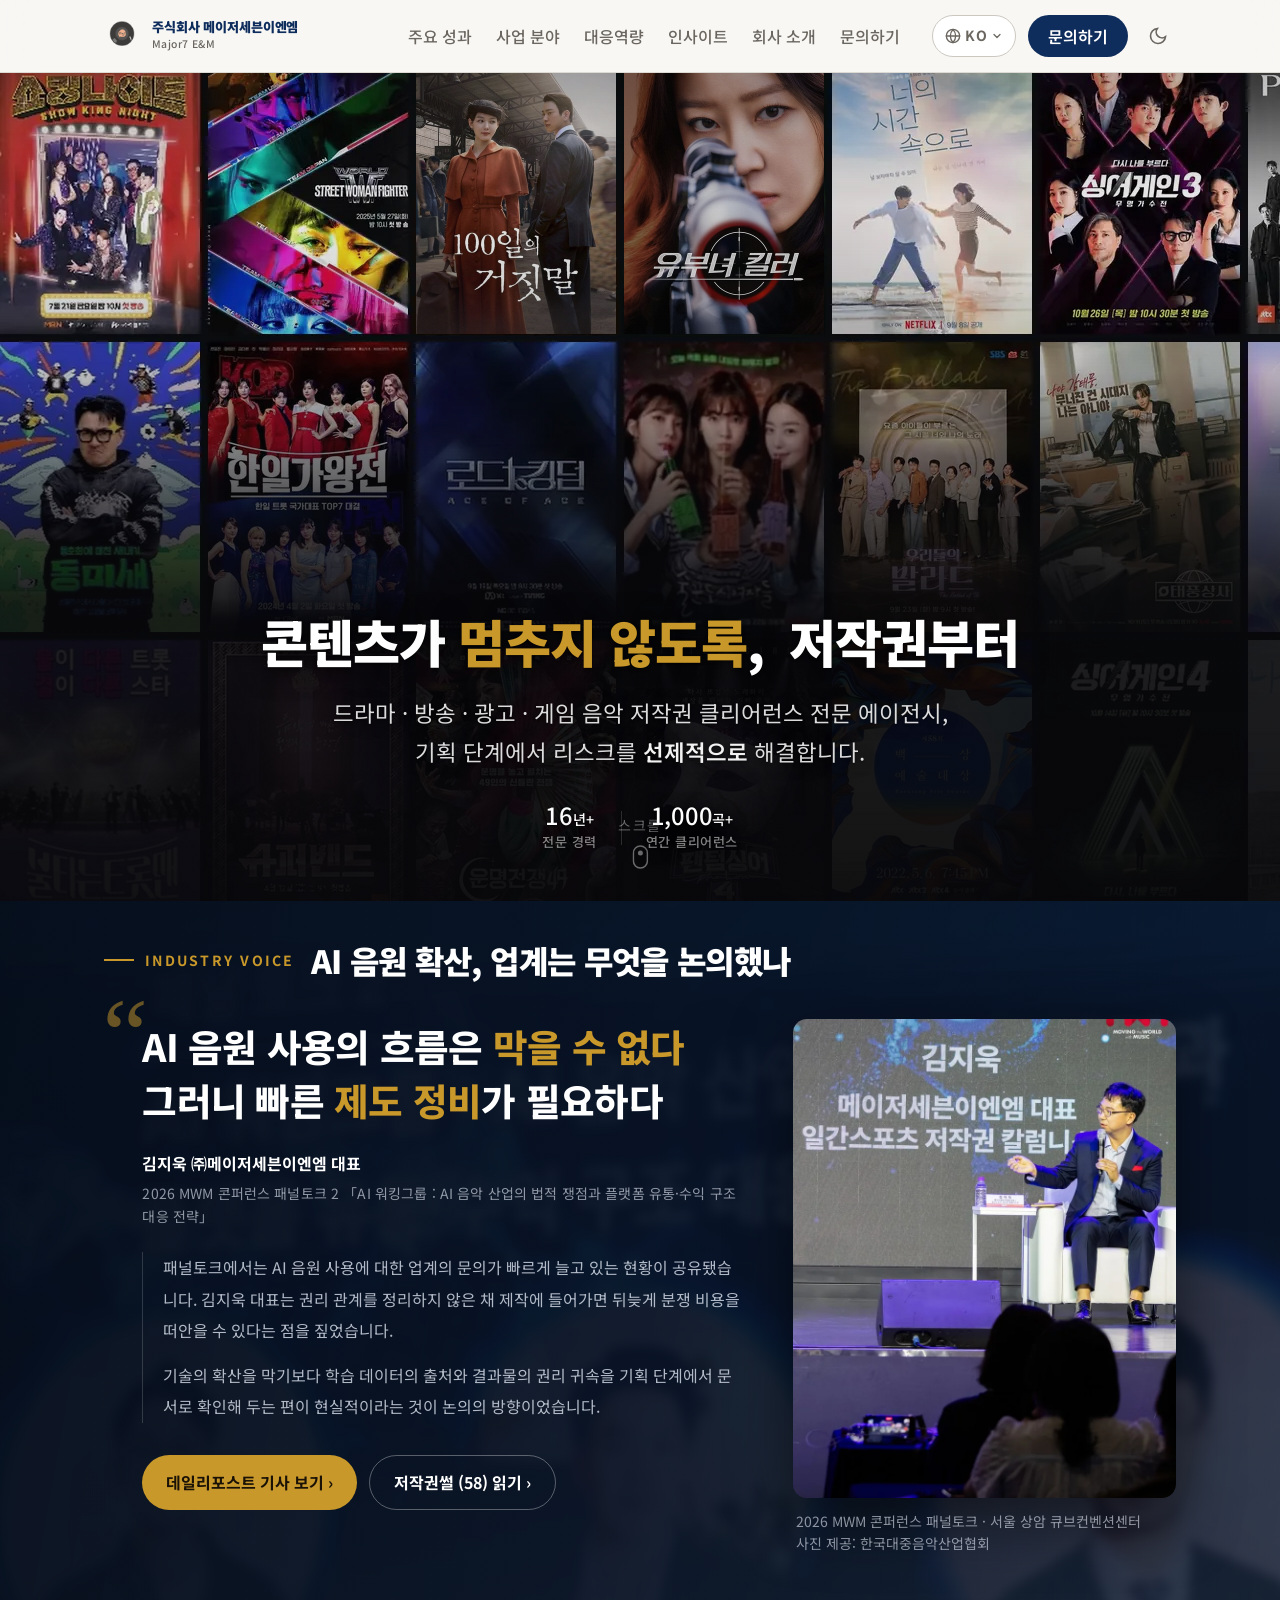
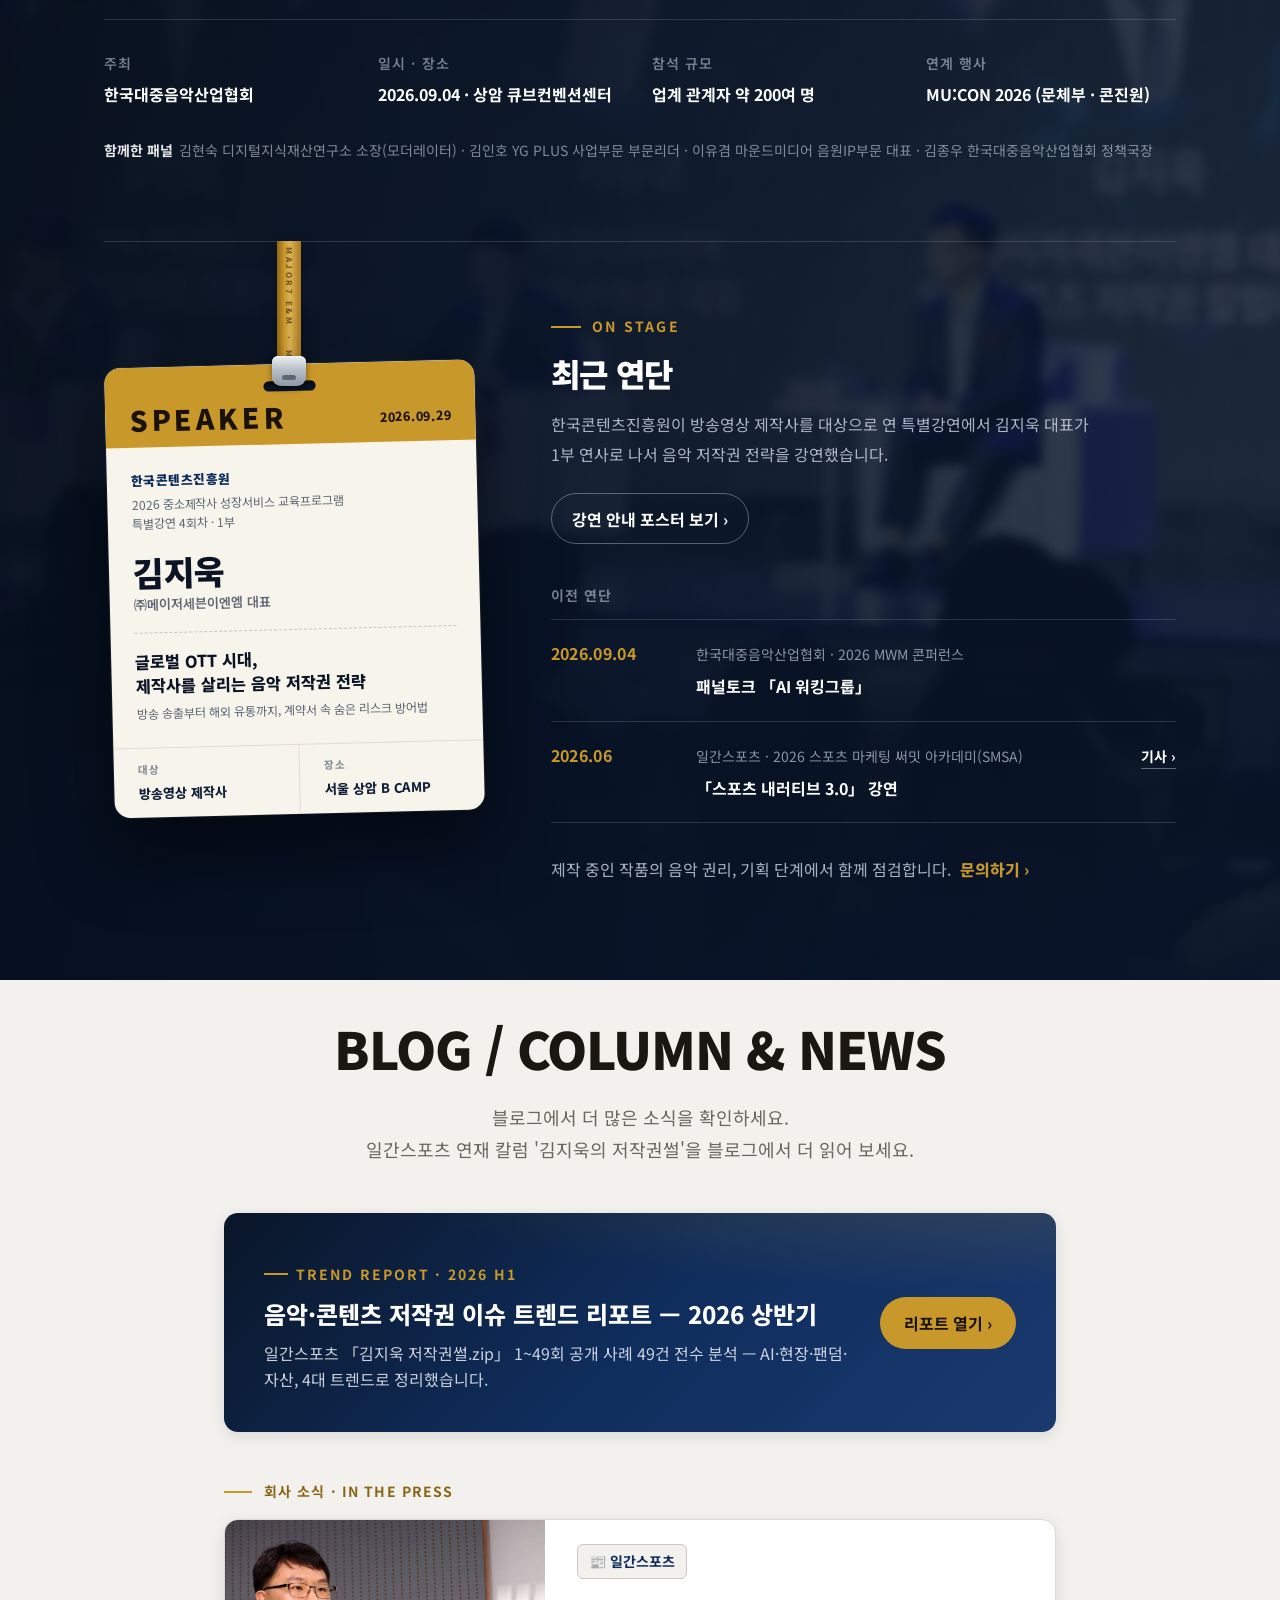
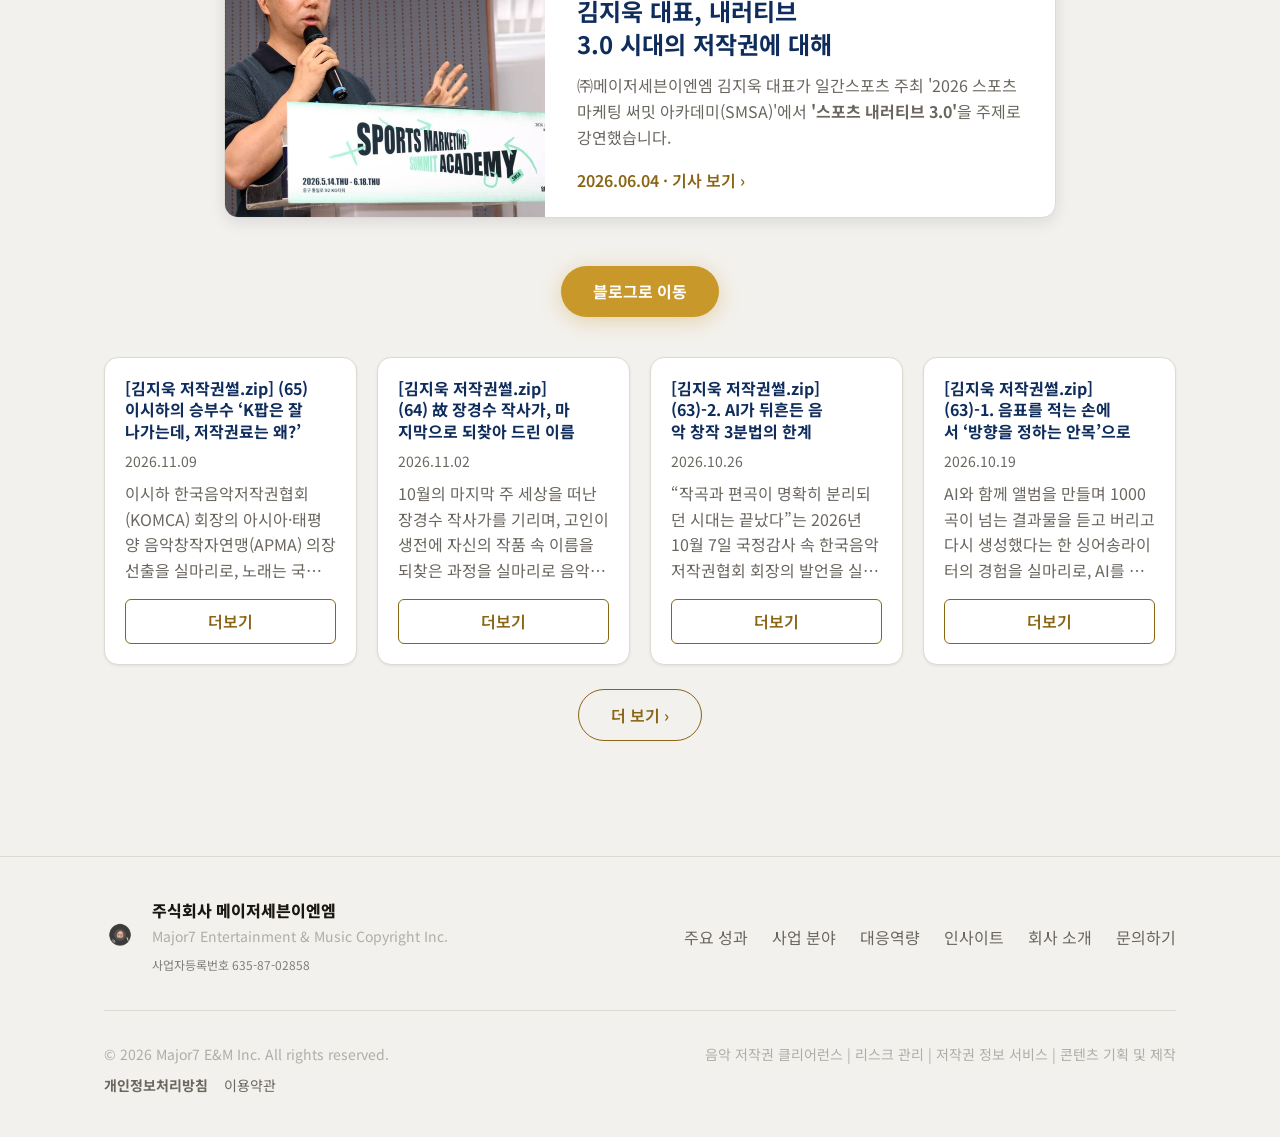
==== commit 608c9866: "신작 포스터: 메인 진입 시 10초 뒤 벽 윗줄 칸으로 합류 - 스크롤 연동을 없애고 메인에 올 때마다 재생되도록 변경 - 두 장이 윗줄의 실제 칸으로 들어가 함께 흐르게 함, 낮" ====
--- a/index.html
+++ b/index.html
@@ -30,7 +30,7 @@
   <link rel="preconnect" href="https://fonts.gstatic.com" crossorigin />
   <link href="https://fonts.googleapis.com/css2?family=Noto+Sans+KR:wght@300;400;500;700;900&display=swap" rel="stylesheet" />
 
-  <link rel="stylesheet" href="style.css?v=20261109" />
+  <link rel="stylesheet" href="style.css?v=20261109c" />
 
   <!-- JSON-LD 구조화 데이터 -->
   <script type="application/ld+json">
@@ -180,25 +180,29 @@
         </div>
       </div>
     </div>
-    <!-- 신작 두 장: 벽 앞에 멈춰 세우는 데이터는 여기 한 곳뿐.
-         바꾸기 = items, from만 수정 / 끄기 = on:false -->
+    <!-- 신작 두 장: 메인 화면에 올 때마다 잠시 크게 세웠다가 포스터 벽 윗줄의 칸으로 들여보낸다.
+         작품 바꾸기 = items, from / 서 있는 시간 = hold(초) / 끄기 = on:false -->
     <script>
     var M7_HERO_PINS = {
       on: true,
       from: '2026-11-09',   // 홈페이지 등록일. 주요 성과 NEW 표시와 같은 날짜
-      days: 92,             // 지나면 저절로 빠지고 두 장은 벽의 평범한 칸으로 돌아간다 (main.js M7_NEW_DAYS와 같은 값)
+      days: 92,             // 지나면 저절로 빠진다 (main.js M7_NEW_DAYS와 같은 값)
+      hold: 10,             // 크게 서 있는 시간(초)
       items: ['images/drama_175.jpg', 'images/drama_174.jpg']
     };
     (function (c) {
       var t = Date.parse(c.from + 'T00:00:00+09:00'), now = Date.now();
       if (!c.on || !c.items.length || !(now >= t && now - t < c.days * 864e5)) return;
+      var MOVE = 1.6, SWAP = 0.4, SLOT = 2, CELLS = 15;   // 이동·교체 시간(style.css와 동일), 띠에서 들어갈 칸 번호, 띠의 칸 수
       var hero = document.getElementById('hero');
       var title = hero.querySelector('.hero-title');
       var row = hero.querySelector('.pw-row--1');
       var phone = window.matchMedia('(max-width:768px)');
+      var still = window.matchMedia('(prefers-reduced-motion: reduce)');
       var box = document.createElement('div');
       box.className = 'pw-pins';
-      c.items.slice(0, 2).forEach(function (src) {
+      var items = c.items.slice(0, 2);
+      items.forEach(function (src) {
         var s = document.createElement('span'), i = new Image(400, 600);
         s.className = 'pw-pin';
         i.alt = '';
@@ -208,21 +212,68 @@
         s.appendChild(i);
         box.appendChild(s);
       });
-      hero.classList.add('has-pins');
-      hero.querySelectorAll('.pw-row--1,.pw-row--5').forEach(function (r) { r.appendChild(r.firstElementChild.cloneNode(false)); });  // 짧아진 띠: 아주 넓은 화면에서도 빈칸이 생기지 않게
-      hero.querySelector('.hero-bg').appendChild(box);
+      // 띠 안의 들어갈 자리. 띠 두 벌 모두에 넣어 반복 구간에서도 끊기지 않게 한다.
+      [].forEach.call(row.children, function (strip) {
+        items.forEach(function (src, n) {
+          var s = document.createElement('span'), i = new Image(400, 600);
+          s.className = 'pw-slot';
+          s.style.setProperty('--k', SLOT + n);
+          i.alt = '';
+          i.decoding = 'async';
+          i.src = src;
+          s.appendChild(i);
+          strip.appendChild(s);
+        });
+      });
+      hero.classList.add('has-pins', 'pins-timed');
+      hero.style.setProperty('--pin-hold', c.hold + 's');
+      // 다른 탭에서 열렸으면 실제로 볼 때부터 시간을 잰다
+      if (document.hidden) {
+        hero.classList.add('pins-wait');
+        document.addEventListener('visibilitychange', function w() {
+          if (document.hidden) return;
+          hero.classList.remove('pins-wait');
+          document.removeEventListener('visibilitychange', w);
+        });
+      }
+      var bg = hero.querySelector('.hero-bg'), veil = document.createElement('div');
+      veil.className = 'pw-scrim';
+      bg.appendChild(veil);
+      bg.appendChild(box);
+
+      var ran = false;
+      function geo() {                               // 띠의 현재 치수
+        var W = row.firstElementChild.offsetWidth, cell = W / CELLS, pw = cell * 200 / 208;
+        var dur = parseFloat(getComputedStyle(row).animationDuration) || 129;
+        return { W: W, cell: cell, pw: pw, v: W / dur, dur: dur, slot: SLOT * cell + (cell + pw) / 2 };
+      }
       // 헤드라인 위치를 실제로 재서 크기를 정한다. 언어가 바뀌어 줄바꿈이 달라져도 겹치지 않는다.
       function fit() {
         var r = hero.getBoundingClientRect();
-        if (!r.height) return;                       // 다른 탭(display:none)이면 잴 수 없다
+        if (!r.height) { ran = false; hero.classList.remove('pins-done'); return; }   // 다른 탭(display:none)이면 잴 수 없다
         var floor = title.getBoundingClientRect().top - r.top;
         var rowH = row.offsetHeight, m = phone.matches;
         var want = m ? rowH * 1.3 : Math.min(440, Math.max(rowH * 1.2, r.height * 0.44));
         var h = Math.floor(Math.min(want, floor - (m ? 24 : 48) - 12));
-        hero.classList.toggle('pins-tight', h < (m ? 120 : 200));
+        var top = Math.max(12, Math.round((floor - h) * 0.45));
+        var tight = h < (m ? 120 : 150), g = geo();
+        if (tight && ran && !still.matches) hero.classList.add('pins-done');   // 이번 메인 화면에서 이미 재생됨
+        if (!tight) ran = true;
+        hero.classList.toggle('pins-tight', tight);
+        var k = g.pw / (h * 2 / 3);                  // 벽 칸의 폭에 맞춘 배율
+        var full = g.pw * 1.5, cellH = rowH * 290 / 298, crop = (full - cellH) / 2;
         hero.style.setProperty('--pin-h', h + 'px');
-        hero.style.setProperty('--pin-top', Math.max(12, Math.round((floor - h) * 0.45)) + 'px');
+        hero.style.setProperty('--pin-top', top + 'px');
         hero.style.setProperty('--pin-floor', Math.round(floor) + 'px');
+        hero.style.setProperty('--pin-k', k.toFixed(4));
+        hero.style.setProperty('--pin-gap', ((g.cell - g.pw) / k).toFixed(2) + 'px');
+        hero.style.setProperty('--pin-crop', (crop / full * 100).toFixed(2) + '%');
+        hero.style.setProperty('--pin-dy', (top - (row.offsetTop + rowH * 4 / 298 - crop)).toFixed(1) + 'px');
+        // 띠의 시작 위치: 두 칸이 '들어가는 순간' 화면 가운데에 오도록 맞춘다
+        if (tight || still.matches) { row.style.animationDelay = ''; return; }
+        if (hero.classList.contains('pins-done')) return;
+        var off = g.slot + row.offsetLeft - r.width / 2 - g.v * (c.hold + MOVE);
+        row.style.animationDelay = (-(((off % g.W) + g.W) % g.W) / g.v).toFixed(3) + 's';
       }
       fit();
       if (window.ResizeObserver) {
@@ -230,6 +281,23 @@
         ro.observe(hero);
         ro.observe(hero.querySelector('.hero-content'));
       }
+      // 뒤로 가기로 돌아온 경우(bfcache)에도 처음부터 다시 재생
+      window.addEventListener('pageshow', function (e) {
+        if (!e.persisted || !hero.getClientRects().length) return;
+        hero.style.display = 'none';
+        void hero.offsetWidth;
+        hero.style.display = '';
+      });
+      // 이동이 시작되는 순간 띠의 실제 위치를 다시 읽어 정확한 칸으로 간다
+      box.addEventListener('animationstart', function (e) {
+        if (e.target !== box) return;
+        var g = geo(), x = new DOMMatrixReadOnly(getComputedStyle(row).transform).m41 - g.v * MOVE;
+        var center = hero.getBoundingClientRect().width / 2;
+        var a = row.offsetLeft + x + g.slot, b = a + g.W;
+        var dx = (Math.abs(a - center) < Math.abs(b - center) ? a : b) - center;
+        hero.style.setProperty('--pin-dx', dx.toFixed(1) + 'px');
+        hero.style.setProperty('--pin-dx2', (dx - g.v * SWAP).toFixed(1) + 'px');
+      });
     })(M7_HERO_PINS);
     </script>
     <div class="hero-scroll-hint" aria-hidden="true">
@@ -1368,6 +1436,6 @@
     </div>
   </div>
 
-  <script src="main.js?v=20261109"></script>
+  <script src="main.js?v=20261109c"></script>
 </body>
 </html>
--- a/style.css
+++ b/style.css
@@ -1603,52 +1603,68 @@
 .timeline.is-scrub .timeline-item.is-current .timeline-dot{transform:scale(1.15);
   box-shadow:0 0 16px rgba(228,175,58,.55)}
 
-/* ─── 히어로: 신작 두 장 (멈춰 선 두 장) ──────────
+/* ─── 히어로: 신작 두 장 ──────────────────────────
    index.html의 M7_HERO_PINS가 기간 안일 때만 .hero.has-pins가 붙는다.
-   기간이 끝나면 이 블록은 저절로 효력을 잃고 벽은 wall-v2 그대로 돌아간다.
-   포스터는 파일 통째로 놓는다(자르기·재색보정·합성 없음).
-   --pin-p(0~1)는 main.js가 쓰며 포스터 위 어두운 막과 그림자에만 쓰인다. */
+   메인 화면이 보일 때마다 처음부터: --pin-hold초 동안 크게 서 있다가
+   1.6초에 걸쳐 윗줄의 두 칸 위치·크기로 이동하고, .4초 동안 띠 안의 같은 포스터(.pw-slot)로 바뀌어 함께 흐른다.
+   1.6s·.4s는 index.html의 MOVE·SWAP과 같은 값. */
 .pw-pins{
   position:absolute;left:0;right:0;top:var(--pin-top,7.5%);
   width:max-content;margin:0 auto;
-  display:flex;gap:10px;
-  transform-origin:50% 0;
+  display:flex;gap:var(--pin-gap,10px);
+  transform-origin:50% 0;will-change:transform,opacity;
+  animation:pin-settle 2s cubic-bezier(.45,0,.2,1) var(--pin-hold,10s) forwards;
 }
 .pw-pin{position:relative;display:block;flex:none;
-  height:var(--pin-h,44vh);width:calc(var(--pin-h,44vh) * 2 / 3);background:#101015}
+  height:var(--pin-h,44vh);width:calc(var(--pin-h,44vh) * 2 / 3);background:#101015;
+  animation:pin-crop 1.6s cubic-bezier(.45,0,.2,1) var(--pin-hold,10s) forwards}
 .pw-pin img{display:block;width:100%;height:100%}
 .pw-pin::before{content:'';position:absolute;inset:0;
   box-shadow:0 14px 44px rgba(0,0,0,.6),0 0 0 1px rgba(255,255,255,.10);
-  opacity:calc(1 - var(--pin-p,0))}
-.pw-pin::after{content:'';position:absolute;inset:0;
-  background:#08080b;opacity:calc(var(--pin-p,0) * .5)}
-.hero.pins-tight .pw-pins{display:none}
-
-/* 멈춘 두 장과 같은 포스터가 뒤로 지나가지 않도록 윗줄만 두 칸 뺀 13칸 띠를 쓴다.
-   칸이 줄어든 만큼 시간도 줄여 흐르는 속도는 그대로. */
-.hero.has-pins:not(.pins-tight) .pw-row--1,.hero.has-pins:not(.pins-tight) .pw-row--5{--pw-w:2704px}
-.hero.has-pins:not(.pins-tight) .pw-row--1 .pw-strip,.hero.has-pins:not(.pins-tight) .pw-row--5 .pw-strip{background-image:url(images/wall-v2-1-pin.webp)}
-.hero.has-pins:not(.pins-tight) .pw-row--1{animation-duration:112s}
-.hero.has-pins:not(.pins-tight) .pw-row--5{animation-duration:104s}
-
-/* 데스크톱: 두 장 주변만 낮추고 화면 끝은 남겨 '작품이 많다'는 인상을 지킨다.
-   아래쪽 글자 지면 값은 기존과 같다. */
-@media (min-width:769px){
-  .hero.has-pins:not(.pins-tight) .hero-scrim{
-    background:
-      radial-gradient(ellipse 40% 56% at 50% 30%,rgba(8,8,11,.38) 0%,rgba(8,8,11,.38) 58%,rgba(8,8,11,0) 100%),
-      linear-gradient(180deg,rgba(8,8,11,.30) 0%,rgba(8,8,11,.30) 36%,rgba(8,8,11,.70) 52%,rgba(8,8,11,.90) 64%,rgba(8,8,11,.96) 100%);
-  }
-}
-
-/* 폰: 헤드라인 위 띠만 걷어 벽이 흐르는 것을 보여 준다.
-   ::before/::after는 '가운데 정렬이되 위쪽 공간은 최소 186px 확보'를 CSS로만 만든다.
-   보통 화면에서는 기존 가운데 정렬과 위치가 같다. */
+  animation:pin-fade-out 1.6s ease var(--pin-hold,10s) forwards}
+.pw-pin::after{content:'';position:absolute;inset:0;background:#08080b;opacity:0;
+  animation:pin-dim 1.6s ease var(--pin-hold,10s) forwards}
+.hero.pins-tight .pw-pins,.hero.pins-tight .pw-slot,.hero.pins-tight .pw-scrim,
+.hero.pins-done .pw-pins,.hero.pins-done .pw-scrim{display:none}
+.hero.pins-done .pw-slot{opacity:1;animation:none}
+
+@keyframes pin-settle{
+  0%{transform:none;opacity:1}
+  80%{transform:translate3d(var(--pin-dx,0px),calc(var(--pin-dy,0px) * -1),0) scale(var(--pin-k,.8));opacity:1;animation-timing-function:linear}
+  100%{transform:translate3d(var(--pin-dx2,0px),calc(var(--pin-dy,0px) * -1),0) scale(var(--pin-k,.8));opacity:0;visibility:hidden}
+}
+@keyframes pin-crop{0%{clip-path:inset(0 0)}100%{clip-path:inset(var(--pin-crop,1.7%) 0)}}
+@keyframes pin-dim{to{opacity:var(--pin-dim,.2)}}
+@keyframes pin-fade-out{to{opacity:0}}
+@keyframes pin-fade-in{to{opacity:1}}
+
+/* 윗줄 띠: 신작이 들어갈 두 칸. 띠 안에 있어 함께 움직인다.
+   앞의 두 장에 가려진 채 먼저 켜지고, 앞의 두 장이 걷히면서 그대로 드러난다. */
+.hero.has-pins:not(.pins-tight) .pw-row--1 .pw-strip{position:relative;background-image:url(images/wall-v3-1.webp)}
+.pw-slot{position:absolute;display:block;left:calc(100% / 15 * var(--k));top:calc(100% * 4 / 298);
+  width:calc(100% * 200 / 3120);height:calc(100% * 290 / 298);overflow:hidden;opacity:0;
+  animation:pin-fade-in 1ms linear calc(var(--pin-hold,10s) + 1.6s) forwards}
+.pw-slot img{display:block;width:100%;height:100%;object-fit:cover}
+
+/* 어두운 막 두 겹: 두 장이 있는 동안은 .pw-scrim, 들어가면 원래 .hero-scrim으로 함께 바뀐다.
+   원래 막의 규칙(화면 크기별)은 건드리지 않고 투명도만 조절한다. */
+.pw-scrim{position:absolute;inset:0;
+  background:
+    radial-gradient(ellipse 40% 56% at 50% 30%,rgba(8,8,11,.38) 0%,rgba(8,8,11,.38) 58%,rgba(8,8,11,0) 100%),
+    linear-gradient(180deg,rgba(8,8,11,.30) 0%,rgba(8,8,11,.30) 36%,rgba(8,8,11,.70) 52%,rgba(8,8,11,.90) 64%,rgba(8,8,11,.96) 100%);
+  animation:pin-fade-out 2s ease var(--pin-hold,10s) forwards}
+.hero.pins-timed:not(.pins-tight):not(.pins-done) .hero-scrim{opacity:0;
+  animation:pin-fade-in 2s ease var(--pin-hold,10s) forwards}
+
+/* 다른 탭에서 열렸으면 볼 때까지 시작하지 않는다 */
+.hero.pins-wait .pw-pins,.hero.pins-wait .pw-pin,.hero.pins-wait .pw-pin::before,.hero.pins-wait .pw-pin::after,
+.hero.pins-wait .hero-scrim,.hero.pins-wait .pw-scrim,.hero.pins-wait .pw-slot,.hero.pins-wait .pw-row--1{animation-play-state:paused}
+
+/* 두 장이 있는 동안의 막: 주변을 조금 밝혀 벽이 흐르는 것이 보이게 하고, 글자 쪽은 어둡게 */
 @media (max-width:768px){
-  .pw-pins{gap:6px}
-  .hero.has-pins:not(.pins-tight) .pw-row--1,.hero.has-pins:not(.pins-tight) .pw-row--5{--pw-w:1406px}
-  .hero.has-pins:not(.pins-tight) .pw-row--1 .pw-strip,.hero.has-pins:not(.pins-tight) .pw-row--5 .pw-strip{background-image:url(images/wall-v2-1-pin-sm.webp)}
-  .hero.has-pins:not(.pins-tight) .hero-scrim{
+  .hero.has-pins{--pin-dim:.84}
+  .hero.has-pins:not(.pins-tight) .pw-row--1 .pw-strip{background-image:url(images/wall-v3-1-sm.webp)}
+  .pw-scrim{
     background:linear-gradient(180deg,
       rgba(8,8,11,.50) 0,
       rgba(8,8,11,.50) calc(var(--pin-floor,34%) - 64px),
@@ -1666,11 +1682,10 @@
   .hero.has-pins .hero-content{flex:none}
 }
 
-/* 동작 줄이기: 스크롤 연동은 main.js에서 돌지 않는다. 세션 중 설정을 바꿔도 정지 상태가 되도록 못 박는다. */
+/* 동작 줄이기: 움직이지 않고 두 장이 서 있는 화면으로 고정 */
 @media (prefers-reduced-motion: reduce){
-  .hero.has-pins .pw-pins{transform:none !important;will-change:auto !important}
-  .hero.has-pins .pw-pin::before{opacity:1}
-  .hero.has-pins .pw-pin::after{opacity:0}
+  .hero.has-pins .pw-pins,.hero.has-pins .pw-pin,.hero.has-pins .pw-pin::before,.hero.has-pins .pw-pin::after,
+  .hero.has-pins .hero-scrim,.hero.has-pins .pw-scrim,.hero.has-pins .pw-slot{animation:none !important}
 }
 
 /* ─── 휴대폰 상단 메뉴줄 ───────────────────────
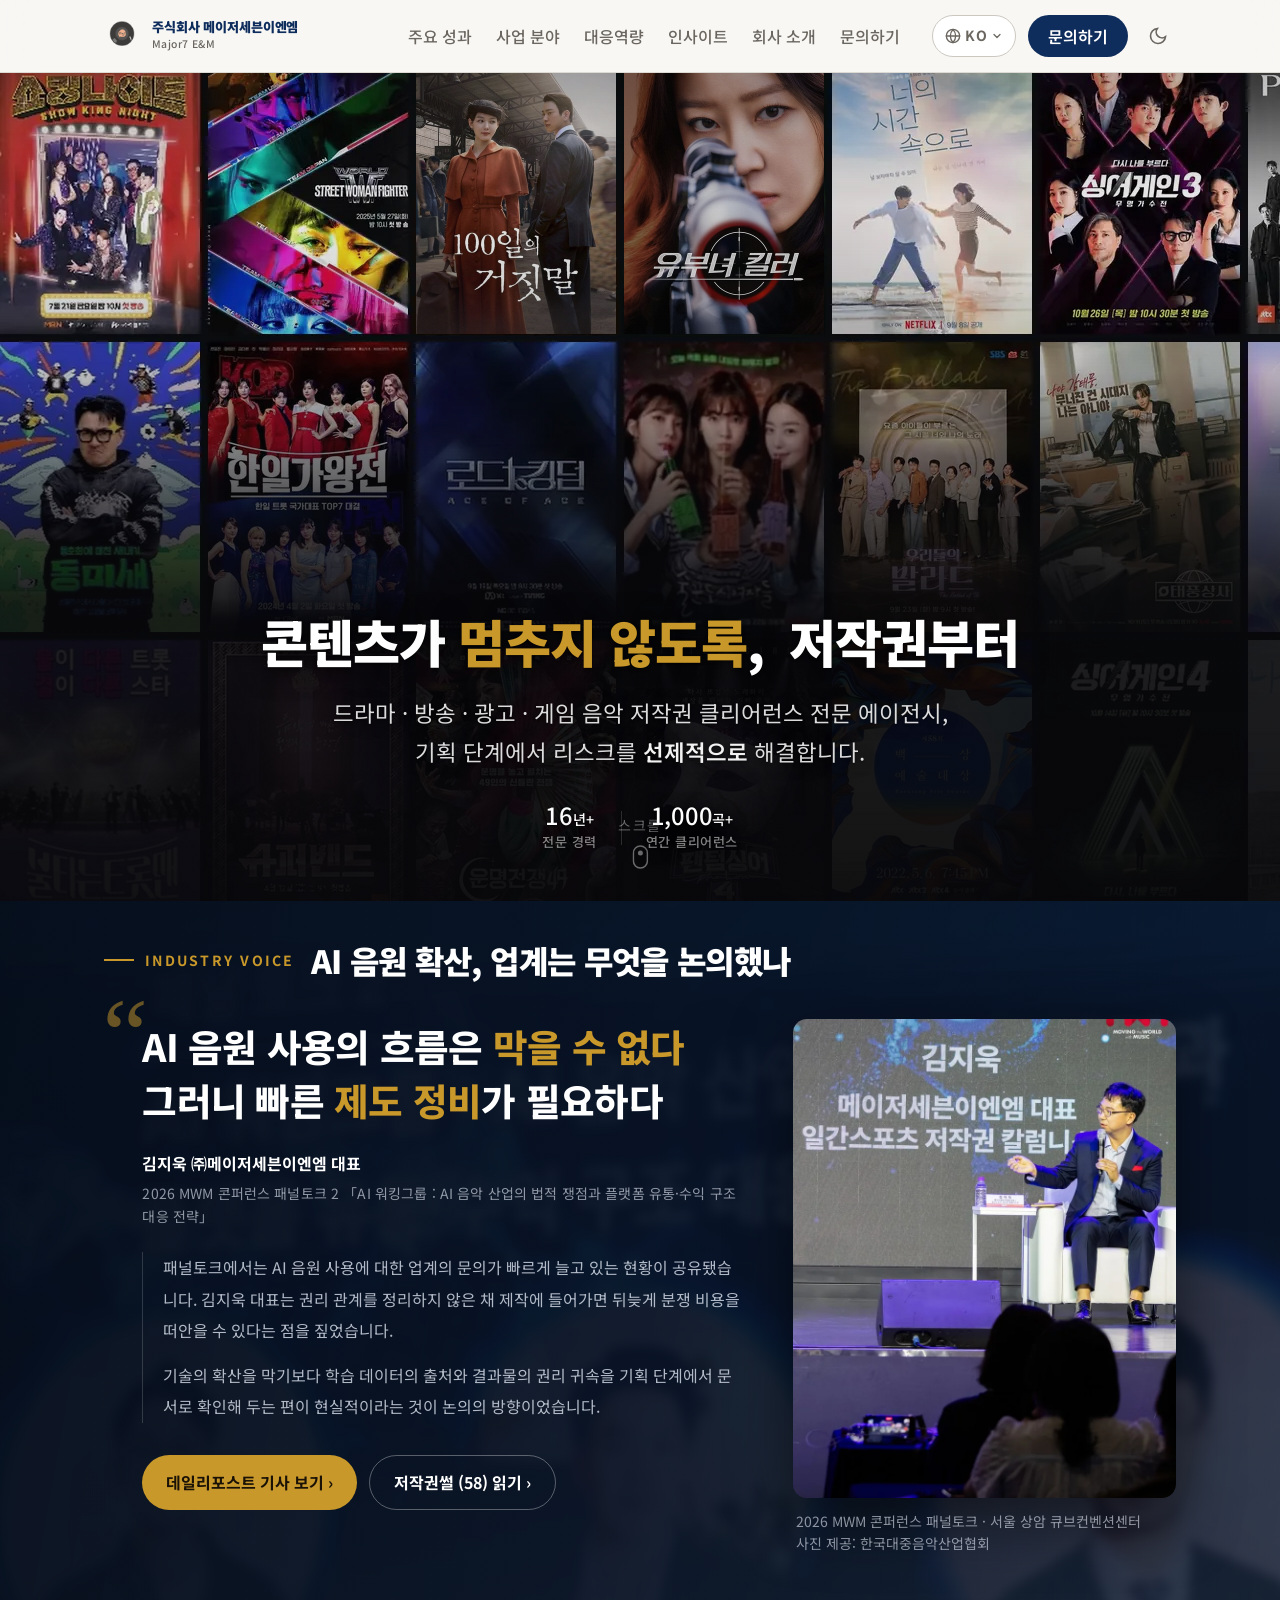
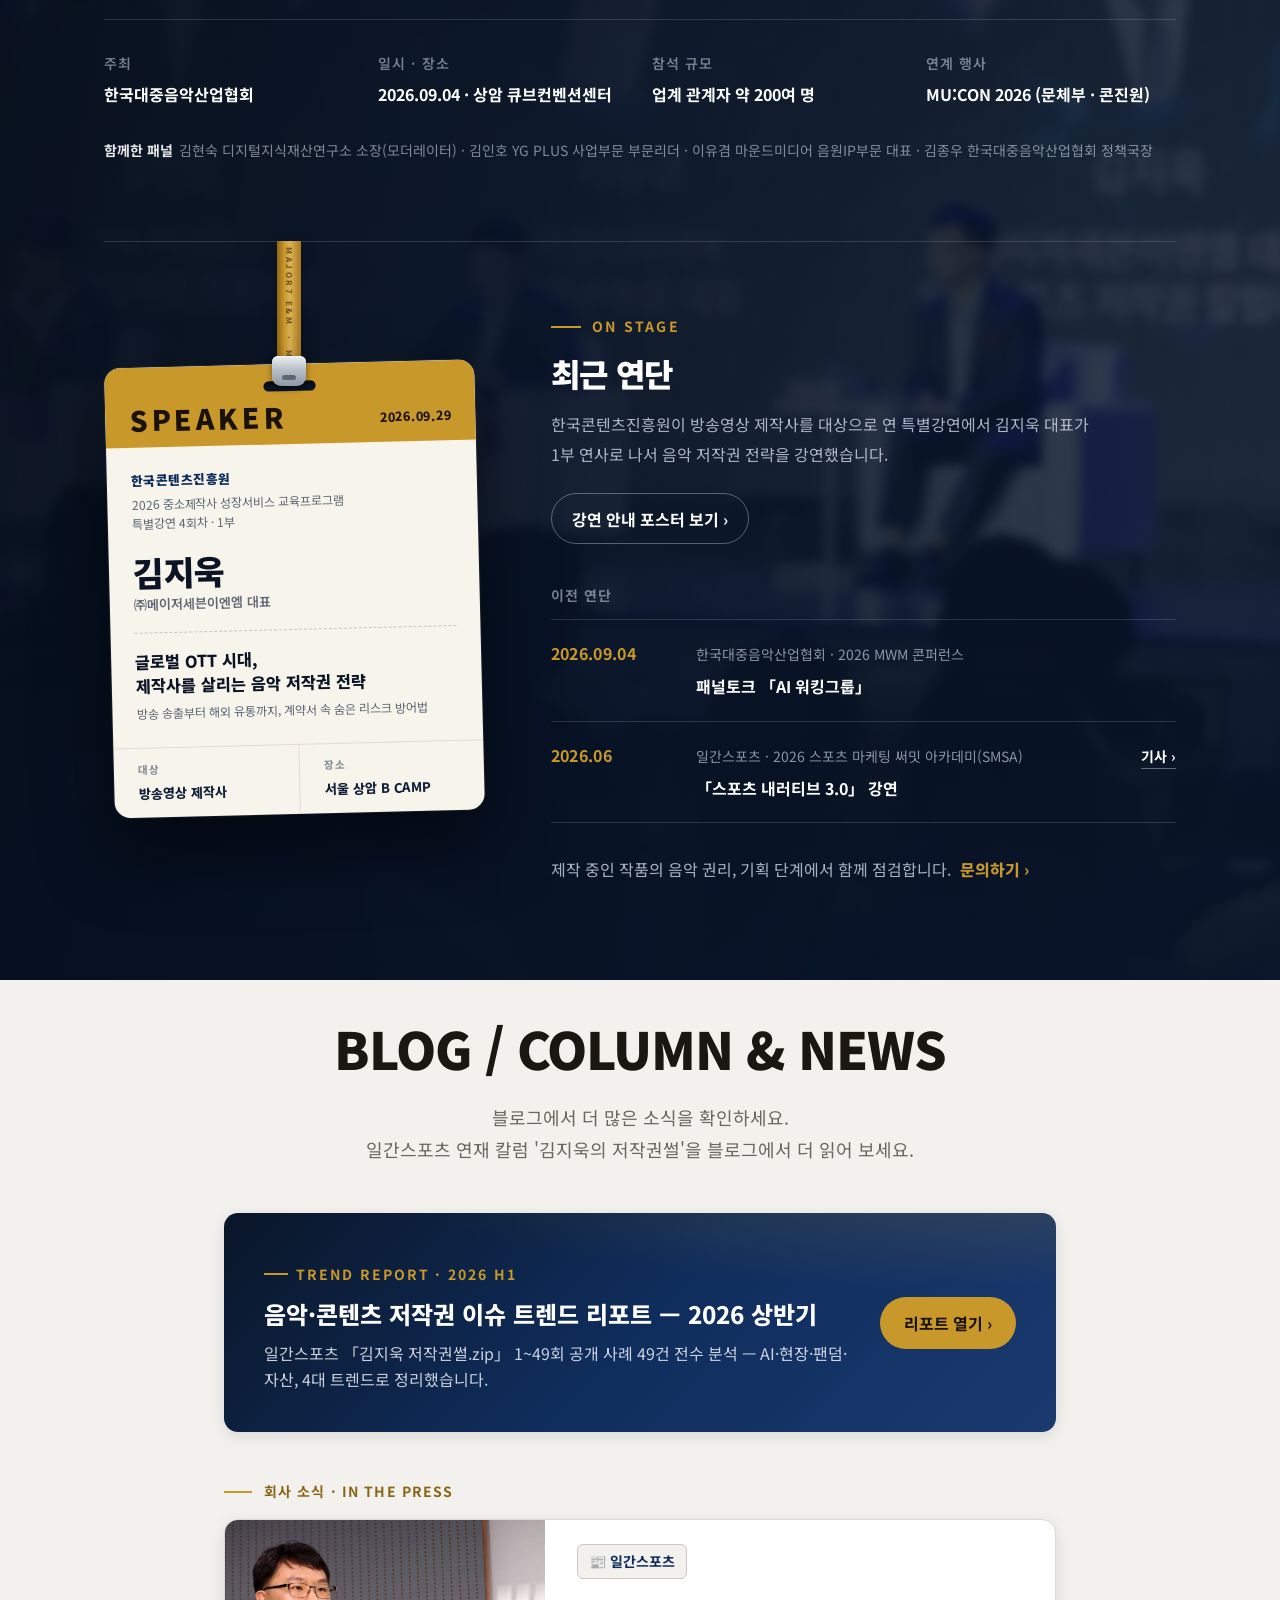
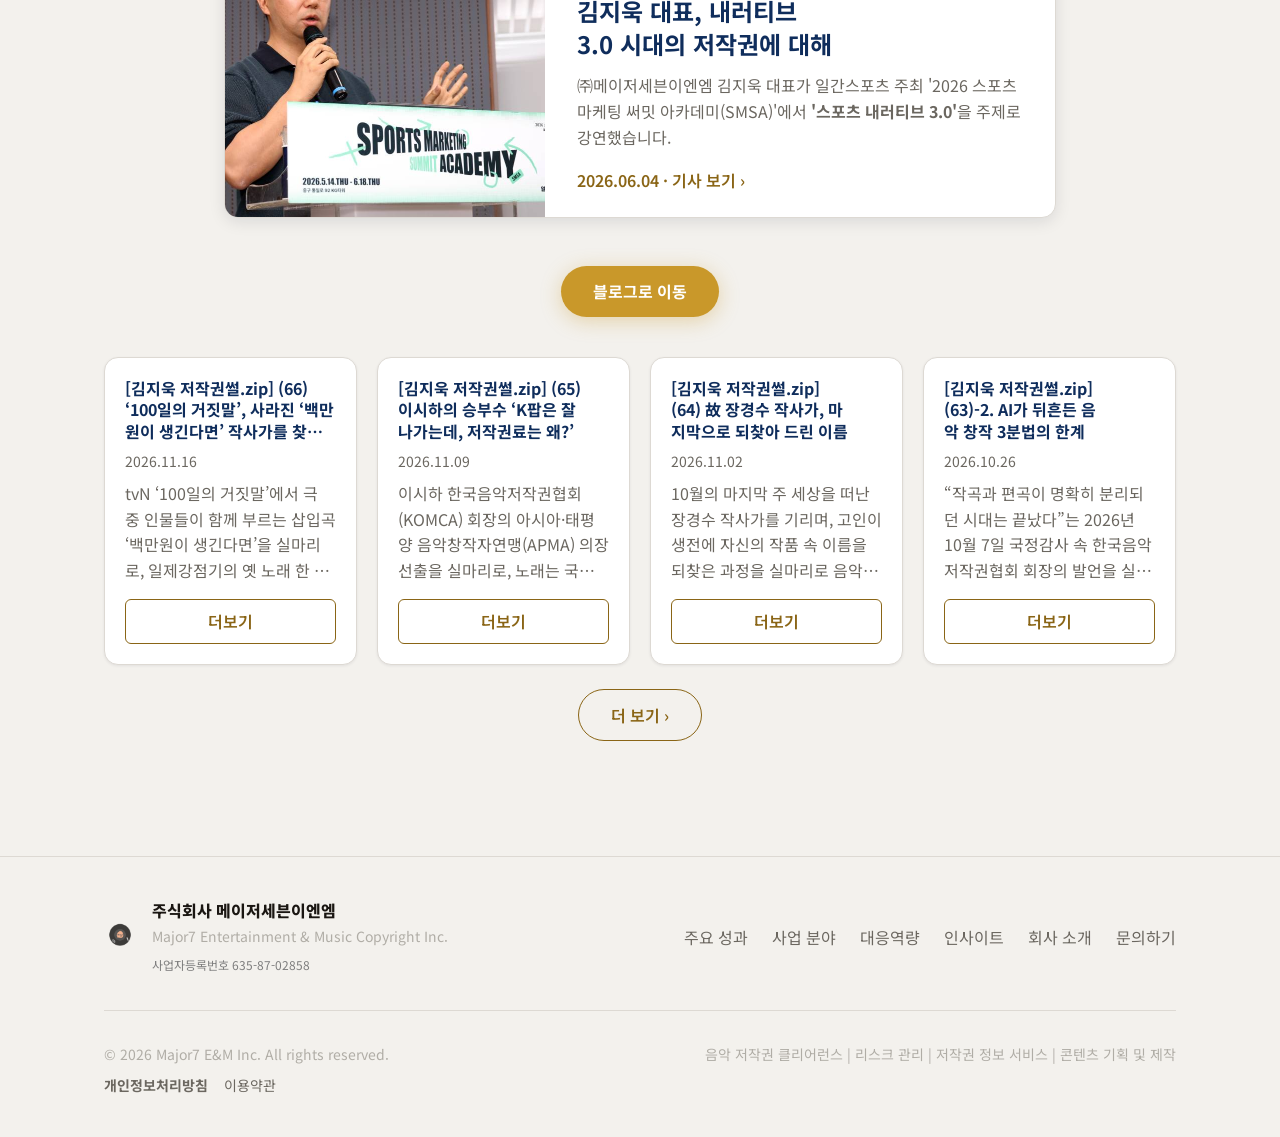
==== commit 0ea43055: "칼럼 카드 갱신: 저작권썰 (66) 추가, (63)-1 제거 Co-Authored-By: Claude Opus 5.5 <noreply@anthropic.com>" ====
--- a/index.html
+++ b/index.html
@@ -258,6 +258,7 @@
         var top = Math.max(12, Math.round((floor - h) * 0.45));
         var tight = h < (m ? 120 : 150), g = geo();
         if (tight && ran && !still.matches) hero.classList.add('pins-done');   // 이번 메인 화면에서 이미 재생됨
+        if (!tight && !ran && hero.classList.contains('pins-tight')) { var an = row.getAnimations()[0]; if (an) an.currentTime = 0; }   // 숨김에서 처음 나타날 때 띠도 함께 처음부터
         if (!tight) ran = true;
         hero.classList.toggle('pins-tight', tight);
         var k = g.pw / (h * 2 / 3);                  // 벽 칸의 폭에 맞춘 배율
@@ -1194,6 +1195,18 @@
       <!-- 더보기 = 같은 회차 네이버 블로그 글(일간스포츠 아님). 맨 앞 카드의 더보기 주소를 플로팅 카드도 그대로 쓴다 -->
       <article class="blog-card">
             <h3 class="blog-card-title">
+              [김지욱 저작권썰.zip] (66) ‘100일의 거짓말’, 사라진 ‘백만원이 생긴다면’ 작사가를 찾아서
+            </h3>
+            <div class="blog-card-date">2026.11.16</div>
+            <p class="blog-card-excerpt">tvN ‘100일의 거짓말’에서 극 중 인물들이 함께 부르는 삽입곡 ‘백만원이 생긴다면’을 실마리로, 일제강점기의 옛 노래 한 곡을 드라마에 쓰기까지 걸린 약 100일을 짚어봅니다. 메이저세븐이엔엠이 ‘양상포’라는 예명 뒤의 작곡가를 찾아 승인을 받고, 끝내 기록을 찾을 수 없었던 작사가 때문에 저작권 법정허락을 신청해 권리자를 찾으려 한 ‘상당한 노력’을 서류로 증명하기까지를 따라가며, 창작자의 이름과 흔적을 기록으로 남기는 일이 왜 중요한지 살펴봅니다.</p>
+            <a class="blog-card-more"
+               href="https://blog.naver.com/PostList.naver?blogId=major7enm-inc&categoryNo=14" target="_blank" rel="noopener">
+              더보기
+            </a>
+      </article>
+
+      <article class="blog-card">
+            <h3 class="blog-card-title">
               [김지욱 저작권썰.zip] (65) 이시하의 승부수 ‘K팝은 잘나가는데, 저작권료는 왜?’
             </h3>
             <div class="blog-card-date">2026.11.09</div>
@@ -1224,18 +1237,6 @@
             <p class="blog-card-excerpt">“작곡과 편곡이 명확히 분리되던 시대는 끝났다”는 2026년 10월 7일 국정감사 속 한국음악저작권협회 회장의 발언을 실마리로, 작사·작곡·편곡 세 칸으로 나누던 음악 창작의 ‘3분법’이 AI 시대에도 충분한지 연속 기획 두 번째 편으로 짚어봅니다. 싱어송라이터이자 문화기술 분야 박사인 연구자의 시각으로, 멜로디를 뽑아내는 AI 앞에서 ‘골라서 키우는 안목’으로 옮겨 가는 사람의 몫, 편곡·사운드 디자인·프로듀싱처럼 세 칸 밖에서 곡의 개성을 만드는 기여, 그리고 ‘창작했다’와 ‘법적 저작자다’를 구분해 봐야 하는 이유를 살펴봅니다.</p>
             <a class="blog-card-more"
                href="https://blog.naver.com/major7enm-inc/224454139509" target="_blank" rel="noopener">
-              더보기
-            </a>
-      </article>
-
-      <article class="blog-card">
-            <h3 class="blog-card-title">
-              [김지욱 저작권썰.zip] (63)-1. 음표를 적는 손에서 ‘방향을 정하는 안목’으로
-            </h3>
-            <div class="blog-card-date">2026.10.19</div>
-            <p class="blog-card-excerpt">AI와 함께 앨범을 만들며 1000곡이 넘는 결과물을 듣고 버리고 다시 생성했다는 한 싱어송라이터의 경험을 실마리로, AI를 활용한 음악에서 인간의 창작은 어디까지인지 두 편 연속 기획의 첫 편으로 짚어봅니다. 작곡가이자 문화기술 분야 박사인 그의 연구를 바탕으로, 프롬프트 같은 단일 자료만으로 창작적 기여를 입증하게 하는 방식의 한계와 ‘창작성’과 ‘저작권’을 곧바로 같은 것으로 볼 수 없는 이유, 음표를 직접 적는 일에서 ‘방향을 정하는 안목’으로 옮겨 가는 창작자의 역할을 살펴봅니다.</p>
-            <a class="blog-card-more"
-               href="https://blog.naver.com/major7enm-inc/224449868409" target="_blank" rel="noopener">
               더보기
             </a>
       </article>
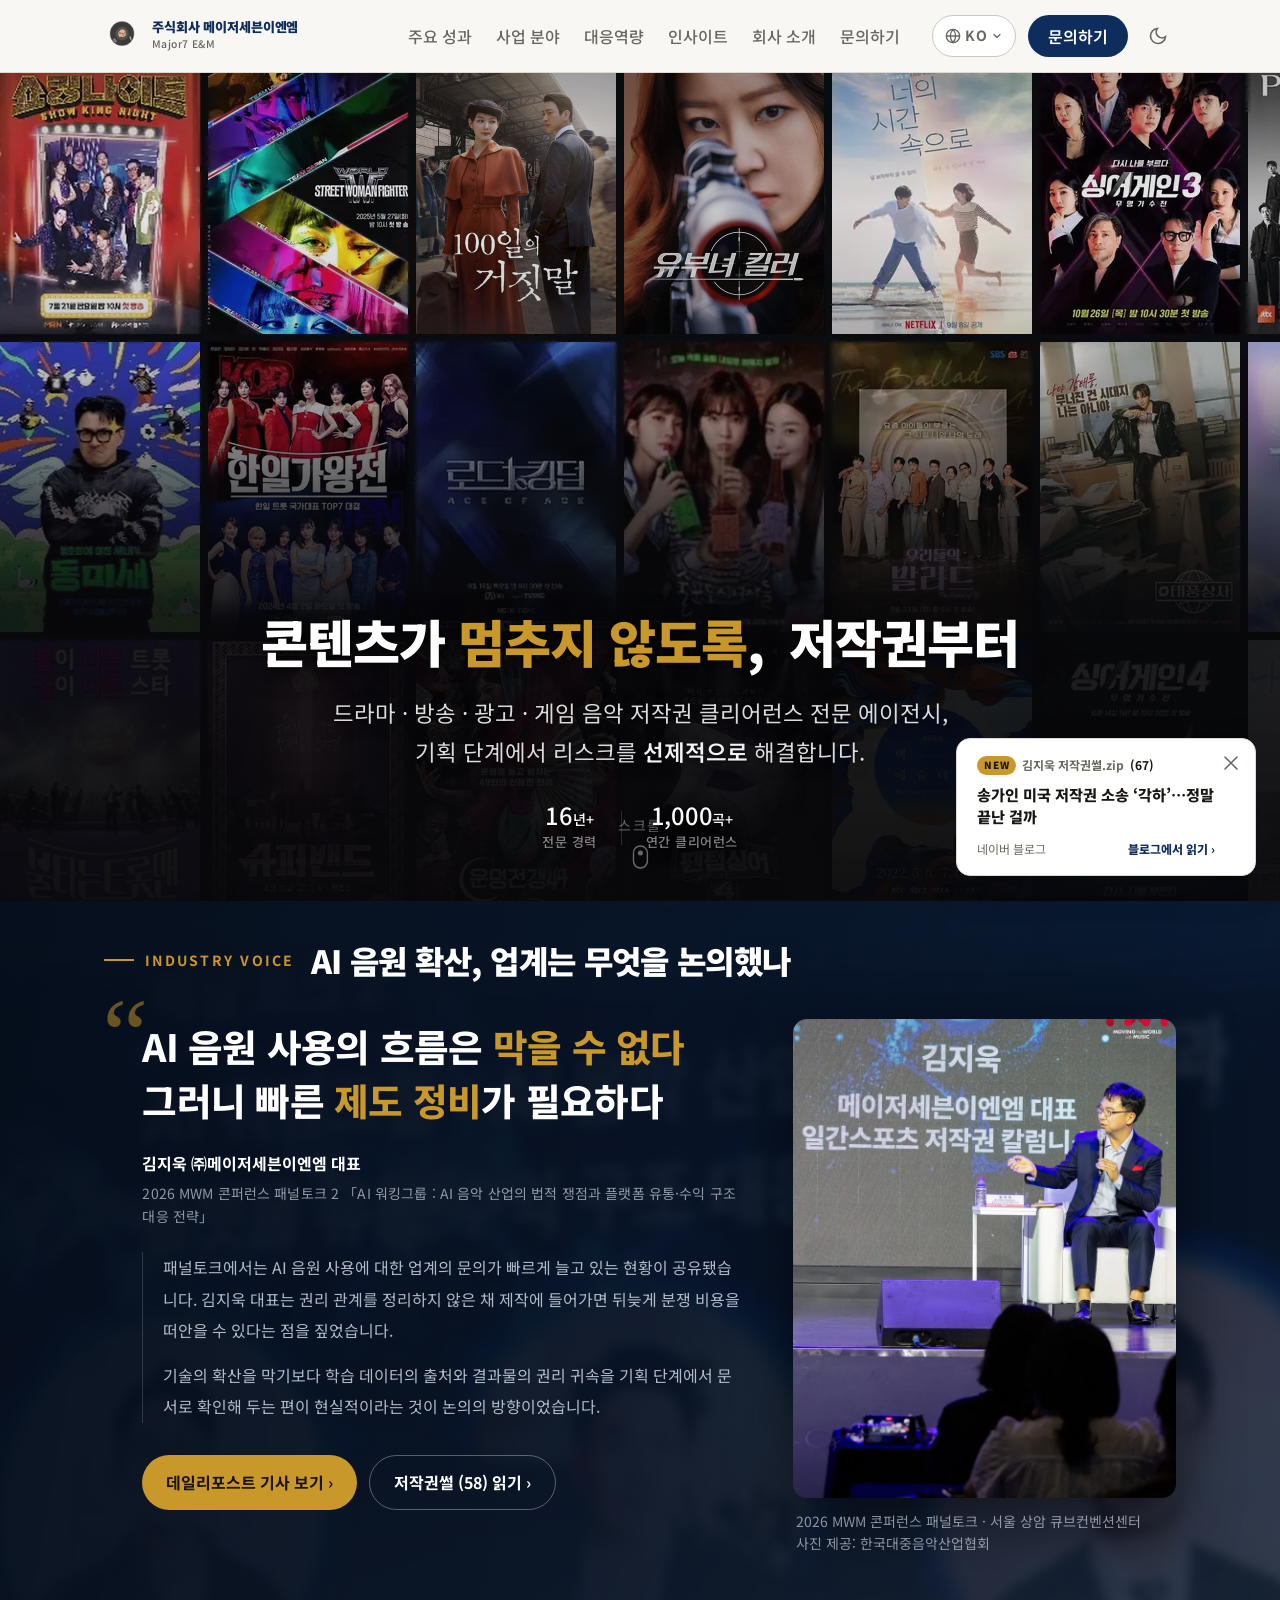
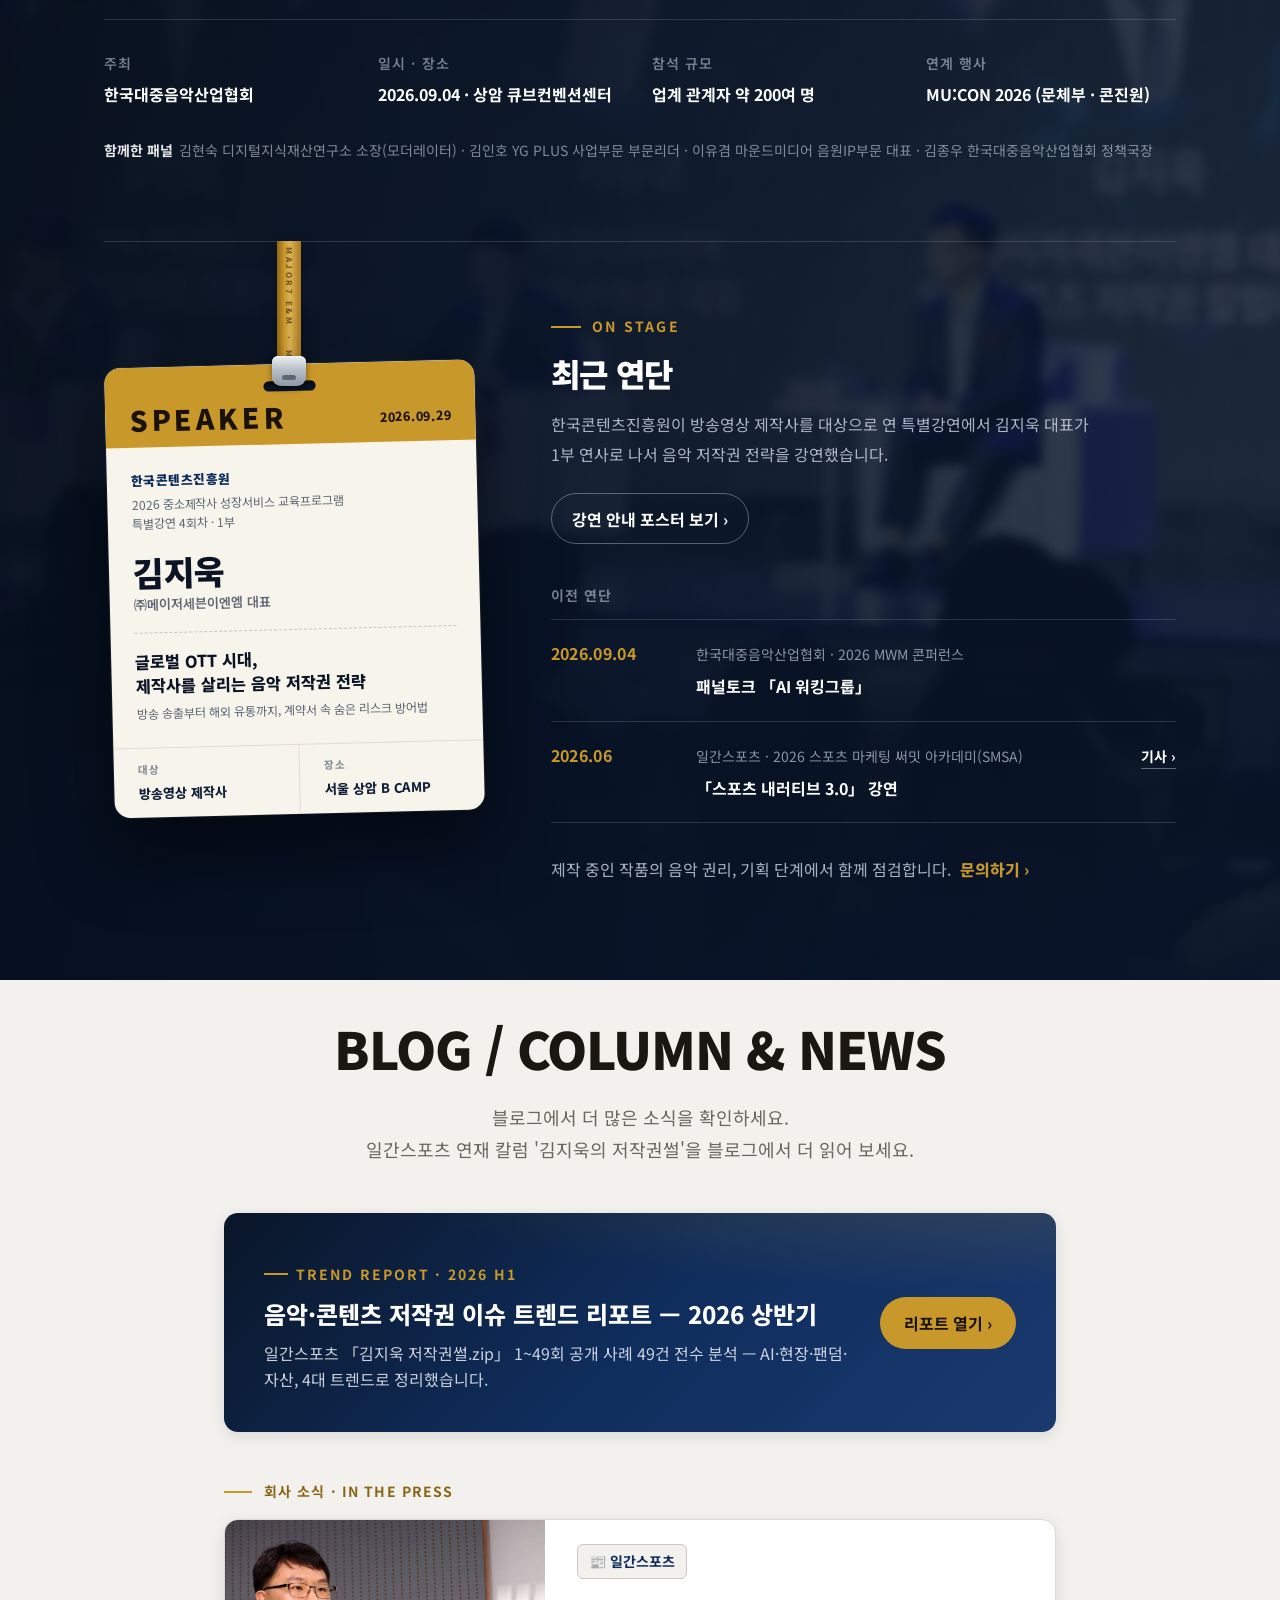
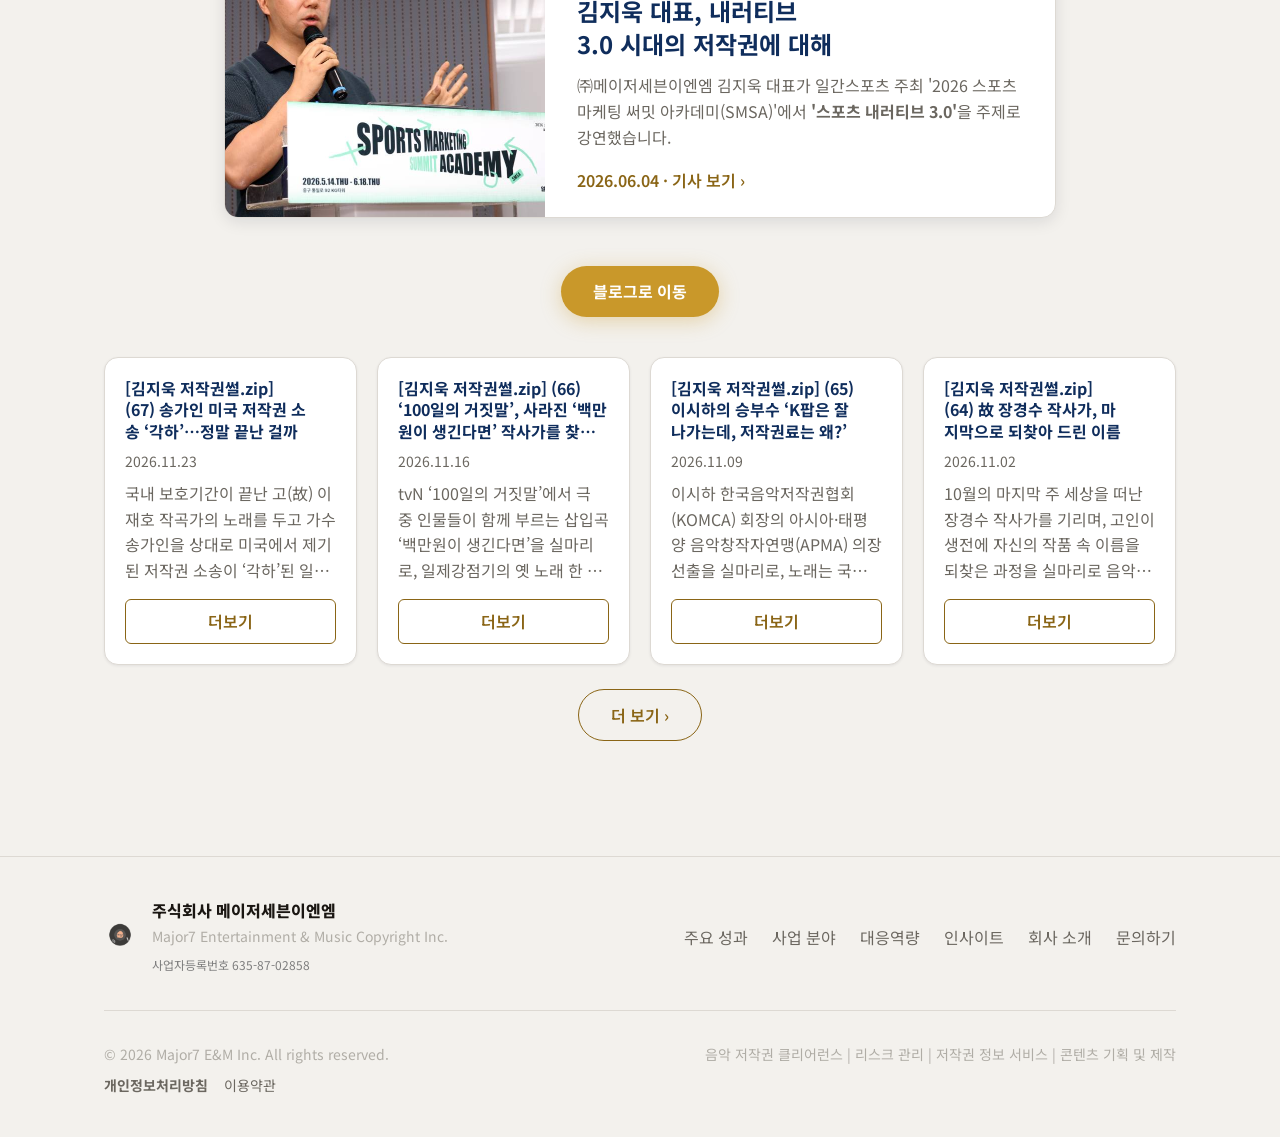
==== commit 2d6db750: "칼럼 카드 갱신: 저작권썰 (67) 추가, (63)-2 제거 Co-Authored-By: Claude Opus 5.5 <noreply@anthropic.com>" ====
--- a/index.html
+++ b/index.html
@@ -1195,12 +1195,24 @@
       <!-- 더보기 = 같은 회차 네이버 블로그 글(일간스포츠 아님). 맨 앞 카드의 더보기 주소를 플로팅 카드도 그대로 쓴다 -->
       <article class="blog-card">
             <h3 class="blog-card-title">
+              [김지욱 저작권썰.zip] (67) 송가인 미국 저작권 소송 ‘각하’…정말 끝난 걸까
+            </h3>
+            <div class="blog-card-date">2026.11.23</div>
+            <p class="blog-card-excerpt">국내 보호기간이 끝난 고(故) 이재호 작곡가의 노래를 두고 가수 송가인을 상대로 미국에서 제기된 저작권 소송이 ‘각하’된 일을 실마리로, 한국에서 끝난 저작권이 미국에서는 왜 다툼이 될 수 있는지 짚어봅니다. 미국 법원이 저작권 침해 여부가 아니라 ‘인적 관할권’만 판단했다는 점, 다른 관할에서 소송이 다시 제기될 수 있는 가능성, 현지 소송 비용 앞에서 국내 가수와 제작사가 택할 수 있는 현실적인 대응을 미국 저작권법 전문가의 설명으로 따라가며, 국경 없이 흐르는 K콘텐츠 시대에 저작권 제도가 무엇을 지켜야 하는지 살펴봅니다.</p>
+            <a class="blog-card-more"
+               href="https://blog.naver.com/PostList.naver?blogId=major7enm-inc&categoryNo=14" target="_blank" rel="noopener">
+              더보기
+            </a>
+      </article>
+
+      <article class="blog-card">
+            <h3 class="blog-card-title">
               [김지욱 저작권썰.zip] (66) ‘100일의 거짓말’, 사라진 ‘백만원이 생긴다면’ 작사가를 찾아서
             </h3>
             <div class="blog-card-date">2026.11.16</div>
             <p class="blog-card-excerpt">tvN ‘100일의 거짓말’에서 극 중 인물들이 함께 부르는 삽입곡 ‘백만원이 생긴다면’을 실마리로, 일제강점기의 옛 노래 한 곡을 드라마에 쓰기까지 걸린 약 100일을 짚어봅니다. 메이저세븐이엔엠이 ‘양상포’라는 예명 뒤의 작곡가를 찾아 승인을 받고, 끝내 기록을 찾을 수 없었던 작사가 때문에 저작권 법정허락을 신청해 권리자를 찾으려 한 ‘상당한 노력’을 서류로 증명하기까지를 따라가며, 창작자의 이름과 흔적을 기록으로 남기는 일이 왜 중요한지 살펴봅니다.</p>
             <a class="blog-card-more"
-               href="https://blog.naver.com/PostList.naver?blogId=major7enm-inc&categoryNo=14" target="_blank" rel="noopener">
+               href="https://blog.naver.com/major7enm-inc/224480405391" target="_blank" rel="noopener">
               더보기
             </a>
       </article>
@@ -1225,18 +1237,6 @@
             <p class="blog-card-excerpt">10월의 마지막 주 세상을 떠난 장경수 작사가를 기리며, 고인이 생전에 자신의 작품 속 이름을 되찾은 과정을 실마리로 음악 저작권 기록이 왜 정확해야 하는지 짚어봅니다. 메이저세븐이엔엠이 음악 저작권 업무를 맡은 MBN ‘현역가왕’ 시즌3의 경연 무대를 계기로 1976년 발표곡으로 등록돼 있던 ‘뜬소문’이 실은 고인이 1979년에 만든 작품이라는 사실이 드러나고, 50년 가까이 뒤섞여 있던 등록 정보가 석 달에 걸친 확인 끝에 바로잡히기까지를 따라가며, 한 번 등록된 정보는 공식 기록이 돼 후대에 사실로 받아들여지는 만큼 잘못된 기록을 방치하면 창작자의 이름이 지워질 수 있다는 점을 살펴봅니다.</p>
             <a class="blog-card-more"
                href="https://blog.naver.com/major7enm-inc/224463225585" target="_blank" rel="noopener">
-              더보기
-            </a>
-      </article>
-
-      <article class="blog-card">
-            <h3 class="blog-card-title">
-              [김지욱 저작권썰.zip] (63)-2. AI가 뒤흔든 음악 창작 3분법의 한계
-            </h3>
-            <div class="blog-card-date">2026.10.26</div>
-            <p class="blog-card-excerpt">“작곡과 편곡이 명확히 분리되던 시대는 끝났다”는 2026년 10월 7일 국정감사 속 한국음악저작권협회 회장의 발언을 실마리로, 작사·작곡·편곡 세 칸으로 나누던 음악 창작의 ‘3분법’이 AI 시대에도 충분한지 연속 기획 두 번째 편으로 짚어봅니다. 싱어송라이터이자 문화기술 분야 박사인 연구자의 시각으로, 멜로디를 뽑아내는 AI 앞에서 ‘골라서 키우는 안목’으로 옮겨 가는 사람의 몫, 편곡·사운드 디자인·프로듀싱처럼 세 칸 밖에서 곡의 개성을 만드는 기여, 그리고 ‘창작했다’와 ‘법적 저작자다’를 구분해 봐야 하는 이유를 살펴봅니다.</p>
-            <a class="blog-card-more"
-               href="https://blog.naver.com/major7enm-inc/224454139509" target="_blank" rel="noopener">
               더보기
             </a>
       </article>
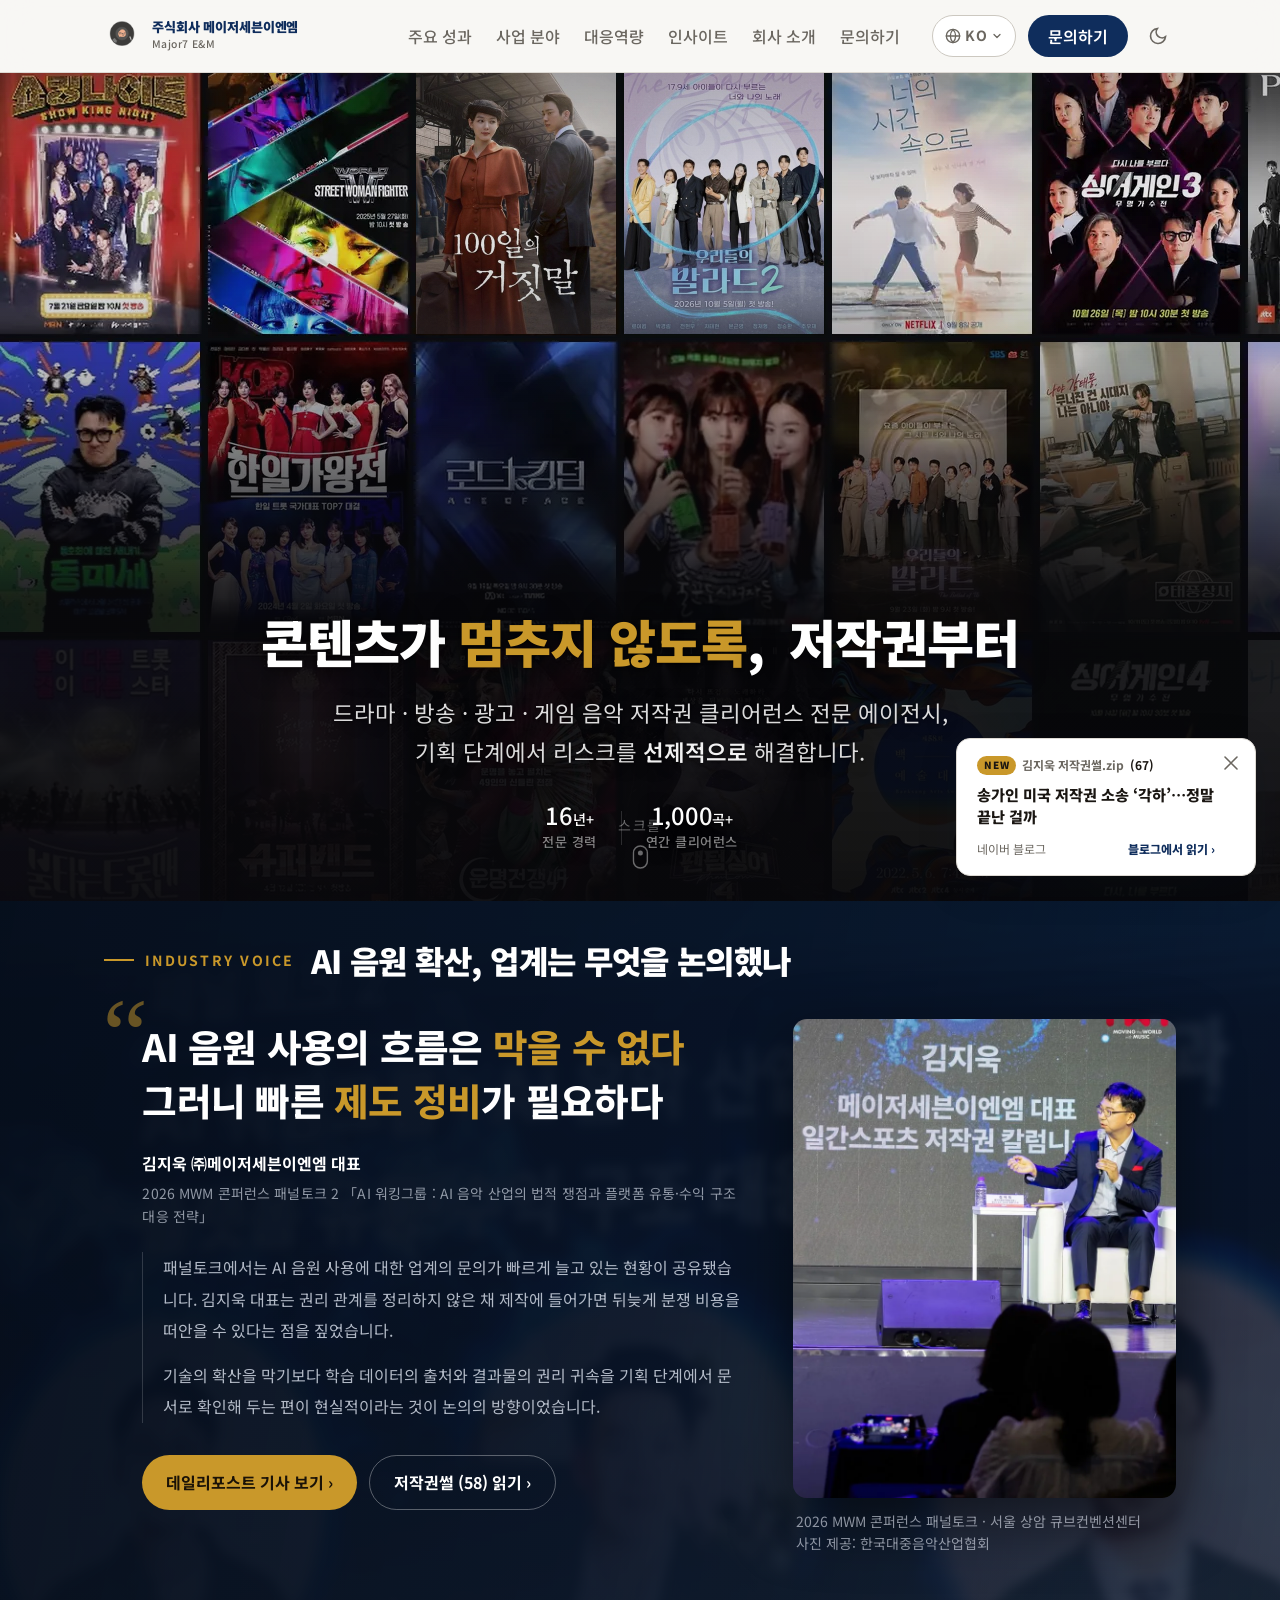
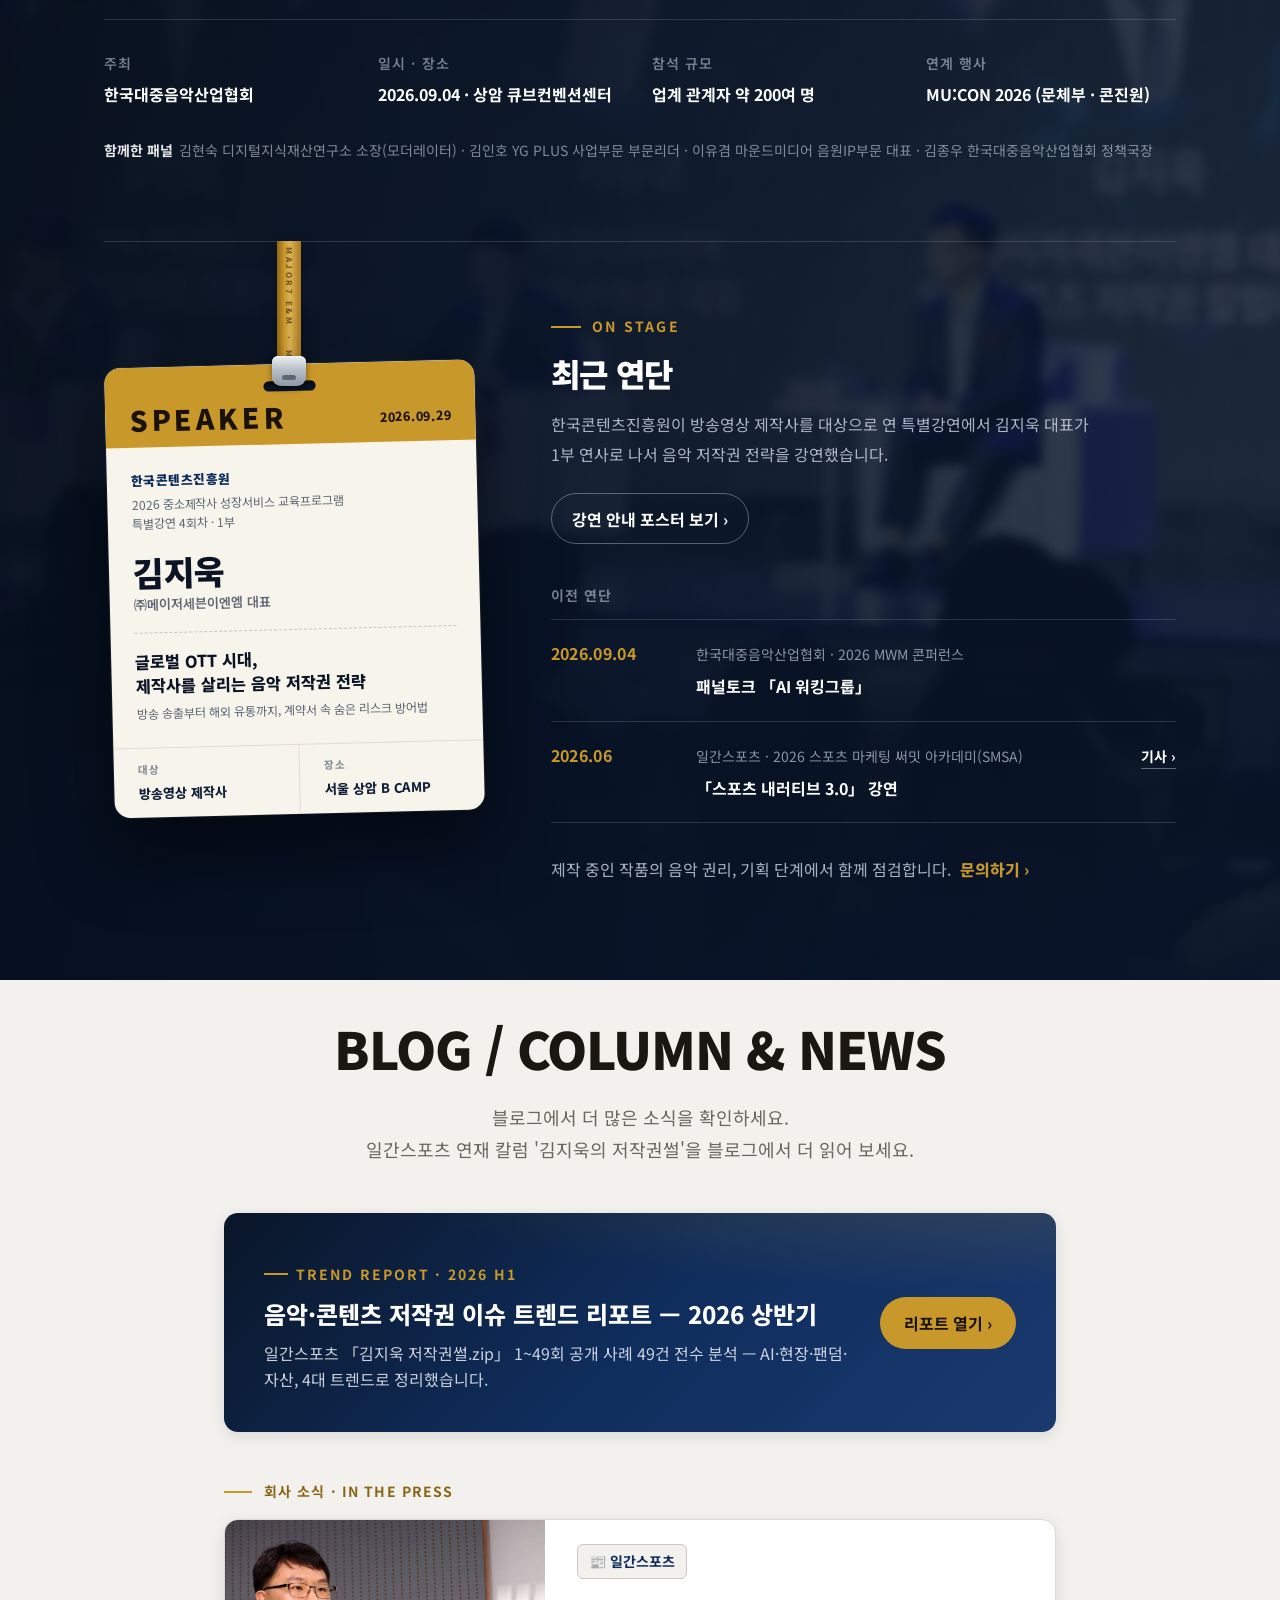
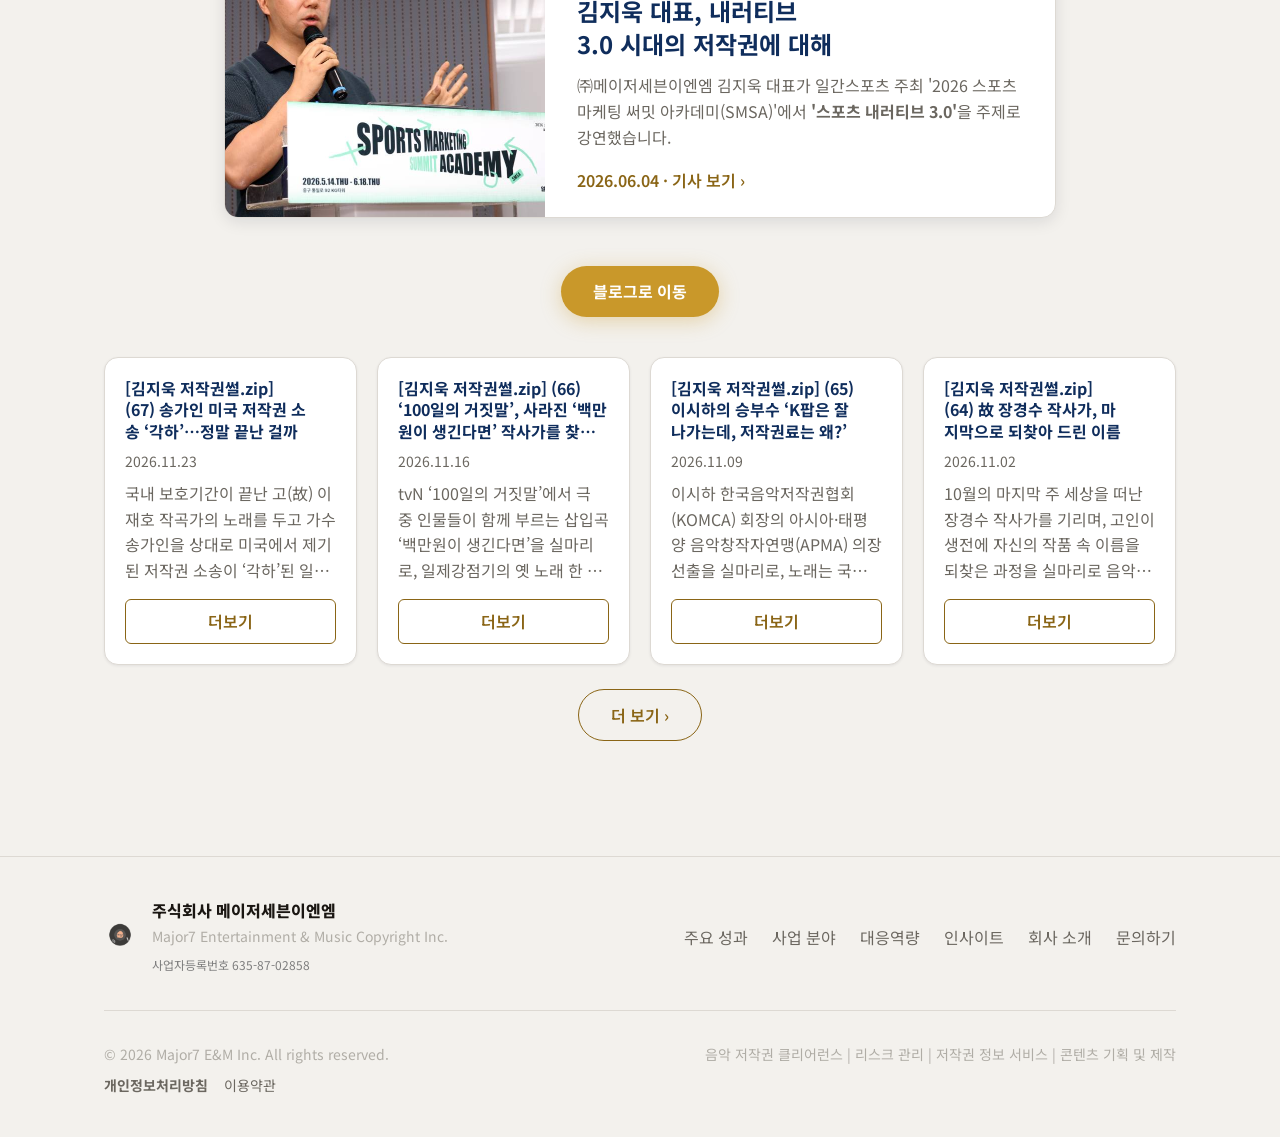
==== commit 94317376: "메인 신작 두 장: 유부녀 킬러 → 우리들의 발라드 2 공식 포스터로 교체 - 첫 화면에 크게 서는 두 장 = 100일의 거짓말 + SBS 우리들의 발라드 2(공식 포스터, ima" ====
--- a/index.html
+++ b/index.html
@@ -30,7 +30,7 @@
   <link rel="preconnect" href="https://fonts.gstatic.com" crossorigin />
   <link href="https://fonts.googleapis.com/css2?family=Noto+Sans+KR:wght@300;400;500;700;900&display=swap" rel="stylesheet" />
 
-  <link rel="stylesheet" href="style.css?v=20261109c" />
+  <link rel="stylesheet" href="style.css?v=20261127" />
 
   <!-- JSON-LD 구조화 데이터 -->
   <script type="application/ld+json">
@@ -188,12 +188,12 @@
       from: '2026-11-09',   // 홈페이지 등록일. 주요 성과 NEW 표시와 같은 날짜
       days: 92,             // 지나면 저절로 빠진다 (main.js M7_NEW_DAYS와 같은 값)
       hold: 10,             // 크게 서 있는 시간(초)
-      items: ['images/drama_175.jpg', 'images/drama_174.jpg']
+      items: ['images/drama_175.jpg', 'images/ballad_176.jpg']
     };
     (function (c) {
       var t = Date.parse(c.from + 'T00:00:00+09:00'), now = Date.now();
       if (!c.on || !c.items.length || !(now >= t && now - t < c.days * 864e5)) return;
-      var MOVE = 1.6, SWAP = 0.4, SLOT = 2, CELLS = 15;   // 이동·교체 시간(style.css와 동일), 띠에서 들어갈 칸 번호, 띠의 칸 수
+      var MOVE = 1.6, SWAP = 0.4, SLOT = 2, CELLS = 16;   // 이동·교체 시간(style.css와 동일), 띠에서 들어갈 칸 번호, 띠의 칸 수
       var hero = document.getElementById('hero');
       var title = hero.querySelector('.hero-title');
       var row = hero.querySelector('.pw-row--1');
@@ -244,7 +244,7 @@
       var ran = false;
       function geo() {                               // 띠의 현재 치수
         var W = row.firstElementChild.offsetWidth, cell = W / CELLS, pw = cell * 200 / 208;
-        var dur = parseFloat(getComputedStyle(row).animationDuration) || 129;
+        var dur = parseFloat(getComputedStyle(row).animationDuration) || 137.6;
         return { W: W, cell: cell, pw: pw, v: W / dur, dur: dur, slot: SLOT * cell + (cell + pw) / 2 };
       }
       // 헤드라인 위치를 실제로 재서 크기를 정한다. 언어가 바뀌어 줄바꿈이 달라져도 겹치지 않는다.
@@ -1200,7 +1200,7 @@
             <div class="blog-card-date">2026.11.23</div>
             <p class="blog-card-excerpt">국내 보호기간이 끝난 고(故) 이재호 작곡가의 노래를 두고 가수 송가인을 상대로 미국에서 제기된 저작권 소송이 ‘각하’된 일을 실마리로, 한국에서 끝난 저작권이 미국에서는 왜 다툼이 될 수 있는지 짚어봅니다. 미국 법원이 저작권 침해 여부가 아니라 ‘인적 관할권’만 판단했다는 점, 다른 관할에서 소송이 다시 제기될 수 있는 가능성, 현지 소송 비용 앞에서 국내 가수와 제작사가 택할 수 있는 현실적인 대응을 미국 저작권법 전문가의 설명으로 따라가며, 국경 없이 흐르는 K콘텐츠 시대에 저작권 제도가 무엇을 지켜야 하는지 살펴봅니다.</p>
             <a class="blog-card-more"
-               href="https://blog.naver.com/PostList.naver?blogId=major7enm-inc&categoryNo=14" target="_blank" rel="noopener">
+               href="https://blog.naver.com/major7enm-inc/224488188256" target="_blank" rel="noopener">
               더보기
             </a>
       </article>
--- a/style.css
+++ b/style.css
@@ -198,7 +198,7 @@
 .hero-bg{position:absolute;inset:0;pointer-events:none}
 
 /* ─── 히어로 포스터 월 ─────────────────────────
-   images/wall-v2-*.webp = 실제 클리어런스 수행 작품(줄당 15칸)
+   images/wall-v2-2·3, wall-v4-1.webp = 실제 클리어런스 수행 작품(줄당 15칸, 윗줄 띠만 16칸)
    포스터를 이어붙인 모자이크 띠. 두 장을 나란히
    두고 한 장 너비만큼 밀어 무한 루프. */
 .poster-wall{
@@ -214,14 +214,15 @@
   background-repeat:no-repeat;
   background-size:var(--pw-w) var(--pw-h);
 }
-.pw-row--1 .pw-strip,.pw-row--5 .pw-strip{background-image:url(images/wall-v2-1.webp)}
+.pw-row--1,.pw-row--5{--pw-w:3328px}
+.pw-row--1 .pw-strip,.pw-row--5 .pw-strip{background-image:url(images/wall-v4-1.webp)}
 .pw-row--2 .pw-strip,.pw-row--4 .pw-strip{background-image:url(images/wall-v2-2.webp)}
 .pw-row--3 .pw-strip{background-image:url(images/wall-v2-3.webp)}
-.pw-row--1{animation:pw-left 129s linear infinite}
+.pw-row--1{animation:pw-left 137.6s linear infinite}
 .pw-row--2{animation:pw-right 155s linear infinite}
 .pw-row--3{animation:pw-left 107s linear infinite}
 .pw-row--4{animation:pw-right 141s linear infinite}
-.pw-row--5{animation:pw-left 120s linear infinite}
+.pw-row--5{animation:pw-left 128s linear infinite}
 .pw-row--4,.pw-row--5{display:none}
 @keyframes pw-left{
   from{transform:translate3d(0,0,0)}
@@ -1410,7 +1411,8 @@
 @media (max-width:768px){
   .poster-wall{--pw-w:1622px;--pw-h:154px}
   .pw-row--4,.pw-row--5{display:flex}
-  .pw-row--1 .pw-strip,.pw-row--5 .pw-strip{background-image:url(images/wall-v2-1-sm.webp)}
+  .pw-row--1,.pw-row--5{--pw-w:1730px}
+  .pw-row--1 .pw-strip,.pw-row--5 .pw-strip{background-image:url(images/wall-v4-1-sm.webp)}
   .pw-row--2 .pw-strip,.pw-row--4 .pw-strip{background-image:url(images/wall-v2-2-sm.webp)}
   .pw-row--3 .pw-strip{background-image:url(images/wall-v2-3-sm.webp)}
   .hero-scrim{
@@ -1640,9 +1642,9 @@
 
 /* 윗줄 띠: 신작이 들어갈 두 칸. 띠 안에 있어 함께 움직인다.
    앞의 두 장에 가려진 채 먼저 켜지고, 앞의 두 장이 걷히면서 그대로 드러난다. */
-.hero.has-pins:not(.pins-tight) .pw-row--1 .pw-strip{position:relative;background-image:url(images/wall-v3-1.webp)}
-.pw-slot{position:absolute;display:block;left:calc(100% / 15 * var(--k));top:calc(100% * 4 / 298);
-  width:calc(100% * 200 / 3120);height:calc(100% * 290 / 298);overflow:hidden;opacity:0;
+.hero.has-pins:not(.pins-tight) .pw-row--1 .pw-strip{position:relative;background-image:url(images/wall-v4-1p.webp)}
+.pw-slot{position:absolute;display:block;left:calc(100% / 16 * var(--k));top:calc(100% * 4 / 298);
+  width:calc(100% * 200 / 3328);height:calc(100% * 290 / 298);overflow:hidden;opacity:0;
   animation:pin-fade-in 1ms linear calc(var(--pin-hold,10s) + 1.6s) forwards}
 .pw-slot img{display:block;width:100%;height:100%;object-fit:cover}
 
@@ -1663,7 +1665,7 @@
 /* 두 장이 있는 동안의 막: 주변을 조금 밝혀 벽이 흐르는 것이 보이게 하고, 글자 쪽은 어둡게 */
 @media (max-width:768px){
   .hero.has-pins{--pin-dim:.84}
-  .hero.has-pins:not(.pins-tight) .pw-row--1 .pw-strip{background-image:url(images/wall-v3-1-sm.webp)}
+  .hero.has-pins:not(.pins-tight) .pw-row--1 .pw-strip{background-image:url(images/wall-v4-1p-sm.webp)}
   .pw-scrim{
     background:linear-gradient(180deg,
       rgba(8,8,11,.50) 0,
